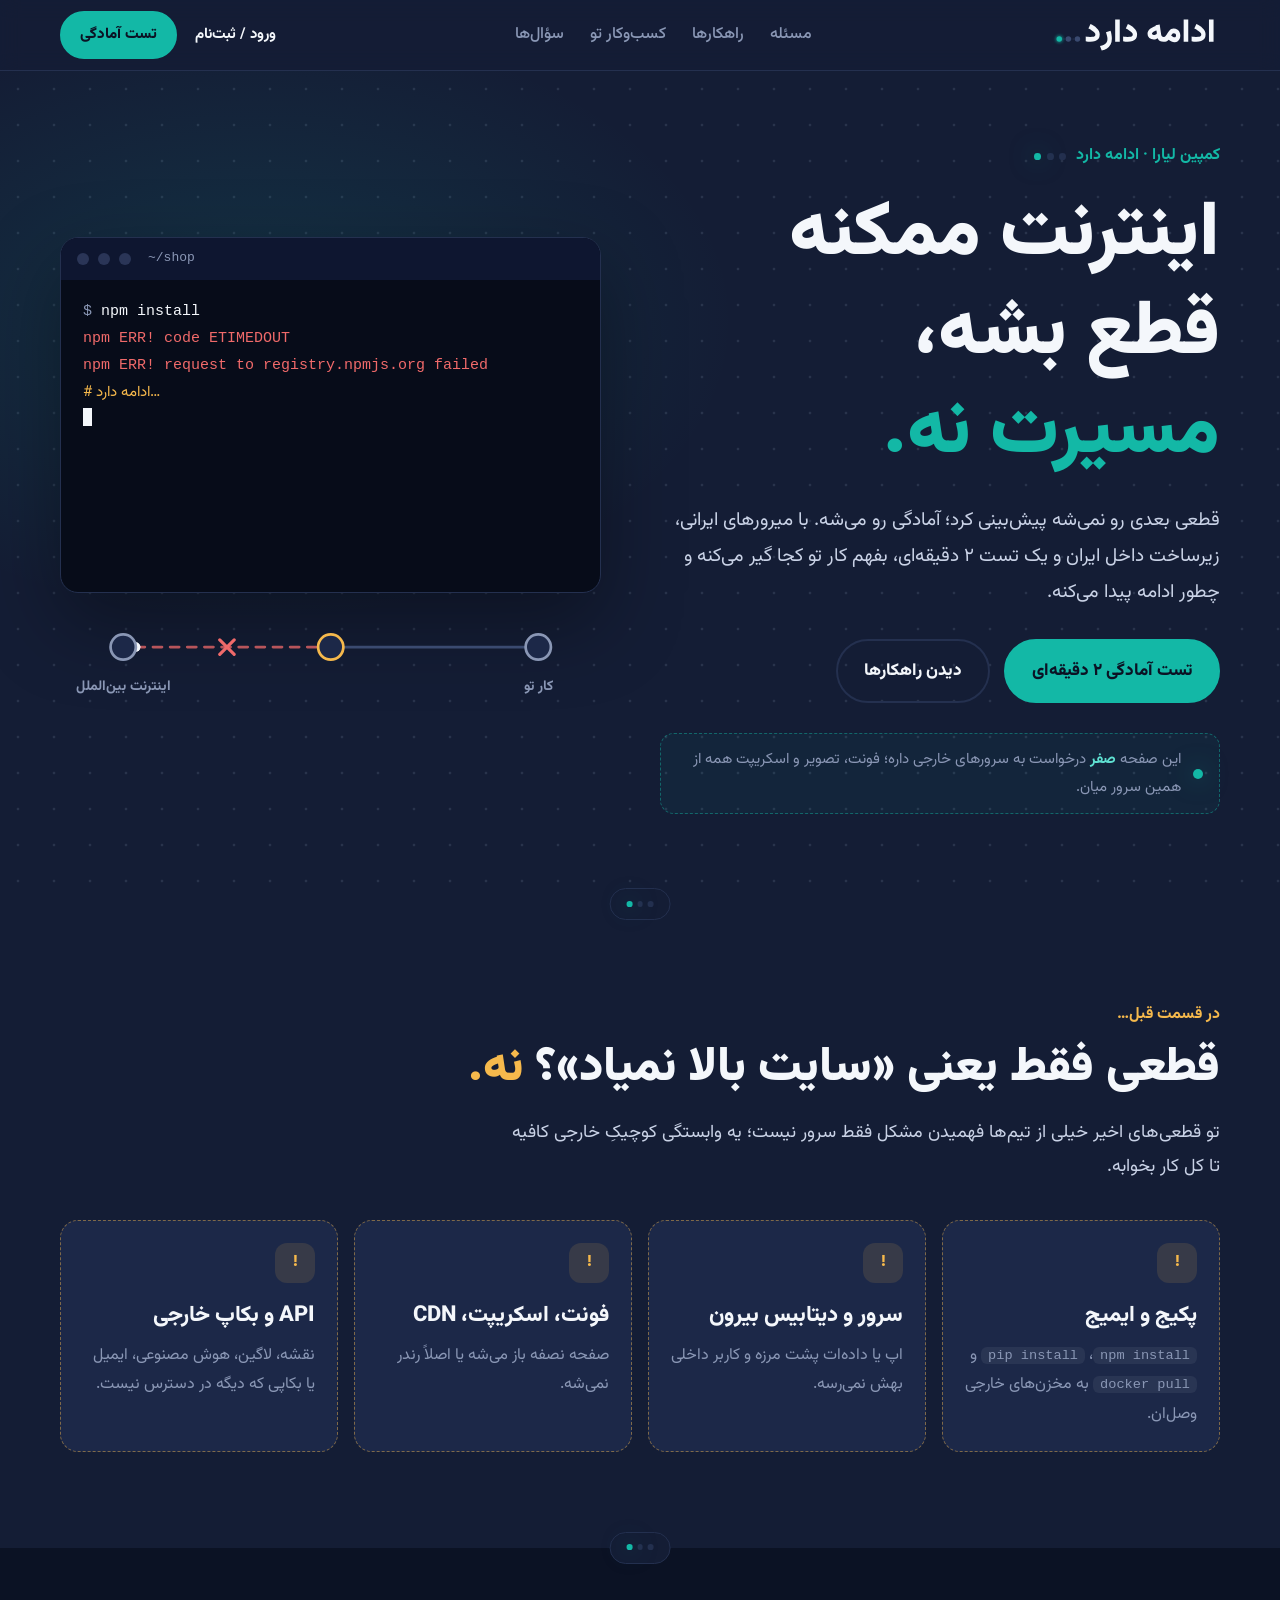
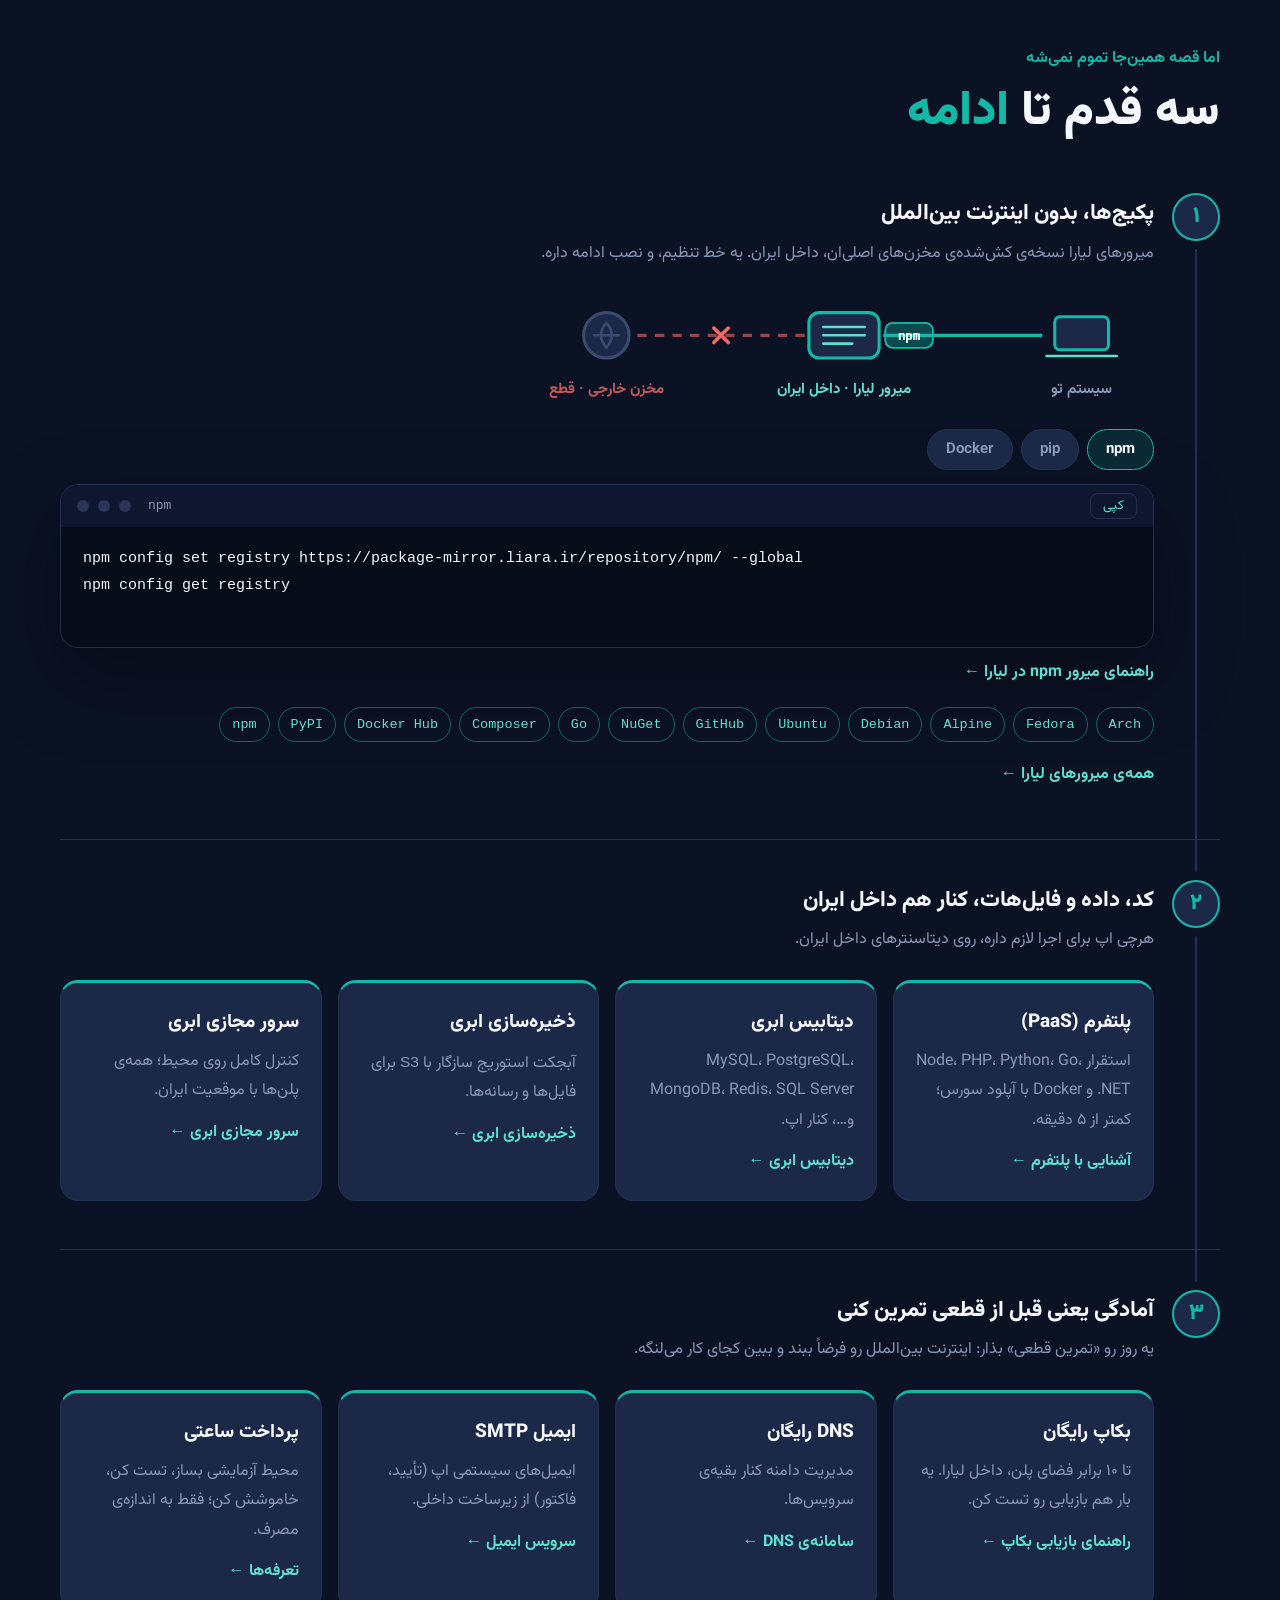
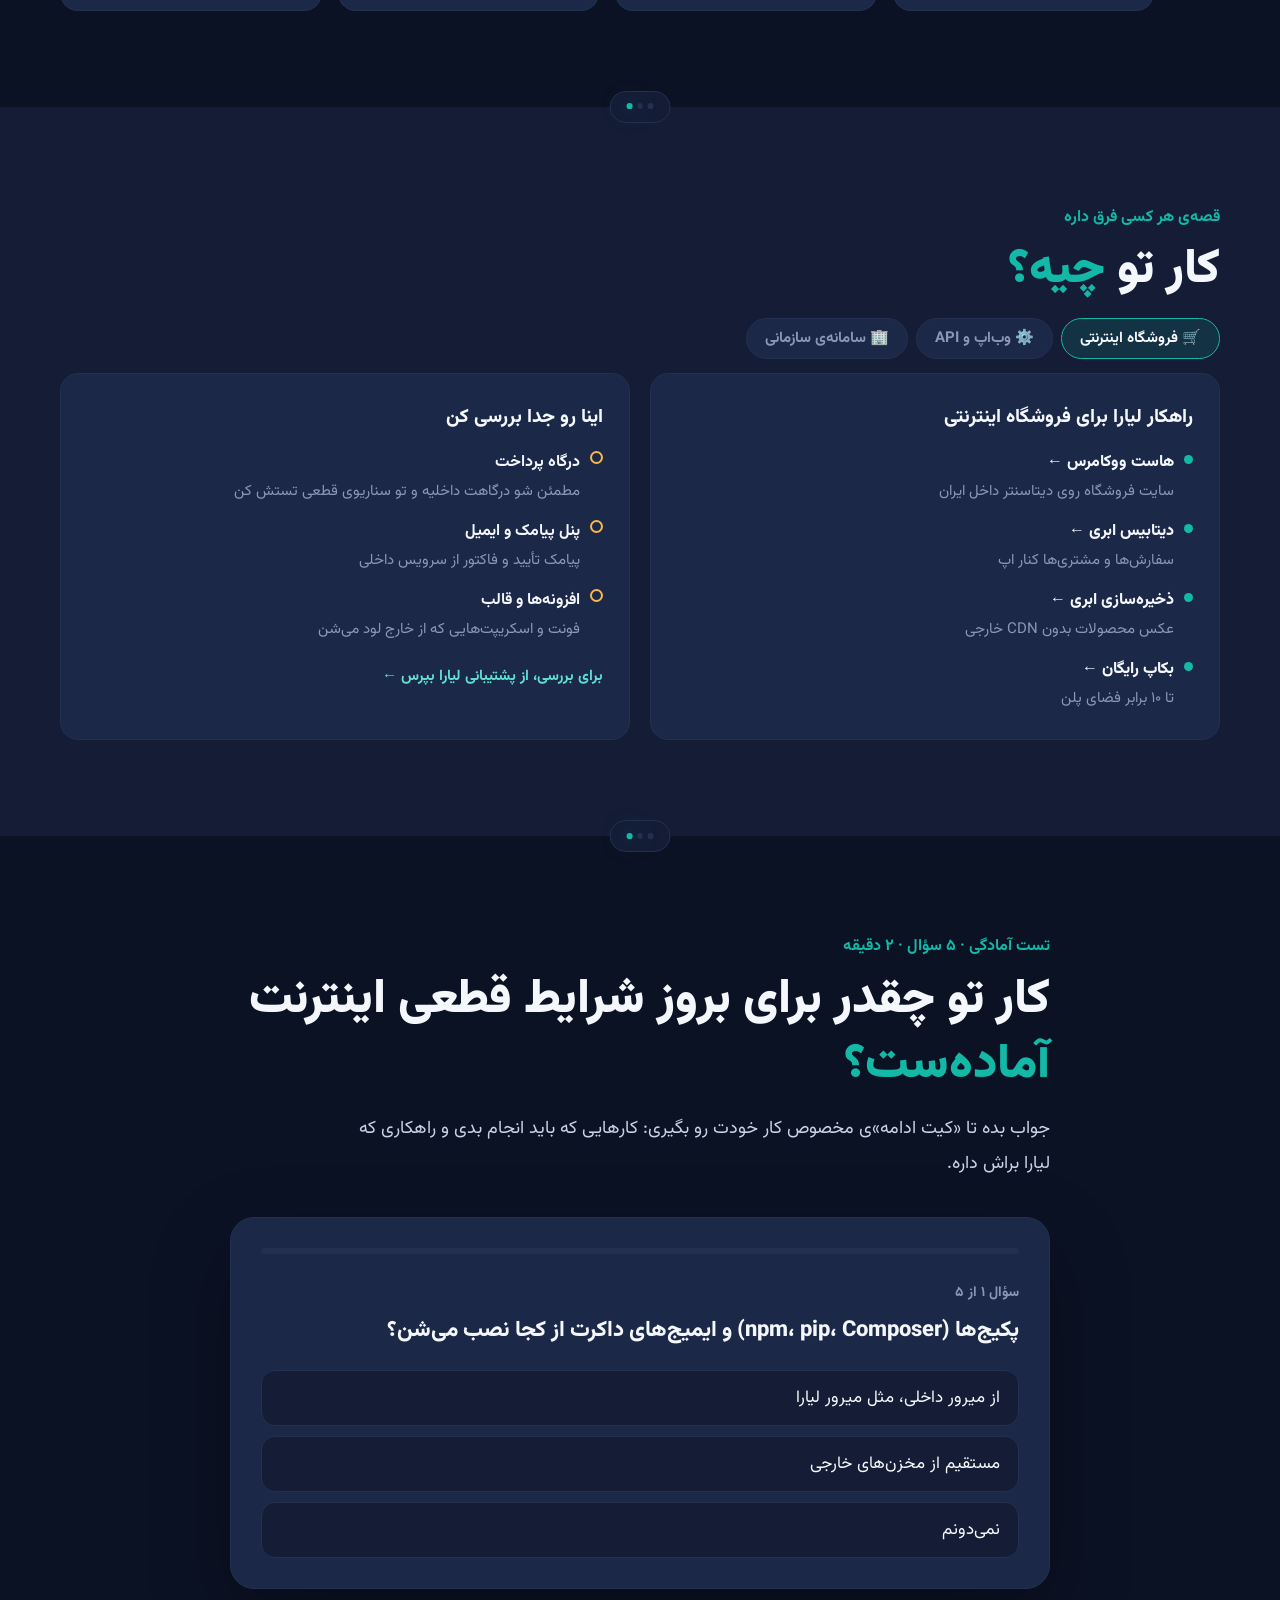
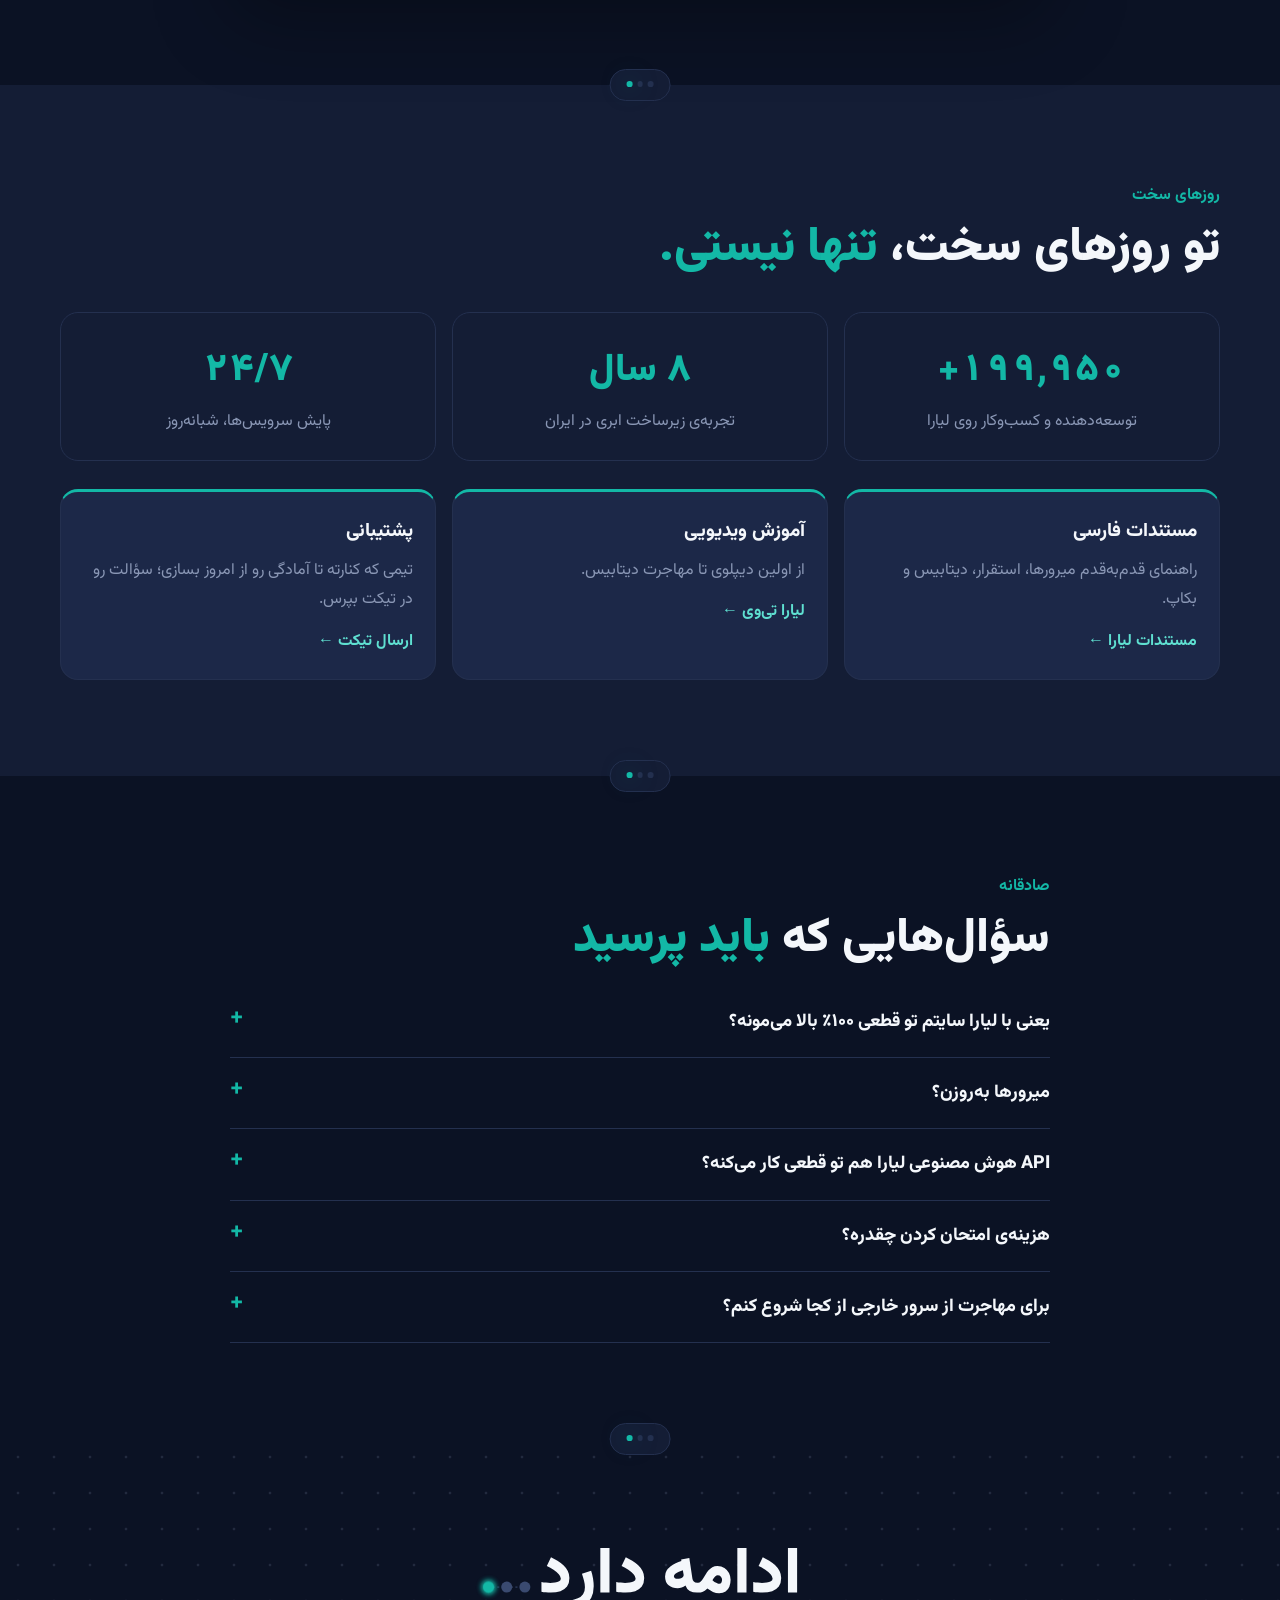
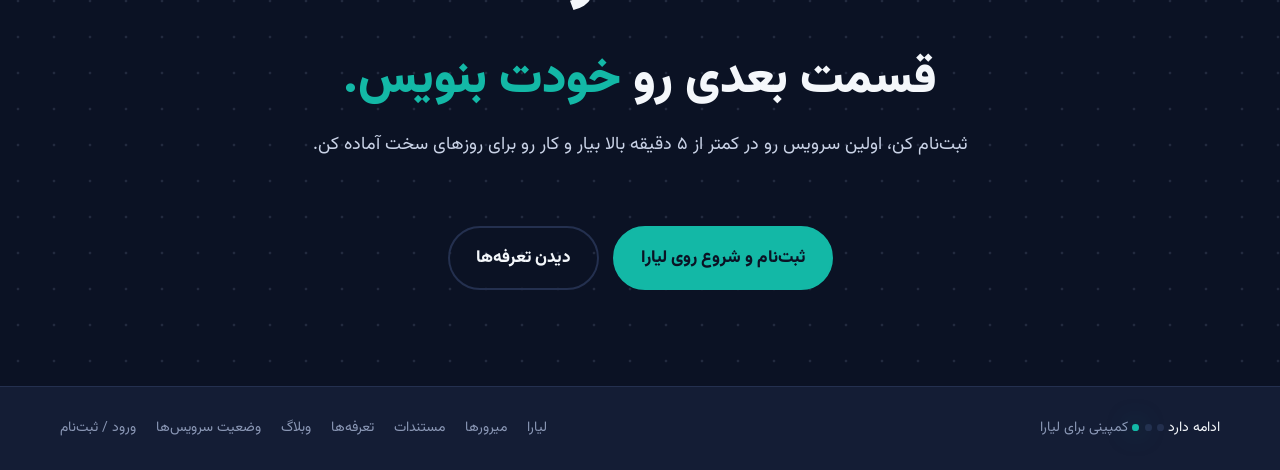
==== landing/index.html @ 0fcaa409 "Reword quiz heading on landing Co-Authored-By: Claude Opus 5.5 <noreply@anthropic.com>" ====
<!DOCTYPE html>
<html lang="fa" dir="rtl">
<head>
<meta charset="utf-8">
<meta name="viewport" content="width=device-width, initial-scale=1">
<title>ادامه دارد… | اینترنت ممکنه قطع بشه، مسیرت نه — کمپین لیارا</title>
<meta name="description" content="کار تو حتی وسط قطعی اینترنت بین‌الملل هم می‌تونه ادامه پیدا کنه: میرورهای ایرانی، زیرساخت داخل ایران و یک تست آمادگی ۲ دقیقه‌ای.">
<meta property="og:title" content="ادامه دارد… — اینترنت ممکنه قطع بشه، مسیرت نه.">
<meta property="og:description" content="تست آمادگی ۲ دقیقه‌ای و کیت ادامه‌ی مخصوص کار تو، با راهکارهای لیارا.">
<meta property="og:image" content="https://royajafari.github.io/liara-edame-darad/linkedin/linkedin-cover.png">
<meta property="og:url" content="https://royajafari.github.io/liara-edame-darad/landing/">
<meta name="twitter:card" content="summary_large_image">
<meta name="theme-color" content="#141D35">
<link rel="icon" href="favicon.svg" type="image/svg+xml">
<link rel="stylesheet" href="../assets/campaign.css">
<link rel="stylesheet" href="style.css">
<script>/* Motion only when the visitor hasn't asked for reduced motion. */
if (!matchMedia('(prefers-reduced-motion: reduce)').matches && 'IntersectionObserver' in window) document.documentElement.classList.add('motion');</script>
</head>
<body>

<a class="skip" href="#quiz">رفتن به تست آمادگی</a>

<header class="nav">
  <div class="container nav-in">
    <a href="#top" class="nav-logo" aria-label="ادامه دارد…"><svg class="logo-anim logo-nav" viewBox="0 0 1047 271" width="170" height="44" aria-hidden="true" focusable="false">
<defs><filter id="g-nav" x="-200%" y="-200%" width="500%" height="500%"><feGaussianBlur stdDeviation="9"/></filter></defs>
<path fill="#F4F7FB" transform="translate(212.3 177.4)" d="M34.77-29.88L34.77-29.88Q41.89-29.88 49.46-30.86Q57.03-31.84 62.21-34.72Q67.38-37.60 67.38-43.46L67.38-43.46Q67.38-49.61 61.08-56.64Q54.79-63.67 44.92-70.36Q35.06-77.05 24.22-81.93L24.22-81.93L37.11-109.18Q47.07-104.39 57.08-98.19Q67.09-91.99 75.44-84.13Q83.79-76.27 88.82-66.50Q93.85-56.74 93.85-44.73L93.85-44.73Q93.85-28.42 86.47-18.65Q79.10-8.89 66.11-4.54Q53.13-0.20 36.23-0.20L36.23-0.20Q28.13-0.20 21.24-0.73Q14.36-1.27 7.71-2.73L7.71-2.73L7.71-32.91Q14.06-31.64 21.68-30.76Q29.30-29.88 34.77-29.88ZM106.25 53.42L106.25 53.42L95.51 25.29Q109.28 22.27 119.68 17.68Q130.08 13.09 135.84 4.93Q141.60-3.22 141.60-16.80L141.60-16.80Q141.60-25.78 138.62-37.26Q135.64-48.73 132.42-58.30L132.42-58.30L160.64-67.48Q164.55-56.54 166.60-43.80Q168.65-31.05 168.65-19.34L168.65-19.34Q168.65 1.95 160.74 16.85Q152.83 31.74 138.77 40.72Q124.71 49.71 106.25 53.42ZM189.06-137.40L217.29-137.40L217.29-0.10L189.06-0.10L189.06-137.40ZM265.04-29.88L265.04-29.88Q272.17-29.88 279.74-30.86Q287.30-31.84 292.48-34.72Q297.66-37.60 297.66-43.46L297.66-43.46Q297.66-49.61 291.36-56.64Q285.06-63.67 275.20-70.36Q265.33-77.05 254.49-81.93L254.49-81.93L267.38-109.18Q277.34-104.39 287.35-98.19Q297.36-91.99 305.71-84.13Q314.06-76.27 319.09-66.50Q324.12-56.74 324.12-44.73L324.12-44.73Q324.12-28.42 316.75-18.65Q309.38-8.89 296.39-4.54Q283.40-0.20 266.50-0.20L266.50-0.20Q258.40-0.20 251.51-0.73Q244.63-1.27 237.99-2.73L237.99-2.73L237.99-32.91Q244.34-31.64 251.95-30.76Q259.57-29.88 265.04-29.88ZM490.23 0L486.91 0Q473.34 0 464.36-4.93Q455.37-9.86 451.17-21.78L451.17-21.78Q445.41-17.48 439.55-15.53Q433.69-13.57 427.15-13.57L427.15-13.57Q410.45-13.57 399.41-22.71Q388.38-31.84 388.38-49.80L388.38-49.80Q388.38-59.67 392.87-67.29Q397.36-74.90 404.74-80.62Q412.11-86.33 420.95-90.33Q429.79-94.34 438.57-96.97L438.57-96.97L437.89-101.66L463.09-106.84L472.56-43.55Q473.34-38.18 476.95-34.23Q480.57-30.27 487.30-30.27L487.30-30.27L490.23-30.27L490.23 0ZM445.61-53.13L445.61-53.13Q445.61-54.49 445.36-56.25Q445.12-58.01 444.73-59.86L444.73-59.86L443.16-68.95Q437.40-67.09 430.96-64.26Q424.51-61.43 420.07-57.96Q415.63-54.49 415.63-50.49L415.63-50.49Q415.63-46.88 418.70-44.58Q421.78-42.29 426.56-42.29L426.56-42.29Q430.86-42.29 435.25-43.41Q439.65-44.53 442.63-46.97Q445.61-49.41 445.61-53.13ZM555.08 2.25L555.08 2.25Q544.82 2.25 535.94-2.15Q527.05-6.54 518.65-12.50L518.65-12.50Q515.23-9.18 511.62-6.35Q508.01-3.52 503.08-1.76Q498.14 0 490.63 0L490.63 0L486.33 0L486.33-30.27L490.14-30.27Q494.63-30.27 498.29-33.98Q501.95-37.70 505.57-43.60Q509.18-49.51 513.23-56.05Q517.29-62.60 522.31-68.51Q527.34-74.41 533.98-78.13Q540.63-81.84 549.41-81.84L549.41-81.84Q562.01-81.84 571.19-75.88Q580.37-69.92 585.30-60.25Q590.23-50.59 590.23-39.36L590.23-39.36Q590.23-27.64 586.38-18.21Q582.52-8.79 574.76-3.27Q566.99 2.25 555.08 2.25ZM550.39-53.13L550.39-53.13Q546.48-53.13 543.41-50.54Q540.33-47.95 538.09-44.43Q535.84-40.92 534.38-37.89L534.38-37.89Q537.11-35.45 539.60-33.69Q542.09-31.93 544.24-30.76L544.24-30.76Q547.66-28.91 550.39-28.22Q553.13-27.54 555.27-27.54L555.27-27.54Q560.06-27.54 562.01-31.25Q563.96-34.96 563.96-39.36L563.96-39.36Q563.96-44.82 560.35-48.97Q556.74-53.13 550.39-53.13ZM610.94-137.40L639.16-137.40L639.16-0.10L610.94-0.10L610.94-137.40ZM686.91-29.88L686.91-29.88Q694.04-29.88 701.61-30.86Q709.18-31.84 714.36-34.72Q719.53-37.60 719.53-43.46L719.53-43.46Q719.53-49.61 713.23-56.64Q706.93-63.67 697.07-70.36Q687.21-77.05 676.37-81.93L676.37-81.93L689.26-109.18Q699.22-104.39 709.23-98.19Q719.24-91.99 727.59-84.13Q735.94-76.27 740.97-66.50Q746.00-56.74 746.00-44.73L746.00-44.73Q746.00-28.42 738.62-18.65Q731.25-8.89 718.26-4.54Q705.27-0.20 688.38-0.20L688.38-0.20Q680.27-0.20 673.39-0.73Q666.50-1.27 659.86-2.73L659.86-2.73L659.86-32.91Q666.21-31.64 673.83-30.76Q681.45-29.88 686.91-29.88ZM766.80-137.40L795.02-137.40L795.02-0.10L766.80-0.10L766.80-137.40Z"/>
<line x1="57" y1="160.40234375" x2="169" y2="160.40234375" stroke="#3A4A70" stroke-width="3" stroke-dasharray="4 10" stroke-linecap="round"/>
<circle class="d1" cx="169" cy="160.40234375" r="17" fill="#3A4A70"/>
<circle class="d2" cx="113" cy="160.40234375" r="17" fill="#3A4A70"/>
<circle class="d3g" cx="57" cy="160.40234375" r="23" fill="#13B8A6" opacity=".55" filter="url(#g-nav)"/>
<circle class="d3" cx="57" cy="160.40234375" r="17" fill="#13B8A6"/>
</svg></a>
    <nav class="nav-links" aria-label="بخش‌ها">
      <a href="#recap">مسئله</a>
      <a href="#solutions">راهکارها</a>
      <a href="#business">کسب‌وکار تو</a>
      <a href="#faq">سؤال‌ها</a>
    </nav>
    <div class="nav-actions">
      <a href="https://console.liara.ir/auth" class="nav-login" data-track="nav_login">ورود / ثبت‌نام</a>
      <a href="#quiz" class="btn btn-sm" data-track="nav_quiz">تست آمادگی</a>
    </div>
  </div>
</header>

<main id="top">

  <!-- HERO -->
  <section class="hero grid-bg">
    <div class="container hero-in">
      <div class="hero-copy">
        <p class="eyebrow">کمپین لیارا · ادامه دارد <span class="dots"><i></i><i></i><i></i></span></p>
        <h1>اینترنت ممکنه قطع بشه،<br><em>مسیرت نه.</em></h1>
        <p class="lead">قطعی بعدی رو نمی‌شه پیش‌بینی کرد؛ آمادگی رو می‌شه. با میرورهای ایرانی، زیرساخت داخل ایران و یک تست ۲ دقیقه‌ای، بفهم کار تو کجا گیر می‌کنه و چطور ادامه پیدا می‌کنه.</p>
        <div class="hero-cta">
          <a href="#quiz" class="btn" data-track="hero_quiz">تست آمادگی ۲ دقیقه‌ای</a>
          <a href="#solutions" class="btn btn-ghost" data-track="hero_solutions">دیدن راهکارها</a>
        </div>
        <div class="proof" id="proof" role="status">
          <span class="proof-dot"></span>
          <span>این صفحه <b id="ext-count">صفر</b> درخواست به سرورهای خارجی داره؛ فونت، تصویر و اسکریپت همه از همین سرور میان.</span>
        </div>
      </div>
      <div class="hero-visual" aria-hidden="true">
        <div class="term term-hero">
          <div class="bar"><i></i><i></i><i></i><span>~/shop</span></div>
          <pre id="typer"></pre>
        </div>
        <!-- Motion: traffic flows → link cuts → Liara node lights → traffic continues inside Iran -->
        <svg class="net" viewBox="0 0 600 120" focusable="false">
          <path class="seg seg-ext" d="M84 40 H286"/>
          <path class="seg seg-in" d="M314 40 H516"/>
          <path class="seg-on" d="M314 40 H516"/>
          <g class="cut-x" transform="translate(185 40)"><path d="M-8 -8 L8 8 M8 -8 L-8 8"/></g>
          <g class="pk-ext"><circle class="pk" cx="84" cy="40" r="5" style="--d:0s"/><circle class="pk" cx="84" cy="40" r="5" style="--d:-.8s"/><circle class="pk" cx="84" cy="40" r="5" style="--d:-1.6s"/></g>
          <g class="pk-in"><circle class="pk" cx="314" cy="40" r="5" style="--d:0s"/><circle class="pk" cx="314" cy="40" r="5" style="--d:-.4s"/><circle class="pk" cx="314" cy="40" r="5" style="--d:-.8s"/></g>
          <circle class="node node-ext" cx="70" cy="40" r="14"/>
          <circle class="node node-mid" cx="300" cy="40" r="14"/>
          <circle class="node node-you" cx="530" cy="40" r="14"/>
          <text class="lb lb-ext" x="70" y="88">اینترنت بین‌الملل</text>
          <text class="lb lb-mid" x="300" y="88">لیارا · داخل ایران</text>
          <text class="lb lb-you" x="530" y="88">کار تو</text>
        </svg>
      </div>
    </div>
  </section>

  <!-- RECAP: the problem, framed like a TV series -->
  <section id="recap" class="section">
    <div class="container">
      <p class="eyebrow alarm">در قسمت قبل…</p>
      <h2>قطعی فقط یعنی «سایت بالا نمیاد»؟ <em class="amber">نه.</em></h2>
      <p class="section-lead">تو قطعی‌های اخیر خیلی از تیم‌ها فهمیدن مشکل فقط سرور نیست؛ یه وابستگی کوچیکِ خارجی کافیه تا کل کار بخوابه.</p>
      <div class="recap-grid">
        <article class="recap-card"><span class="ic">!</span><h3>پکیج و ایمیج</h3><p><code>npm install</code>، <code>pip install</code> و <code>docker pull</code> به مخزن‌های خارجی وصل‌ان.</p></article>
        <article class="recap-card"><span class="ic">!</span><h3>سرور و دیتابیس بیرون</h3><p>اپ یا داده‌ات پشت مرزه و کاربر داخلی بهش نمی‌رسه.</p></article>
        <article class="recap-card"><span class="ic">!</span><h3>فونت، اسکریپت، CDN</h3><p>صفحه نصفه باز می‌شه یا اصلاً رندر نمی‌شه.</p></article>
        <article class="recap-card"><span class="ic">!</span><h3>API و بکاپ خارجی</h3><p>نقشه، لاگین، هوش مصنوعی، ایمیل یا بکاپی که دیگه در دسترس نیست.</p></article>
      </div>
    </div>
  </section>

  <!-- SOLUTIONS -->
  <section id="solutions" class="section section-alt">
    <div class="container">
      <p class="eyebrow">اما قصه همین‌جا تموم نمی‌شه</p>
      <h2>سه قدم تا <em>ادامه</em></h2>

      <div class="step-block">
        <div class="step-head"><span class="step-n">۱</span><div><h3>پکیج‌ها، بدون اینترنت بین‌الملل</h3><p>میرورهای لیارا نسخه‌ی کش‌شده‌ی مخزن‌های اصلی‌ان، داخل ایران. یه خط تنظیم، و نصب ادامه داره.</p></div></div>
        <!-- Motion: packages reach your machine from the mirror even while the foreign registry is cut -->
        <svg class="mflow" viewBox="0 0 600 112" aria-hidden="true" focusable="false">
          <path class="mf-ext" d="M100 40 H262"/>
          <g class="cut-x" transform="translate(181 40)"><path d="M-7 -7 L7 7 M7 -7 L-7 7"/></g>
          <path class="mf-in" d="M338 40 H492"/>
          <g class="mf-node mf-ext-n" transform="translate(70 40)"><circle r="22"/><path d="M-12 0 H12 M0 -12 C-7 -4 -7 4 0 12 M0 -12 C7 -4 7 4 0 12"/></g>
          <g class="mf-node mf-mirror" transform="translate(300 40)"><rect x="-34" y="-22" width="68" height="44" rx="10"/><path d="M-20 -8 H20 M-20 0 H20 M-20 8 H8"/></g>
          <g class="mf-node mf-you" transform="translate(530 40)"><rect x="-26" y="-18" width="52" height="32" rx="5"/><path d="M-34 20 H34"/></g>
          <g class="pkgs"><g class="pkg" style="--d:0s"><rect x="340" y="28" width="46" height="24" rx="7"/><text x="363" y="45">npm</text></g><g class="pkg" style="--d:-1.3s"><rect x="340" y="28" width="46" height="24" rx="7"/><text x="363" y="45">npm</text></g></g>
          <text class="lb lb-off" x="70" y="96">مخزن خارجی · قطع</text>
          <text class="lb lb-on" x="300" y="96">میرور لیارا · داخل ایران</text>
          <text class="lb" x="530" y="96">سیستم تو</text>
        </svg>
        <div class="tabs" role="tablist" aria-label="دستور میرور">
          <button role="tab" aria-selected="true" data-tab="npm">npm</button>
          <button role="tab" aria-selected="false" data-tab="pip">pip</button>
          <button role="tab" aria-selected="false" data-tab="docker">Docker</button>
        </div>
        <div class="term term-code">
          <div class="bar"><i></i><i></i><i></i><span id="code-title">terminal</span><button class="copy" id="copy-btn" data-track="copy_command">کپی</button></div>
          <pre id="code-box"></pre>
        </div>
        <a class="link-more" id="cmd-guide" href="https://liara.ir/mirrors/npm/" data-track="out_mirror_cmd">راهنمای میرور npm در لیارا ←</a>
        <ul class="chips" aria-label="مخزن‌های پشتیبانی‌شده">
          <li><a href="https://liara.ir/mirrors/npm/" data-track="mirror_npm">npm</a></li><li><a href="https://liara.ir/mirrors/pypi/" data-track="mirror_pypi">PyPI</a></li><li><a href="https://liara.ir/mirrors/docker/" data-track="mirror_docker">Docker Hub</a></li><li><a href="https://liara.ir/mirrors/composer/" data-track="mirror_composer">Composer</a></li><li><a href="https://liara.ir/mirrors/go/" data-track="mirror_go">Go</a></li><li><a href="https://liara.ir/mirrors/nuget/" data-track="mirror_nuget">NuGet</a></li><li><a href="https://liara.ir/mirrors/github/" data-track="mirror_github">GitHub</a></li><li><a href="https://liara.ir/mirrors/ubuntu/" data-track="mirror_ubuntu">Ubuntu</a></li><li><a href="https://liara.ir/mirrors/debian/" data-track="mirror_debian">Debian</a></li><li><a href="https://liara.ir/mirrors/alpine/" data-track="mirror_alpine">Alpine</a></li><li><a href="https://liara.ir/mirrors/fedora/" data-track="mirror_fedora">Fedora</a></li><li><a href="https://liara.ir/mirrors/arch/" data-track="mirror_arch">Arch</a></li>
        </ul>
        <a class="link-more" href="https://liara.ir/mirrors/" data-track="out_mirrors">همه‌ی میرورهای لیارا ←</a>
      </div>

      <div class="step-block">
        <div class="step-head"><span class="step-n">۲</span><div><h3>کد، داده و فایل‌هات، کنار هم داخل ایران</h3><p>هرچی اپ برای اجرا لازم داره، روی دیتاسنترهای داخل ایران.</p></div></div>
        <div class="cards4">
          <article class="pcard"><h4>پلتفرم (PaaS)</h4><p>استقرار Node، PHP، Python، Go، .NET و Docker با آپلود سورس؛ کمتر از ۵ دقیقه.</p><a href="https://docs.liara.ir/paas/about/" data-track="p_paas">آشنایی با پلتفرم ←</a></article>
          <article class="pcard"><h4>دیتابیس ابری</h4><p>MySQL، PostgreSQL، MongoDB، Redis، SQL Server و…، کنار اپ.</p><a href="https://liara.ir/products/cloud-database/" data-track="p_db">دیتابیس ابری ←</a></article>
          <article class="pcard"><h4>ذخیره‌سازی ابری</h4><p>آبجکت استوریج سازگار با <span class="lat">S3</span> برای فایل‌ها و رسانه‌ها.</p><a href="https://liara.ir/products/object-storage/" data-track="p_storage">ذخیره‌سازی ابری ←</a></article>
          <article class="pcard"><h4>سرور مجازی ابری</h4><p>کنترل کامل روی محیط؛ همه‌ی پلن‌ها با موقعیت ایران.</p><a href="https://liara.ir/products/cloud-server/" data-track="p_vps">سرور مجازی ابری ←</a></article>
        </div>
      </div>

      <div class="step-block">
        <div class="step-head"><span class="step-n">۳</span><div><h3>آمادگی یعنی قبل از قطعی تمرین کنی</h3><p>یه روز رو «تمرین قطعی» بذار: اینترنت بین‌الملل رو فرضاً ببند و ببین کجای کار می‌لنگه.</p></div></div>
        <div class="cards4">
          <article class="pcard"><h4>بکاپ رایگان</h4><p>تا ۱۰ برابر فضای پلن، داخل لیارا. یه بار هم بازیابی رو تست کن.</p><a href="https://docs.liara.ir/paas/disks/restore-backup-using-ftp" data-track="p_backup">راهنمای بازیابی بکاپ ←</a></article>
          <article class="pcard"><h4>DNS رایگان</h4><p>مدیریت دامنه کنار بقیه‌ی سرویس‌ها.</p><a href="https://liara.ir/products/dns/" data-track="p_dns">سامانه‌ی DNS ←</a></article>
          <article class="pcard"><h4>ایمیل SMTP</h4><p>ایمیل‌های سیستمی اپ (تأیید، فاکتور) از زیرساخت داخلی.</p><a href="https://liara.ir/products/email/" data-track="p_email">سرویس ایمیل ←</a></article>
          <article class="pcard"><h4>پرداخت ساعتی</h4><p>محیط آزمایشی بساز، تست کن، خاموشش کن؛ فقط به اندازه‌ی مصرف.</p><a href="https://liara.ir/pricing/" data-track="p_pricing">تعرفه‌ها ←</a></article>
        </div>
      </div>
    </div>
  </section>

  <!-- BUSINESS TYPE -->
  <section id="business" class="section">
    <div class="container">
      <p class="eyebrow">قصه‌ی هر کسی فرق داره</p>
      <h2>کار تو <em>چیه؟</em></h2>
      <div class="biz-pick" role="tablist" aria-label="نوع کسب‌وکار">
        <button role="tab" aria-selected="true" data-biz="shop">🛒 فروشگاه اینترنتی</button>
        <button role="tab" aria-selected="false" data-biz="api">⚙️ وب‌اپ و API</button>
        <button role="tab" aria-selected="false" data-biz="org">🏢 سامانه‌ی سازمانی</button>
      </div>
      <div class="biz-panel" id="biz-panel" aria-live="polite"></div>
    </div>
  </section>

  <!-- QUIZ -->
  <section id="quiz" class="section section-alt grid-bg">
    <div class="container narrow">
      <p class="eyebrow">تست آمادگی · ۵ سؤال · ۲ دقیقه</p>
      <h2>کار تو چقدر برای بروز شرایط قطعی اینترنت <em>آماده‌ست؟</em></h2>
      <p class="section-lead">جواب بده تا «کیت ادامه»ی مخصوص کار خودت رو بگیری: کارهایی که باید انجام بدی و راهکاری که لیارا براش داره.</p>

      <div class="quiz" id="quiz-box">
        <div class="quiz-progress"><span id="q-bar"></span></div>
        <div id="q-stage"></div>
      </div>
    </div>
  </section>

  <!-- NOT ALONE -->
  <section class="section">
    <div class="container">
      <p class="eyebrow">روزهای سخت</p>
      <h2>تو روزهای سخت، <em>تنها نیستی.</em></h2>
      <div class="stats">
        <div><b data-count="200000" data-suffix="+">۲۰۰٬۰۰۰+</b><span>توسعه‌دهنده و کسب‌وکار روی لیارا</span></div>
        <div><b data-count="8" data-suffix=" سال">۸ سال</b><span>تجربه‌ی زیرساخت ابری در ایران</span></div>
        <div><b data-count="24" data-suffix="/۷">۲۴/۷</b><span>پایش سرویس‌ها، شبانه‌روز</span></div>
      </div>
      <div class="cards4 three">
        <article class="pcard"><h4>مستندات فارسی</h4><p>راهنمای قدم‌به‌قدم میرورها، استقرار، دیتابیس و بکاپ.</p><a href="https://docs.liara.ir/" data-track="out_docs">مستندات لیارا ←</a></article>
        <article class="pcard"><h4>آموزش ویدیویی</h4><p>از اولین دیپلوی تا مهاجرت دیتابیس.</p><a href="https://docs.liara.ir/tv/" data-track="out_tv">لیارا تی‌وی ←</a></article>
        <article class="pcard"><h4>پشتیبانی</h4><p>تیمی که کنارته تا آمادگی رو از امروز بسازی؛ سؤالت رو در تیکت بپرس.</p><a href="https://console.liara.ir/tickets/create" data-track="out_support">ارسال تیکت ←</a></article>
      </div>
    </div>
  </section>

  <!-- FAQ -->
  <section id="faq" class="section section-alt">
    <div class="container narrow">
      <p class="eyebrow">صادقانه</p>
      <h2>سؤال‌هایی که <em>باید پرسید</em></h2>
      <div class="faq">
        <details><summary>یعنی با لیارا سایتم تو قطعی ۱۰۰٪ بالا می‌مونه؟</summary><p>نه؛ هیچ زیرساختی به‌تنهایی چنین تضمینی نمی‌ده. دسترسی کاربرها، درگاه پرداخت، پیامک، APIهای خارجی و هر وابستگی دیگه باید جدا بررسی و تست بشه. کاری که لیارا می‌کنه اینه که هسته‌ی کار تو (اپ، دیتابیس، فایل‌ها و پکیج‌ها) داخل ایران باشه تا وابستگی‌ات به اینترنت بین‌الملل کم بشه.</p></details>
        <details><summary>میرورها به‌روزن؟</summary><p>میرور لیارا یک Proxy Cache است که با مخزن اصلی همگام می‌شه و طبق اعلام لیارا تقریباً همیشه هم‌تراز با منبع اصلیه. پکیجی که قبلاً کش شده، حتی وقتی منبع اصلی در دسترس نیست هم قابل دانلوده. <a href="https://docs.liara.ir/mirrors/about/" data-track="faq_mirrors">درباره‌ی میرورها در مستندات ←</a></p></details>
        <details><summary>API هوش مصنوعی لیارا هم تو قطعی کار می‌کنه؟</summary><p>این سرویس به مدل‌های ارائه‌دهنده‌های مختلف وصله و ما در این کمپین درباره‌ی دسترس‌پذیری‌اش در قطعی وعده‌ای نمی‌دیم. اگه کارت به هوش مصنوعی وابسته‌ست، اون رو هم جزو وابستگی‌های خارجی‌ات بنویس و براش سناریوی جایگزین بچین.</p></details>
        <details><summary>هزینه‌ی امتحان کردن چقدره؟</summary><p>لیارا پرداخت ساعتی داره؛ یعنی می‌تونی یه محیط آزمایشی بسازی، «تمرین قطعی» رو اجرا کنی و بعد خاموشش کنی. DNS رایگانه و بکاپ هم تا ۱۰ برابر فضای پلن رایگانه. <a href="https://liara.ir/pricing/" data-track="faq_pricing">تعرفه‌های به‌روز لیارا ←</a></p></details>
        <details><summary>برای مهاجرت از سرور خارجی از کجا شروع کنم؟</summary><p>از تست آمادگی همین صفحه شروع کن تا اولویت‌ها مشخص بشه. بعد اول پکیج‌ها رو روی میرور ببر (ریسک صفر)، بعد یک نسخه‌ی آزمایشی از اپ و دیتابیس رو روی لیارا بالا بیار و با داده‌ی تستی امتحانش کن. <a href="https://docs.liara.ir/references/cli/about/" data-track="faq_cli">استقرار با Liara CLI ←</a></p></details>
      </div>
    </div>
  </section>

  <!-- FINAL CTA -->
  <section class="section final grid-bg">
    <div class="container final-in">
      <svg class="logo-anim final-logo" viewBox="0 0 1047 271" width="340" height="88" aria-hidden="true" focusable="false">
<defs><filter id="g-final" x="-200%" y="-200%" width="500%" height="500%"><feGaussianBlur stdDeviation="9"/></filter></defs>
<path fill="#F4F7FB" transform="translate(212.3 177.4)" d="M34.77-29.88L34.77-29.88Q41.89-29.88 49.46-30.86Q57.03-31.84 62.21-34.72Q67.38-37.60 67.38-43.46L67.38-43.46Q67.38-49.61 61.08-56.64Q54.79-63.67 44.92-70.36Q35.06-77.05 24.22-81.93L24.22-81.93L37.11-109.18Q47.07-104.39 57.08-98.19Q67.09-91.99 75.44-84.13Q83.79-76.27 88.82-66.50Q93.85-56.74 93.85-44.73L93.85-44.73Q93.85-28.42 86.47-18.65Q79.10-8.89 66.11-4.54Q53.13-0.20 36.23-0.20L36.23-0.20Q28.13-0.20 21.24-0.73Q14.36-1.27 7.71-2.73L7.71-2.73L7.71-32.91Q14.06-31.64 21.68-30.76Q29.30-29.88 34.77-29.88ZM106.25 53.42L106.25 53.42L95.51 25.29Q109.28 22.27 119.68 17.68Q130.08 13.09 135.84 4.93Q141.60-3.22 141.60-16.80L141.60-16.80Q141.60-25.78 138.62-37.26Q135.64-48.73 132.42-58.30L132.42-58.30L160.64-67.48Q164.55-56.54 166.60-43.80Q168.65-31.05 168.65-19.34L168.65-19.34Q168.65 1.95 160.74 16.85Q152.83 31.74 138.77 40.72Q124.71 49.71 106.25 53.42ZM189.06-137.40L217.29-137.40L217.29-0.10L189.06-0.10L189.06-137.40ZM265.04-29.88L265.04-29.88Q272.17-29.88 279.74-30.86Q287.30-31.84 292.48-34.72Q297.66-37.60 297.66-43.46L297.66-43.46Q297.66-49.61 291.36-56.64Q285.06-63.67 275.20-70.36Q265.33-77.05 254.49-81.93L254.49-81.93L267.38-109.18Q277.34-104.39 287.35-98.19Q297.36-91.99 305.71-84.13Q314.06-76.27 319.09-66.50Q324.12-56.74 324.12-44.73L324.12-44.73Q324.12-28.42 316.75-18.65Q309.38-8.89 296.39-4.54Q283.40-0.20 266.50-0.20L266.50-0.20Q258.40-0.20 251.51-0.73Q244.63-1.27 237.99-2.73L237.99-2.73L237.99-32.91Q244.34-31.64 251.95-30.76Q259.57-29.88 265.04-29.88ZM490.23 0L486.91 0Q473.34 0 464.36-4.93Q455.37-9.86 451.17-21.78L451.17-21.78Q445.41-17.48 439.55-15.53Q433.69-13.57 427.15-13.57L427.15-13.57Q410.45-13.57 399.41-22.71Q388.38-31.84 388.38-49.80L388.38-49.80Q388.38-59.67 392.87-67.29Q397.36-74.90 404.74-80.62Q412.11-86.33 420.95-90.33Q429.79-94.34 438.57-96.97L438.57-96.97L437.89-101.66L463.09-106.84L472.56-43.55Q473.34-38.18 476.95-34.23Q480.57-30.27 487.30-30.27L487.30-30.27L490.23-30.27L490.23 0ZM445.61-53.13L445.61-53.13Q445.61-54.49 445.36-56.25Q445.12-58.01 444.73-59.86L444.73-59.86L443.16-68.95Q437.40-67.09 430.96-64.26Q424.51-61.43 420.07-57.96Q415.63-54.49 415.63-50.49L415.63-50.49Q415.63-46.88 418.70-44.58Q421.78-42.29 426.56-42.29L426.56-42.29Q430.86-42.29 435.25-43.41Q439.65-44.53 442.63-46.97Q445.61-49.41 445.61-53.13ZM555.08 2.25L555.08 2.25Q544.82 2.25 535.94-2.15Q527.05-6.54 518.65-12.50L518.65-12.50Q515.23-9.18 511.62-6.35Q508.01-3.52 503.08-1.76Q498.14 0 490.63 0L490.63 0L486.33 0L486.33-30.27L490.14-30.27Q494.63-30.27 498.29-33.98Q501.95-37.70 505.57-43.60Q509.18-49.51 513.23-56.05Q517.29-62.60 522.31-68.51Q527.34-74.41 533.98-78.13Q540.63-81.84 549.41-81.84L549.41-81.84Q562.01-81.84 571.19-75.88Q580.37-69.92 585.30-60.25Q590.23-50.59 590.23-39.36L590.23-39.36Q590.23-27.64 586.38-18.21Q582.52-8.79 574.76-3.27Q566.99 2.25 555.08 2.25ZM550.39-53.13L550.39-53.13Q546.48-53.13 543.41-50.54Q540.33-47.95 538.09-44.43Q535.84-40.92 534.38-37.89L534.38-37.89Q537.11-35.45 539.60-33.69Q542.09-31.93 544.24-30.76L544.24-30.76Q547.66-28.91 550.39-28.22Q553.13-27.54 555.27-27.54L555.27-27.54Q560.06-27.54 562.01-31.25Q563.96-34.96 563.96-39.36L563.96-39.36Q563.96-44.82 560.35-48.97Q556.74-53.13 550.39-53.13ZM610.94-137.40L639.16-137.40L639.16-0.10L610.94-0.10L610.94-137.40ZM686.91-29.88L686.91-29.88Q694.04-29.88 701.61-30.86Q709.18-31.84 714.36-34.72Q719.53-37.60 719.53-43.46L719.53-43.46Q719.53-49.61 713.23-56.64Q706.93-63.67 697.07-70.36Q687.21-77.05 676.37-81.93L676.37-81.93L689.26-109.18Q699.22-104.39 709.23-98.19Q719.24-91.99 727.59-84.13Q735.94-76.27 740.97-66.50Q746.00-56.74 746.00-44.73L746.00-44.73Q746.00-28.42 738.62-18.65Q731.25-8.89 718.26-4.54Q705.27-0.20 688.38-0.20L688.38-0.20Q680.27-0.20 673.39-0.73Q666.50-1.27 659.86-2.73L659.86-2.73L659.86-32.91Q666.21-31.64 673.83-30.76Q681.45-29.88 686.91-29.88ZM766.80-137.40L795.02-137.40L795.02-0.10L766.80-0.10L766.80-137.40Z"/>
<line x1="57" y1="160.40234375" x2="169" y2="160.40234375" stroke="#3A4A70" stroke-width="3" stroke-dasharray="4 10" stroke-linecap="round"/>
<circle class="d1" cx="169" cy="160.40234375" r="17" fill="#3A4A70"/>
<circle class="d2" cx="113" cy="160.40234375" r="17" fill="#3A4A70"/>
<circle class="d3g" cx="57" cy="160.40234375" r="23" fill="#13B8A6" opacity=".55" filter="url(#g-final)"/>
<circle class="d3" cx="57" cy="160.40234375" r="17" fill="#13B8A6"/>
</svg>
      <h2>قسمت بعدی رو <em>خودت بنویس.</em></h2>
      <p class="section-lead">ثبت‌نام کن، اولین سرویس رو در کمتر از ۵ دقیقه بالا بیار و کار رو برای روزهای سخت آماده کن.</p>
      <div class="hero-cta center">
        <a class="btn" href="https://console.liara.ir/auth" data-track="cta_console_final">ثبت‌نام و شروع روی لیارا</a>
        <a class="btn btn-ghost" href="https://liara.ir/pricing/" data-track="final_pricing">دیدن تعرفه‌ها</a>
      </div>
    </div>
  </section>
</main>

<footer class="footer">
  <div class="container footer-in">
    <span>ادامه دارد <span class="dots"><i></i><i></i><i></i></span> <span class="muted">کمپینی برای لیارا</span></span>
    <nav class="footer-links" aria-label="لیارا">
      <a href="https://liara.ir/" data-track="f_home">لیارا</a>
      <a href="https://liara.ir/mirrors/" data-track="f_mirrors">میرورها</a>
      <a href="https://docs.liara.ir/" data-track="f_docs">مستندات</a>
      <a href="https://liara.ir/pricing/" data-track="f_pricing">تعرفه‌ها</a>
      <a href="https://liara.ir/blog/" data-track="f_blog">وبلاگ</a>
      <a href="https://liara.online/" data-track="f_status">وضعیت سرویس‌ها</a>
      <a href="https://console.liara.ir/auth" data-track="f_auth">ورود / ثبت‌نام</a>
    </nav>
  </div>
</footer>

<script src="app.js"></script>
</body>
</html>
---- assets/campaign.css ----
/* ادامه دارد… — Liara campaign design tokens
   No external dependencies: fonts are served locally. */

@font-face { font-family: "Vazirmatn"; src: url("fonts/Vazirmatn-FD-Regular.woff2") format("woff2"); font-weight: 400; font-display: swap; }
@font-face { font-family: "Vazirmatn"; src: url("fonts/Vazirmatn-FD-Medium.woff2") format("woff2"); font-weight: 500; font-display: swap; }
@font-face { font-family: "Vazirmatn"; src: url("fonts/Vazirmatn-FD-Bold.woff2") format("woff2"); font-weight: 700; font-display: swap; }
@font-face { font-family: "Vazirmatn"; src: url("fonts/Vazirmatn-FD-ExtraBold.woff2") format("woff2"); font-weight: 800; font-display: swap; }
@font-face { font-family: "Vazirmatn"; src: url("fonts/Vazirmatn-FD-Black.woff2") format("woff2"); font-weight: 900; font-display: swap; }

:root {
  /* Core palette */
  --navy-900: #0B1224;   /* deepest background */
  --navy:     #141D35;   /* primary background — trust */
  --navy-700: #1C2848;   /* cards / surfaces */
  --navy-600: #24304F;   /* hairlines, borders */
  --teal:     #13B8A6;   /* the continuing path — Liara, action */
  --teal-300: #5FE0D1;   /* glow highlights */
  --amber:    #F6B94C;   /* disruption, warnings, attention */
  --ice:      #F4F7FB;   /* text, breathing space */
  --muted:    #8A97B5;   /* secondary text */
  --red:      #F06A6A;   /* terminal errors only */

  --font: "Vazirmatn", Tahoma, sans-serif;
  --mono: Consolas, "Cascadia Mono", "SFMono-Regular", Menlo, monospace;

  --radius: 18px;
  --glow: 0 0 24px rgba(19, 184, 166, .55);
}

/* The signature: three dots. Two dark (disconnected), the third lit (continues). */
.dots { display: inline-flex; gap: .22em; align-items: center; direction: rtl; vertical-align: middle; }
.dots i { width: .26em; height: .26em; border-radius: 50%; background: var(--navy-600); display: block; }
.dots i:last-child { background: var(--teal); box-shadow: var(--glow); }

/* Dotted network grid used as texture */
.grid-bg {
  background-image: radial-gradient(rgba(138, 151, 181, .18) 1.5px, transparent 1.6px);
  background-size: 36px 36px;
}
---- landing/style.css ----
* { box-sizing: border-box; }
html { scroll-behavior: smooth; scroll-padding-top: 84px; }
body { margin: 0; font-family: var(--font); background: var(--navy); color: var(--ice); line-height: 1.9; -webkit-font-smoothing: antialiased; }
img { max-width: 100%; height: auto; }
a { color: var(--teal-300); }
code { font-family: var(--mono); direction: ltr; unicode-bidi: isolate; white-space: nowrap; background: rgba(255,255,255,.06); padding: 1px 7px; border-radius: 6px; font-size: .88em; }
.lat { font-family: "Segoe UI", Roboto, Arial, sans-serif; }
.container { width: min(1160px, 100% - 40px); margin-inline: auto; }
.narrow { width: min(820px, 100% - 40px); }
.muted { color: var(--muted); }
.skip { position: absolute; right: -9999px; } .skip:focus { right: 16px; top: 16px; z-index: 99; background: var(--teal); color: var(--navy-900); padding: 8px 16px; border-radius: 8px; }
:focus-visible { outline: 3px solid var(--teal-300); outline-offset: 3px; }

/* Buttons */
.btn { display: inline-flex; align-items: center; justify-content: center; gap: 10px; background: var(--teal); color: var(--navy-900); font-weight: 800; font-size: 17px; padding: 14px 26px; border-radius: 999px; text-decoration: none; border: 2px solid var(--teal); cursor: pointer; font-family: inherit; transition: transform .15s, box-shadow .15s; }
.btn:hover { transform: translateY(-2px); box-shadow: 0 10px 30px rgba(19,184,166,.35); }
.btn-ghost { background: transparent; color: var(--ice); border-color: var(--navy-600); }
.btn-ghost:hover { border-color: var(--teal); box-shadow: none; }
.btn-sm { padding: 8px 18px; font-size: 15px; }

/* Nav */
.nav { position: sticky; top: 0; z-index: 50; background: rgba(20,29,53,.85); backdrop-filter: blur(10px); border-bottom: 1px solid var(--navy-600); }
.nav-in { display: flex; align-items: center; justify-content: space-between; height: 70px; gap: 20px; }
.nav-logo svg { display: block; height: 44px; width: 170px; }
.nav-links { display: flex; gap: 26px; }
.nav-links a { color: var(--muted); text-decoration: none; font-weight: 500; }
.nav-links a:hover { color: var(--ice); }

/* Typography */
.eyebrow { display: inline-flex; align-items: center; gap: 10px; color: var(--teal); font-weight: 700; margin: 0 0 6px; font-size: 16px; }
.eyebrow.alarm { color: var(--amber); }
.eyebrow .dots { font-size: 26px; }
h1 { font-weight: 900; font-size: clamp(40px, 6.2vw, 76px); line-height: 1.3; margin: 10px 0 18px; }
h2 { font-weight: 900; font-size: clamp(30px, 4vw, 48px); line-height: 1.35; margin: 0 0 14px; }
h1 em, h2 em { font-style: normal; color: var(--teal); }
h2 em.amber { color: var(--amber); }
h3 { font-weight: 800; font-size: 22px; margin: 0 0 4px; }
h4 { font-weight: 800; font-size: 19px; margin: 0 0 6px; }
.lead { font-size: 19px; color: #C9D2E6; max-width: 580px; }
.section-lead { font-size: 18px; color: #C9D2E6; max-width: 720px; margin: 0 0 36px; }

/* Hero */
.hero { position: relative; padding: 70px 0 90px; overflow: hidden; }
.hero::before { content: ""; position: absolute; inset: 0; background: radial-gradient(800px 500px at 20% 30%, rgba(19,184,166,.14), transparent 60%); pointer-events: none; }
.hero-in { display: grid; grid-template-columns: 1.05fr 1fr; gap: 50px; align-items: center; position: relative; }
.hero-cta { display: flex; gap: 14px; flex-wrap: wrap; margin-top: 28px; }
.hero-cta.center { justify-content: center; }
.proof { display: flex; align-items: center; gap: 12px; margin-top: 30px; padding: 12px 16px; border: 1px dashed rgba(19,184,166,.45); border-radius: 14px; font-size: 14.5px; color: var(--muted); max-width: 560px; background: rgba(19,184,166,.05); }
.proof b { color: var(--teal-300); }
.proof-dot { flex: 0 0 10px; height: 10px; border-radius: 50%; background: var(--teal); box-shadow: var(--glow); }
.proof.bad { border-color: rgba(246,185,76,.5); } .proof.bad .proof-dot { background: var(--amber); }

/* Terminal */
.term { background: #070C19; border: 1px solid var(--navy-600); border-radius: 18px; overflow: hidden; direction: ltr; text-align: left; box-shadow: 0 30px 80px rgba(0,0,0,.35); }
.term .bar { height: 42px; background: #0E1630; display: flex; align-items: center; gap: 9px; padding: 0 16px; color: var(--muted); font-family: var(--mono); font-size: 13px; }
.term .bar i { width: 12px; height: 12px; border-radius: 50%; background: #2A3557; }
.term .bar span { margin-left: 8px; }
.term pre { margin: 0; font-family: var(--mono); font-size: 15px; line-height: 1.8; padding: 18px 22px 22px; white-space: pre-wrap; word-break: break-all; min-height: 120px; }
.term-hero pre { min-height: 312px; } /* fits the full episode so the diagram below doesn't jump */
.t-p { color: var(--muted); } .t-e { color: var(--red); } .t-ok { color: var(--teal); } .t-k { color: var(--amber); }
.t-fa { font-family: var(--font); }
.hero-in > *, .biz-panel > *, .step-block, .quiz { min-width: 0; }
.caret { display: inline-block; width: 9px; height: 18px; background: var(--ice); vertical-align: -3px; animation: blink 1s steps(1) infinite; }
@keyframes blink { 50% { opacity: 0; } }
/* Hero network: flow → cut → wait → ok (phase set by app.js in step with the terminal) */
.net { display: block; width: 100%; height: auto; margin-top: 18px; overflow: visible; }
.net .seg { stroke: #3A4A70; stroke-width: 3; fill: none; stroke-linecap: round; transition: stroke .3s; }
.net .seg-on { stroke: var(--teal); stroke-width: 4; fill: none; stroke-linecap: round; stroke-dasharray: 202; stroke-dashoffset: 202; transition: stroke-dashoffset 1s ease; }
.net .node { fill: var(--navy-700); stroke: var(--muted); stroke-width: 3; transition: fill .4s, stroke .4s; transform-box: fill-box; transform-origin: center; }
.net .lb, .mflow .lb { font-family: var(--font); font-size: 15px; font-weight: 700; fill: var(--muted); text-anchor: middle; transition: fill .4s, opacity .4s; }
.net .lb-mid { opacity: 0; }
.cut-x path { stroke: var(--red); stroke-width: 3.5; stroke-linecap: round; fill: none; }
.net .cut-x { opacity: 0; transition: opacity .2s; }
.pk { fill: var(--ice); animation: pk-ext 2.4s linear infinite; animation-delay: var(--d, 0s); }
.pk-in .pk { fill: var(--teal-300); animation-name: pk-in; animation-duration: 1.2s; }
.pk-in { opacity: 0; transition: opacity .3s; }
.pk-ext { transition: opacity .6s; }
@keyframes pk-ext { 0% { transform: translateX(0); opacity: 0; } 10%, 85% { opacity: 1; } 100% { transform: translateX(432px); opacity: 0; } }
@keyframes pk-in { 0% { transform: translateX(0); opacity: 0; } 15%, 80% { opacity: 1; } 100% { transform: translateX(202px); opacity: 0; } }
.hero-visual:is([data-phase="cut"], [data-phase="wait"], [data-phase="ok"]) .seg-ext { stroke: var(--red); stroke-dasharray: 10 9; opacity: .75; }
.hero-visual:is([data-phase="cut"], [data-phase="wait"], [data-phase="ok"]) .cut-x { opacity: 1; }
.hero-visual:is([data-phase="cut"], [data-phase="wait"]) .pk-ext .pk { animation-play-state: paused; }
.hero-visual:is([data-phase="cut"], [data-phase="wait"]) .pk-ext { opacity: .3; }
.hero-visual[data-phase="cut"] .net { animation: shake .45s; }
.hero-visual[data-phase="cut"] .term-hero { animation: alarm .7s; }
.hero-visual[data-phase="wait"] .node-mid { stroke: var(--amber); animation: pulse 1s ease-in-out infinite; }
.hero-visual[data-phase="ok"] .pk-ext { opacity: 0; }
.hero-visual[data-phase="ok"] .pk-in { opacity: 1; }
.hero-visual[data-phase="ok"] .seg-on { stroke-dashoffset: 0; }
.hero-visual[data-phase="ok"] .node-mid, .hero-visual[data-phase="ok"] .node-you { fill: var(--teal); stroke: var(--teal-300); filter: drop-shadow(0 0 8px var(--teal)); }
.hero-visual[data-phase="ok"] .lb-mid { opacity: 1; fill: var(--teal-300); }
.hero-visual[data-phase="ok"] .lb-you { fill: var(--ice); }
.hero-visual:not([data-phase]) .pk-ext, .hero-visual:not([data-phase]) .pk-in { opacity: 0; }
@keyframes shake { 20% { transform: translateX(-6px); } 40% { transform: translateX(5px); } 60% { transform: translateX(-3px); } 80% { transform: translateX(2px); } }
@keyframes alarm { 0%, 100% { border-color: var(--navy-600); } 30% { border-color: var(--red); box-shadow: 0 0 0 3px rgba(240,106,106,.25), 0 30px 80px rgba(0,0,0,.35); } }
@keyframes pulse { 50% { transform: scale(1.25); fill: rgba(246,185,76,.25); } }

/* Sections */
.section { padding: 96px 0; position: relative; }
.section-alt { background: var(--navy-900); }
.recap-grid { display: grid; grid-template-columns: repeat(4, 1fr); gap: 16px; }
.recap-card { background: var(--navy-700); border: 1px dashed rgba(246,185,76,.45); border-radius: var(--radius); padding: 22px; }
.recap-card .ic { display: grid; place-items: center; width: 40px; height: 40px; border-radius: 12px; background: rgba(246,185,76,.12); color: var(--amber); font-weight: 900; margin-bottom: 12px; }
.recap-card p { color: var(--muted); margin: 0; font-size: 15.5px; }

.step-block { margin-top: 48px; padding-top: 40px; border-top: 1px solid var(--navy-600); }
.step-block:first-of-type { border-top: 0; padding-top: 0; }
.step-head { display: flex; gap: 18px; align-items: flex-start; margin-bottom: 24px; }
.step-head p { color: var(--muted); margin: 0; }
.step-n { flex: 0 0 48px; height: 48px; border-radius: 50%; background: var(--teal); color: var(--navy-900); display: grid; place-items: center; font-weight: 900; font-size: 22px; }
.tabs, .biz-pick { display: flex; gap: 8px; margin-bottom: 14px; flex-wrap: wrap; }
.tabs button, .biz-pick button { font-family: inherit; font-size: 15px; font-weight: 700; padding: 8px 18px; border-radius: 999px; border: 1px solid var(--navy-600); background: var(--navy-700); color: var(--muted); cursor: pointer; }
.tabs button[aria-selected="true"], .biz-pick button[aria-selected="true"] { background: rgba(19,184,166,.14); border-color: var(--teal); color: var(--ice); }
.copy { margin-left: auto; font-family: var(--font); background: transparent; color: var(--teal-300); border: 1px solid var(--navy-600); border-radius: 8px; padding: 2px 12px; cursor: pointer; font-size: 13px; }
.chips { list-style: none; display: flex; flex-wrap: wrap; gap: 8px; padding: 0; margin: 18px 0 8px; direction: ltr; justify-content: flex-end; }
.chips li { font-family: var(--mono); font-size: 13.5px; padding: 4px 12px; border-radius: 999px; border: 1px solid rgba(19,184,166,.5); color: var(--teal-300); }
.link-more { font-weight: 700; text-decoration: none; }
.cards4 { display: grid; grid-template-columns: repeat(4, 1fr); gap: 16px; }
.cards4.three { grid-template-columns: repeat(3, 1fr); margin-top: 28px; }
.pcard { background: var(--navy-700); border: 1px solid var(--navy-600); border-top: 3px solid var(--teal); border-radius: var(--radius); padding: 22px; }
.pcard p { margin: 0; color: var(--muted); font-size: 15.5px; }
.pcard a { display: inline-block; margin-top: 12px; font-weight: 700; text-decoration: none; }

/* Business panel */
.biz-panel { display: grid; grid-template-columns: 1fr 1fr; gap: 20px; margin-top: 10px; }
.biz-col { background: var(--navy-700); border: 1px solid var(--navy-600); border-radius: var(--radius); padding: 26px; }
.biz-col h3 { font-size: 19px; margin-bottom: 12px; }
.biz-col ul { margin: 0; padding: 0; list-style: none; display: grid; gap: 10px; }
.biz-col li { display: flex; gap: 10px; align-items: baseline; }
.biz-col li::before { content: ""; flex: 0 0 9px; height: 9px; border-radius: 50%; background: var(--teal); transform: translateY(-2px); }
.biz-col.check li::before { background: transparent; border: 2px solid var(--amber); }
.biz-col li span { color: var(--muted); font-size: 15px; display: block; }

/* Quiz */
.quiz { background: var(--navy-700); border: 1px solid var(--navy-600); border-radius: 24px; padding: 30px; box-shadow: 0 30px 80px rgba(0,0,0,.3); }
.quiz-progress { height: 6px; background: var(--navy-600); border-radius: 99px; overflow: hidden; margin-bottom: 26px; }
.quiz-progress span { display: block; height: 100%; width: 0; background: var(--teal); transition: width .35s; }
.q-count { color: var(--muted); font-size: 14px; font-weight: 700; }
.q-title { font-size: 22px; font-weight: 800; margin: 6px 0 20px; line-height: 1.7; }
.q-opts { display: grid; gap: 10px; }
.q-opts button { text-align: right; font-family: inherit; font-size: 16.5px; color: var(--ice); background: var(--navy); border: 1px solid var(--navy-600); border-radius: 14px; padding: 14px 18px; cursor: pointer; transition: border-color .15s, background .15s; }
.q-opts button:hover { border-color: var(--teal); background: rgba(19,184,166,.08); }
.q-back { margin-top: 18px; background: none; border: 0; color: var(--muted); font-family: inherit; cursor: pointer; font-size: 14px; }
.result-top { display: flex; gap: 26px; align-items: center; flex-wrap: wrap; }
.ring { --p: 0; width: 140px; height: 140px; border-radius: 50%; display: grid; place-items: center; flex: 0 0 auto;
  background: conic-gradient(var(--c, var(--teal)) calc(var(--p) * 1%), var(--navy-600) 0); position: relative; }
.ring::before { content: ""; position: absolute; inset: 12px; border-radius: 50%; background: var(--navy-700); }
.ring b { position: relative; font-size: 34px; font-weight: 900; }
.result-top h3 { font-size: 26px; }
.result-top p { margin: 0; color: var(--muted); }
.kit { margin-top: 26px; display: grid; gap: 12px; }
.kit-item { display: grid; grid-template-columns: 34px 1fr; gap: 14px; background: var(--navy); border: 1px solid var(--navy-600); border-radius: 14px; padding: 16px 18px; }
.kit-item .n { width: 34px; height: 34px; border-radius: 50%; background: rgba(19,184,166,.15); color: var(--teal); display: grid; place-items: center; font-weight: 900; }
.kit-item.done .n { background: rgba(19,184,166,.9); color: var(--navy-900); }
.kit-item b { display: block; }
.kit-item p { margin: 2px 0 0; color: var(--muted); font-size: 15px; }
.kit-item a { font-weight: 700; text-decoration: none; font-size: 15px; }
.result-actions { display: flex; gap: 12px; flex-wrap: wrap; margin-top: 24px; }
.disclaimer { font-size: 13px; color: var(--muted); margin-top: 18px; }

/* Stats */
.stats { display: grid; grid-template-columns: repeat(3, 1fr); gap: 16px; margin-top: 30px; }
.stats div { border: 1px solid var(--navy-600); border-radius: var(--radius); padding: 22px; text-align: center; }
.stats b { display: block; font-size: 38px; font-weight: 900; color: var(--teal); }
.stats span { color: var(--muted); }

/* FAQ */
.faq details { border-bottom: 1px solid var(--navy-600); padding: 18px 0; }
.faq summary { cursor: pointer; font-weight: 800; font-size: 18px; list-style: none; display: flex; justify-content: space-between; gap: 16px; }
.faq summary::after { content: "+"; color: var(--teal); font-size: 24px; line-height: 1; }
.faq details[open] summary::after { content: "−"; }
.faq summary::-webkit-details-marker { display: none; }
.faq p { color: #C9D2E6; margin: 12px 0 0; }

/* Final */
.final { text-align: center; background-color: var(--navy-900); }
.final-in { display: flex; flex-direction: column; align-items: center; }
.final-logo { width: min(340px, 80vw); height: auto; margin-bottom: 26px; }
.final .section-lead { margin-inline: auto; }

.footer { border-top: 1px solid var(--navy-600); padding: 28px 0; font-size: 14px; }
.footer-in { display: flex; justify-content: space-between; gap: 20px; flex-wrap: wrap; align-items: center; }
.footer .dots { font-size: 26px; }

@media (max-width: 960px) {
  .hero-in { grid-template-columns: 1fr; }
  .recap-grid, .cards4 { grid-template-columns: 1fr 1fr; }
  .cards4.three, .stats { grid-template-columns: 1fr; }
  .biz-panel { grid-template-columns: 1fr; }
  .nav-links { display: none; }
}
@media (max-width: 560px) {
  .recap-grid, .cards4 { grid-template-columns: 1fr; }
  .section { padding: 64px 0; }
  .hero { padding: 40px 0 30px; }
  .term-hero pre { min-height: 0; }
  .quiz { padding: 20px; }
  .term pre { font-size: 13px; }
}
/* ================= Motion =================
   Everything below runs only with html.motion (set in <head> unless the visitor prefers reduced motion).
   Without it the page is complete and static. */

/* Mirror diagram (step 1) — static parts */
.mflow { display: block; width: 100%; max-width: 620px; height: auto; margin: 0 0 20px; }
.mf-ext { stroke: var(--red); stroke-width: 3; stroke-dasharray: 9 8; fill: none; opacity: .6; }
.mf-in { stroke: var(--teal); stroke-width: 3; fill: none; }
.mf-node circle, .mf-node rect { fill: var(--navy-700); stroke-width: 3; }
.mf-node path { stroke-width: 2.5; fill: none; stroke-linecap: round; }
.mf-ext-n circle, .mf-ext-n path { stroke: #3A4A70; }
.mf-mirror rect, .mf-you rect { stroke: var(--teal); } .mf-mirror path, .mf-you path { stroke: var(--teal-300); }
.mflow .lb-off { fill: var(--red); opacity: .8; } .mflow .lb-on { fill: var(--teal-300); }
.pkg rect { fill: rgba(19,184,166,.18); stroke: var(--teal); stroke-width: 1.5; }
.pkg text { font-family: var(--mono); font-size: 12px; font-weight: 700; fill: var(--ice); text-anchor: middle; }
.pkg + .pkg { display: none; }
.mflow { overflow: visible; }
@media (max-width: 560px) { .net .lb, .mflow .lb { font-size: 21px; } .pkg text { font-size: 14px; } }
.motion .pkg + .pkg { display: inline; }
.motion .pkg { animation: pkg 2.6s linear infinite; animation-delay: var(--d, 0s); }
@keyframes pkg { 0% { transform: translateX(0); opacity: 0; } 12%, 82% { opacity: 1; } 100% { transform: translateX(118px); opacity: 0; } }
.motion .mflow .cut-x { animation: blink-x 1.6s ease-in-out infinite; }
@keyframes blink-x { 50% { opacity: .35; } }

/* Pause loops that are off-screen */
.paused, .paused * { animation-play-state: paused !important; }

/* Hero entrance */
.motion .hero-copy > * { animation: rise .8s cubic-bezier(.2,.8,.2,1) both; }
.motion .hero-copy > :nth-child(2) { animation-delay: .08s; } .motion .hero-copy > :nth-child(3) { animation-delay: .16s; }
.motion .hero-copy > :nth-child(4) { animation-delay: .24s; } .motion .hero-copy > :nth-child(5) { animation-delay: .32s; }
.motion .hero-visual { animation: rise 1s .2s cubic-bezier(.2,.8,.2,1) both; }
@keyframes rise { from { opacity: 0; transform: translateY(22px); } to { opacity: 1; transform: none; } }

/* Scroll reveal */
.motion .rv { opacity: 0; transform: translateY(24px); transition: opacity .7s ease, transform .7s cubic-bezier(.2,.8,.2,1); transition-delay: calc(var(--i, 0) * 90ms); }
.motion .rv.in { opacity: 1; transform: none; }

/* «در قسمت قبل…»: cards switch on like an old TV */
.recap-card { position: relative; overflow: hidden; }
.recap-card::after { content: ""; position: absolute; inset: 0; pointer-events: none; opacity: 0;
  background: repeating-linear-gradient(0deg, rgba(244,247,251,.09) 0 1px, transparent 1px 3px), linear-gradient(90deg, rgba(240,106,106,.08), rgba(19,184,166,.08)); }
.motion .recap-card.rv { transform: none; transition: none; }
.motion .recap-card.rv.in { animation: tv-on .75s cubic-bezier(.2,.8,.2,1) both; animation-delay: calc(var(--i, 0) * 140ms); }
.motion .recap-card.in::after { animation: static 1s steps(5) both; animation-delay: calc(var(--i, 0) * 140ms); }
@keyframes tv-on { 0% { opacity: 0; transform: scale(1, .02); filter: brightness(3); } 30% { opacity: 1; transform: scale(1, .03); filter: brightness(3); } 60% { transform: scale(1, 1.03); filter: brightness(1.5); } 100% { opacity: 1; transform: none; filter: none; } }
@keyframes static { 0% { opacity: 1; transform: translateY(0); } 40% { opacity: .8; transform: translateY(2px); } 70% { opacity: .5; transform: translateY(-1px); } 100% { opacity: 0; } }
.motion #recap .eyebrow.in { animation: flicker 1.4s steps(1) both; }
@keyframes flicker { 0%, 12%, 26% { opacity: 0; } 6%, 18%, 34%, 100% { opacity: 1; } }
.motion .recap-card.in .ic { animation: warn 2.4s 1.2s ease-in-out infinite; }
@keyframes warn { 50% { background: rgba(246,185,76,.32); } }

/* Episode breaks between sections: the dots light one by one; only the last stays on */
.ep-break { position: absolute; top: 0; left: 50%; transform: translate(-50%, -50%); z-index: 2; padding: 4px 16px; border-radius: 999px; background: var(--navy); border: 1px solid var(--navy-600); font-size: 22px; line-height: 1; }
.motion .ep-break i { background: var(--navy-600); box-shadow: none; }
.motion .ep-break.in i { animation: dot-try .9s ease both; }
.motion .ep-break.in i:nth-child(2) { animation-delay: .3s; }
.motion .ep-break.in i:last-child { animation: dot-on .5s .6s ease both, breathe 2.6s 1.2s ease-in-out infinite; }
@keyframes dot-try { 0% { background: var(--navy-600); } 35% { background: var(--teal); box-shadow: var(--glow); } 100% { background: var(--navy-600); box-shadow: none; } }
@keyframes dot-on { to { background: var(--teal); box-shadow: var(--glow); } }
@keyframes breathe { 0%, 100% { background: var(--teal); box-shadow: 0 0 6px rgba(19,184,166,.5); } 50% { background: var(--teal-300); box-shadow: 0 0 18px rgba(95,224,209,.9); } }
.motion .dots:not(.ep-break .dots) i:last-child { animation: breathe 2.6s ease-in-out infinite; }

/* Logo dots: the lit dot breathes; at the finale the first two try and go dark */
.logo-anim .d3, .logo-anim .d3g { transform-box: fill-box; transform-origin: center; }
.motion .logo-anim .d3g { animation: glow 2.6s ease-in-out infinite; }
@keyframes glow { 0%, 100% { opacity: .35; } 50% { opacity: .9; } }
.motion .final-logo .d1, .motion .final-logo .d2 { fill: #3A4A70; }
.motion .final-logo:not(.in) .d3, .motion .final-logo:not(.in) .d3g { opacity: 0; }
.motion .final-logo.in .d1 { animation: svg-try 1s ease both; }
.motion .final-logo.in .d2 { animation: svg-try 1s .35s ease both; }
.motion .final-logo.in .d3 { animation: svg-on .5s .75s ease both; }
.motion .final-logo.in .d3g { animation: svg-on .5s .75s ease both, glow 2.6s 1.3s ease-in-out infinite; }
@keyframes svg-try { 35% { fill: var(--teal); } 100% { fill: #3A4A70; } }
@keyframes svg-on { from { opacity: 0; transform: scale(.4); } to { opacity: 1; transform: none; } }
.final h2 em { display: inline-block; }
.motion .final.in h2 em { animation: rise .8s 1s both; }

/* Three steps: a line fills as you scroll and each step lights when reached (desktop) */
.motion .step-n { background: var(--navy-700); color: var(--teal); box-shadow: inset 0 0 0 2px var(--teal); transition: background .4s, color .4s, box-shadow .4s; position: relative; }
.motion .step-n.lit { background: var(--teal); color: var(--navy-900); box-shadow: var(--glow); }
@media (min-width: 961px) {
  .motion .step-block > :not(.step-head) { margin-right: 66px; } /* physical side: some children are dir=ltr */
  .motion .step-n::before, .motion .step-n::after { content: ""; position: absolute; top: 56px; right: 23px; width: 2px; height: var(--len, 0px); background: var(--navy-600); border-radius: 2px; }
  .motion .step-n::after { background: var(--teal); transform-origin: top; transform: scaleY(var(--fill, 0)); box-shadow: 0 0 10px rgba(19,184,166,.6); }
}

/* Stats count up */
.stats b { font-variant-numeric: tabular-nums; }

/* Quiz: questions slide in, result ring fills, kit items arrive one by one */
.motion #q-stage > * { animation: rise .45s cubic-bezier(.2,.8,.2,1) both; }
.motion .q-opts button { animation: rise .45s cubic-bezier(.2,.8,.2,1) both; animation-delay: calc(.1s + var(--i, 0) * 70ms); }
.motion .kit-item { animation: rise .5s cubic-bezier(.2,.8,.2,1) both; animation-delay: calc(.5s + var(--i, 0) * 90ms); }
.motion .kit-item.done .n { animation: pop .4s both; animation-delay: calc(.7s + var(--i, 0) * 90ms); }
@keyframes pop { 0% { transform: scale(.3); } 70% { transform: scale(1.15); } 100% { transform: none; } }

@media (prefers-reduced-motion: reduce) {
  html { scroll-behavior: auto; }
  * { animation: none !important; transition: none !important; }
  .net .pk { display: none; }
}
@media print {
  .rv { opacity: 1 !important; transform: none !important; }
  .nav, .hero, #recap, #solutions, #business, .section:not(#quiz), .footer, .result-actions, .quiz-progress { display: none !important; }
  body, .section-alt, .quiz, .kit-item { background: #fff !important; color: #000 !important; }
}

/* Liara gateway links */
.nav-actions { display: flex; align-items: center; gap: 18px; }
.nav-login { color: var(--ice); text-decoration: none; font-weight: 700; font-size: 15px; }
.nav-login:hover { color: var(--teal-300); }
.chips a { color: inherit; text-decoration: none; }
.chips li:hover { background: rgba(19,184,166,.12); }
.link-more { display: inline-block; margin-top: 10px; }
.biz-link { display: block; font-weight: 800; text-decoration: none; color: var(--ice); }
.biz-link:hover { color: var(--teal-300); }
.biz-col .link-more { margin-top: 18px; font-size: 15px; }
.faq p a { font-weight: 700; text-decoration: none; white-space: nowrap; }
.footer-links { display: flex; flex-wrap: wrap; gap: 6px 20px; }
.footer-links a { color: var(--muted); text-decoration: none; }
.footer-links a:hover { color: var(--teal-300); }
@media (max-width: 560px) { .nav-login { display: none; } }
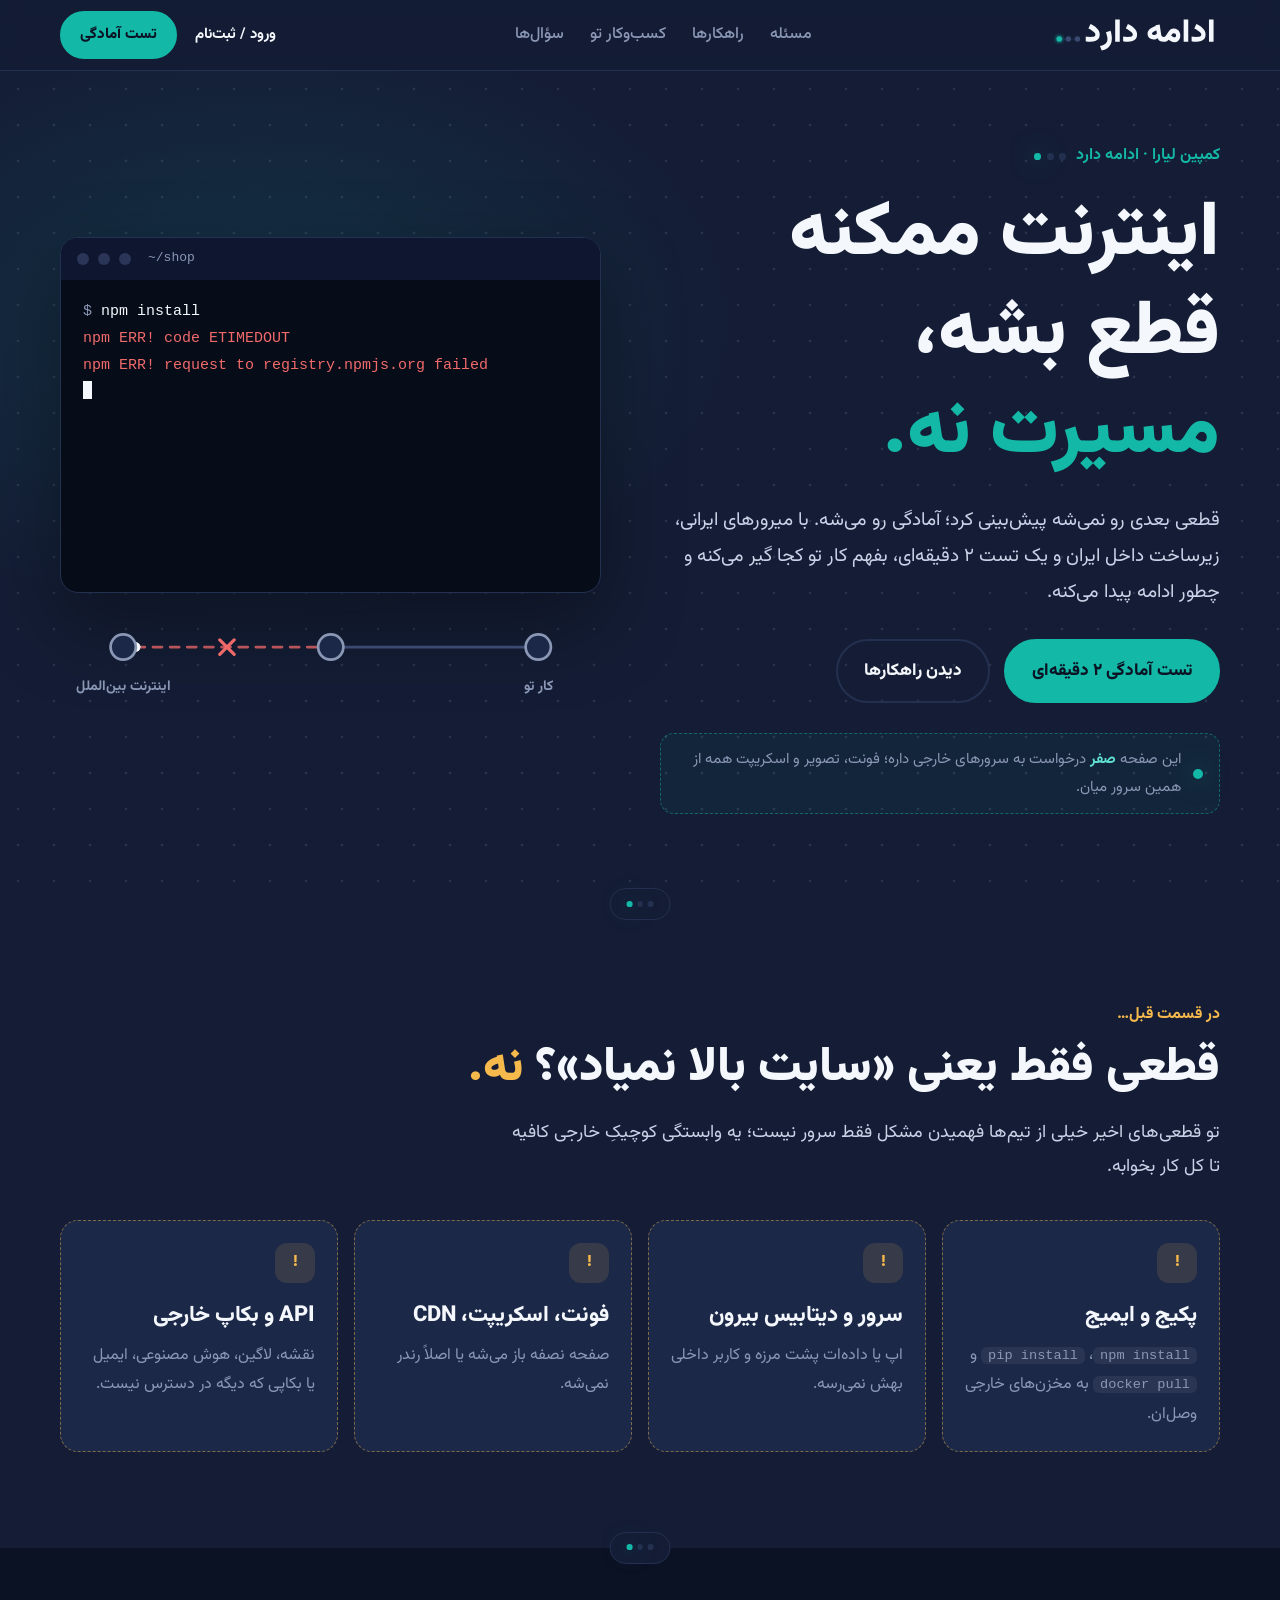
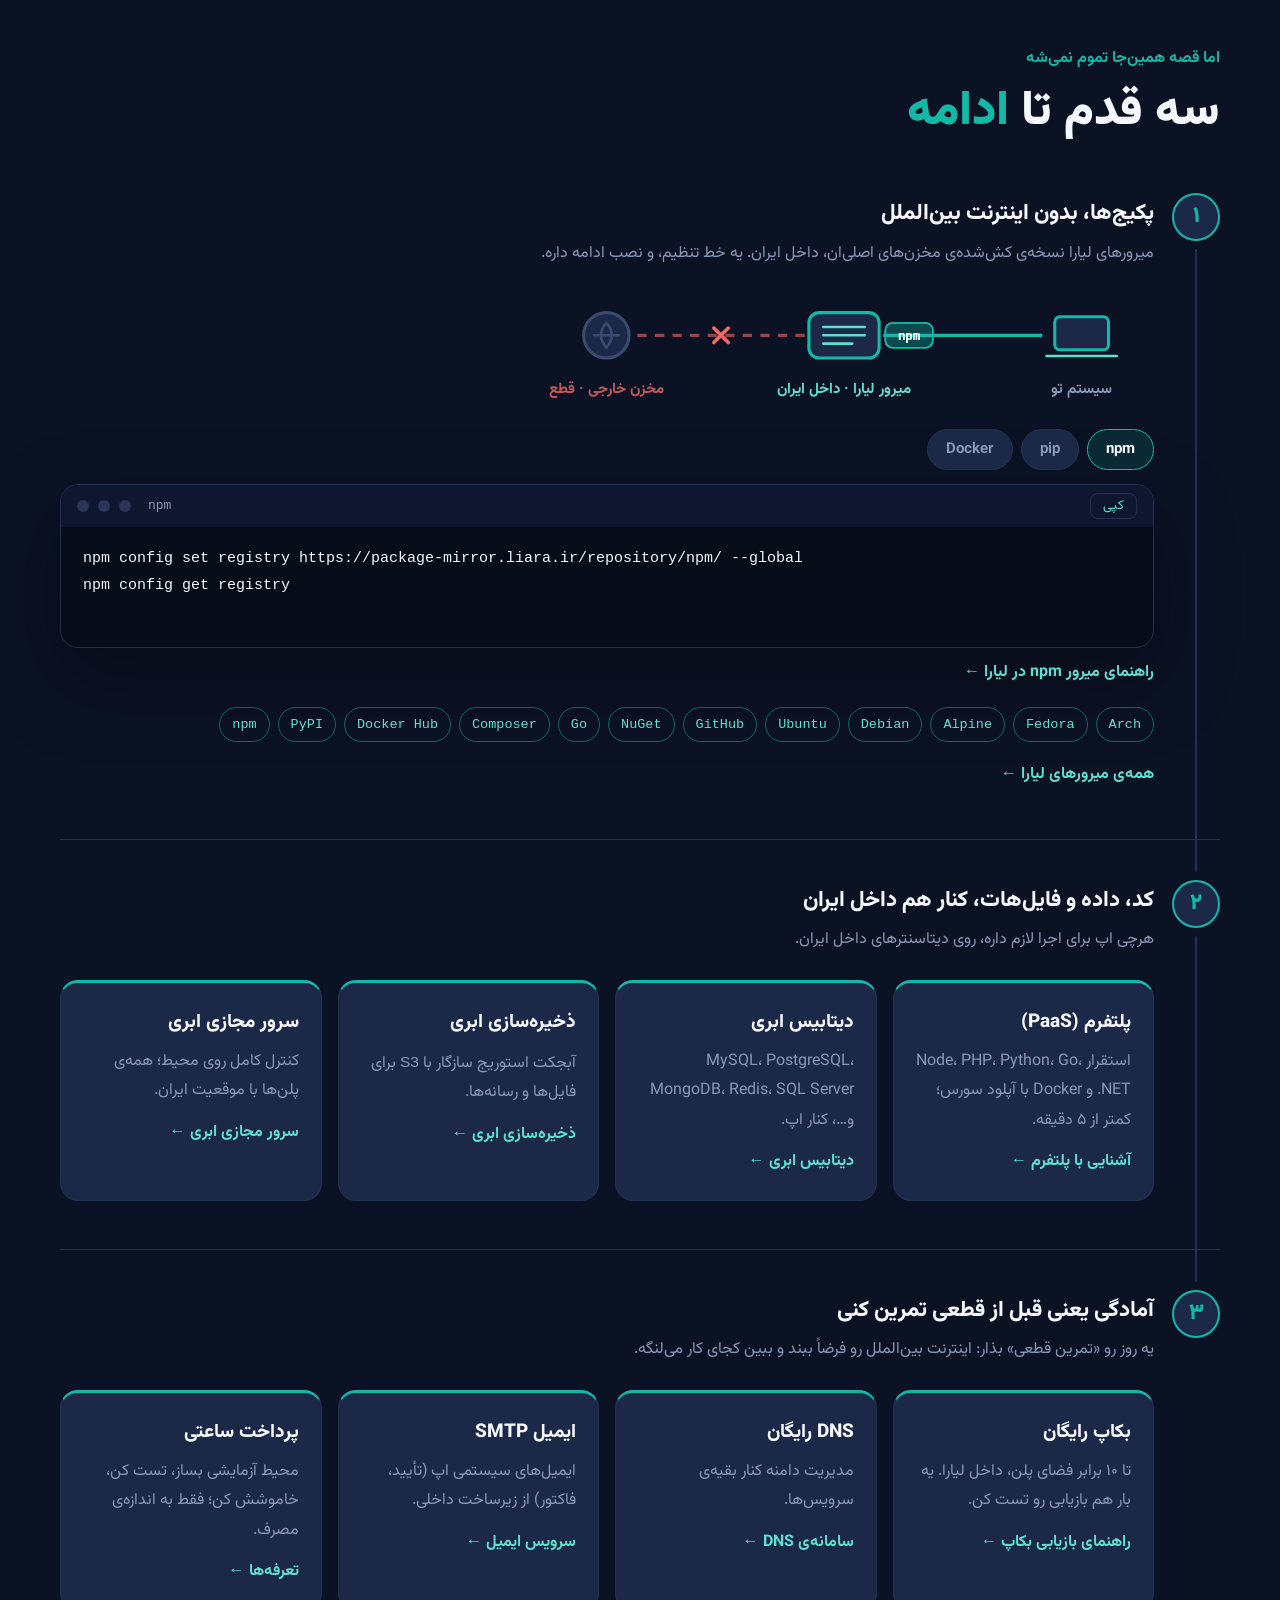
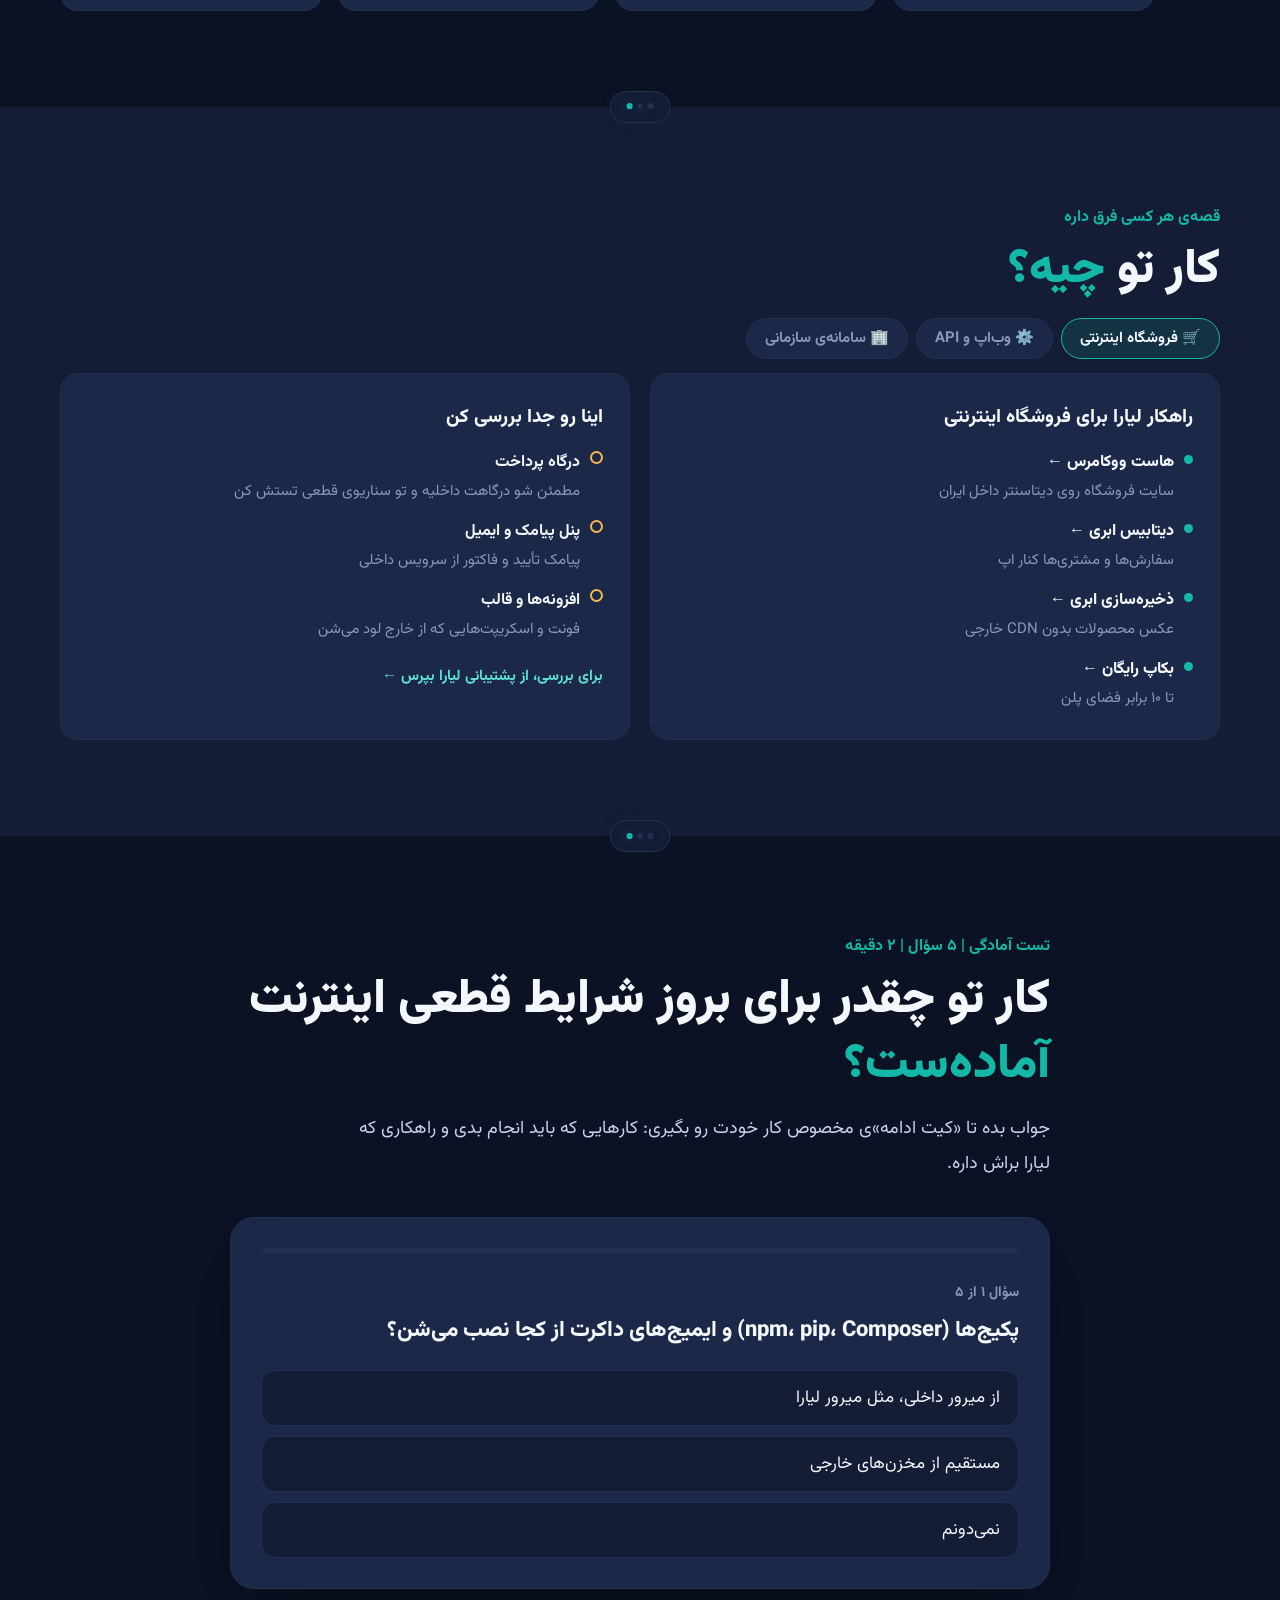
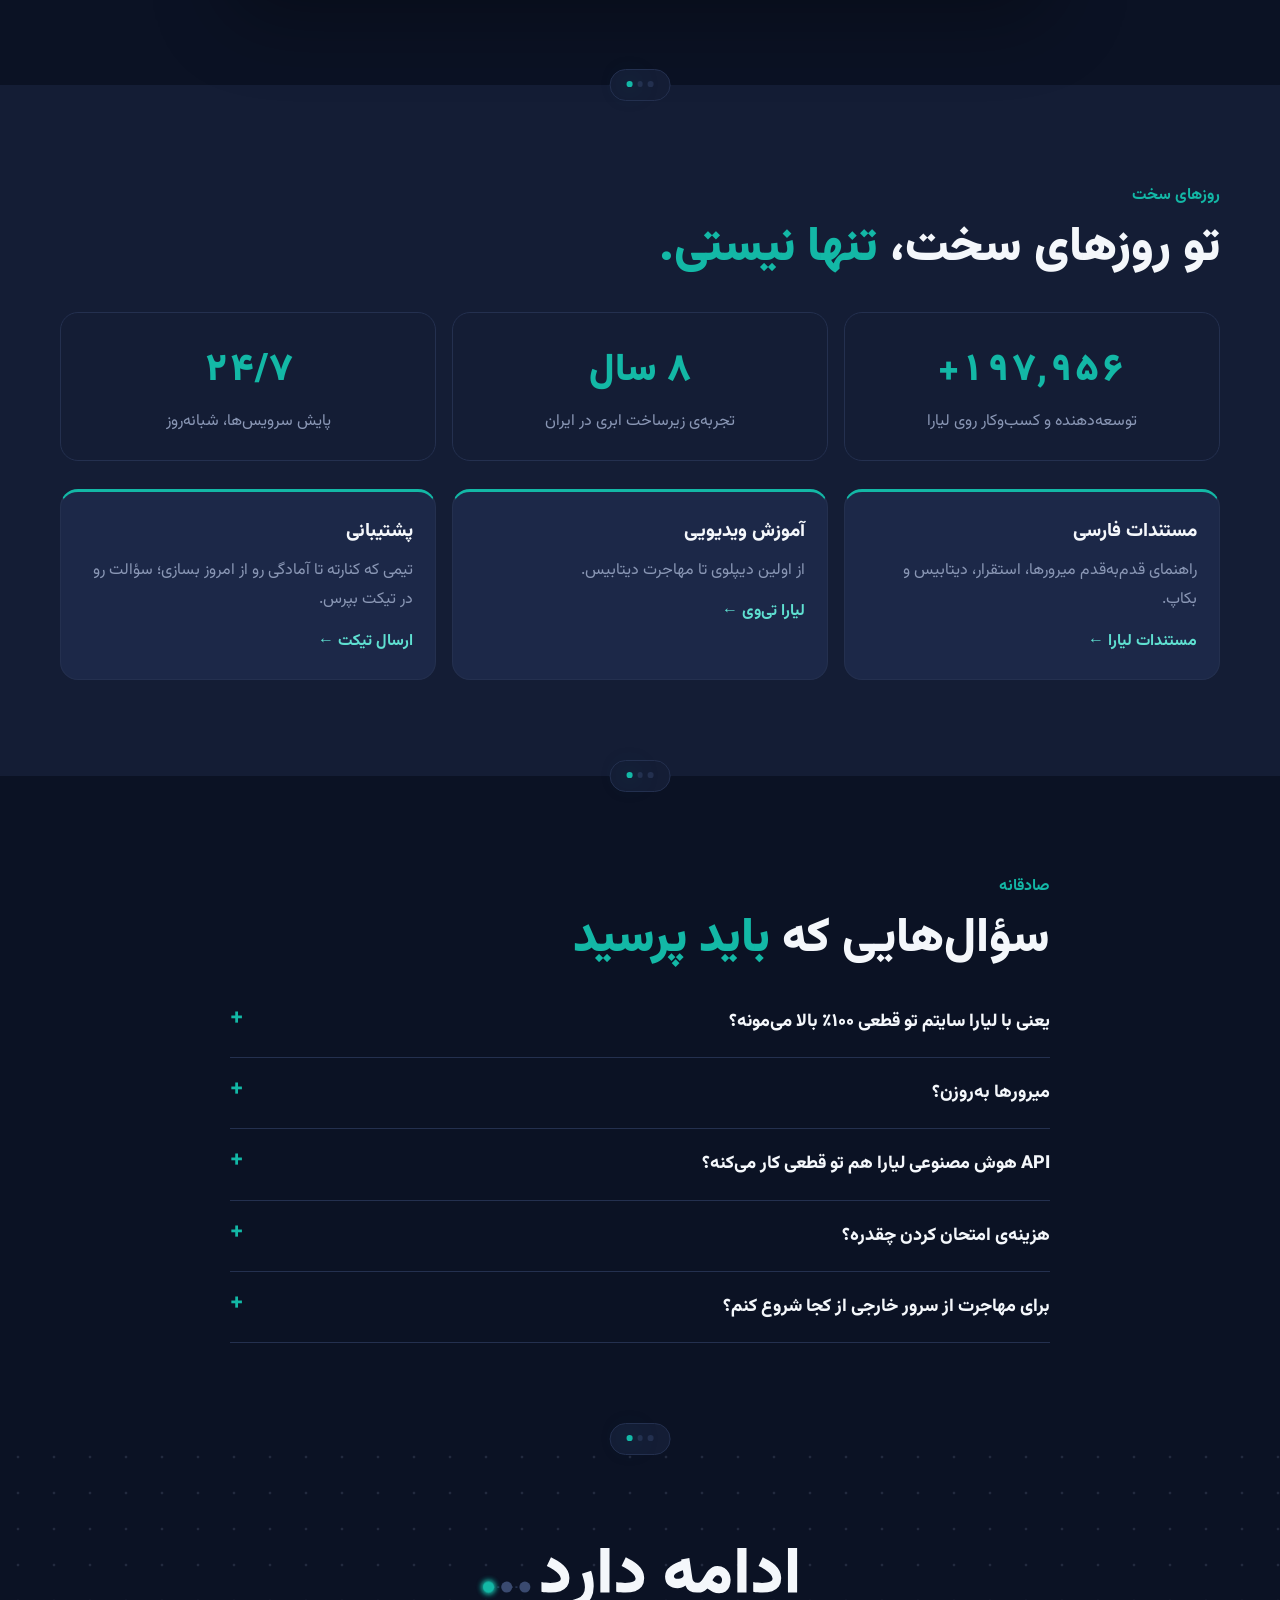
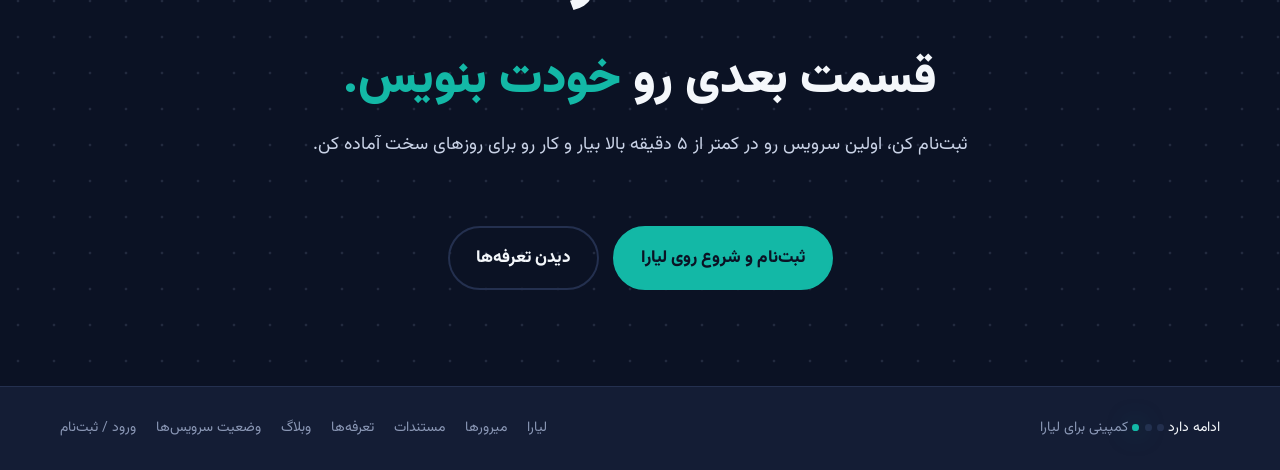
==== commit cefe5cd1: "Use a vertical bar where the middle dot sat next to Persian digits With Vazirmatn the dot beside a d" ====
--- a/landing/index.html
+++ b/landing/index.html
@@ -178,7 +178,7 @@
   <!-- QUIZ -->
   <section id="quiz" class="section section-alt grid-bg">
     <div class="container narrow">
-      <p class="eyebrow">تست آمادگی · ۵ سؤال · ۲ دقیقه</p>
+      <p class="eyebrow">تست آمادگی | ۵ سؤال | ۲ دقیقه</p>
       <h2>کار تو چقدر برای بروز شرایط قطعی اینترنت <em>آماده‌ست؟</em></h2>
       <p class="section-lead">جواب بده تا «کیت ادامه»ی مخصوص کار خودت رو بگیری: کارهایی که باید انجام بدی و راهکاری که لیارا براش داره.</p>
 
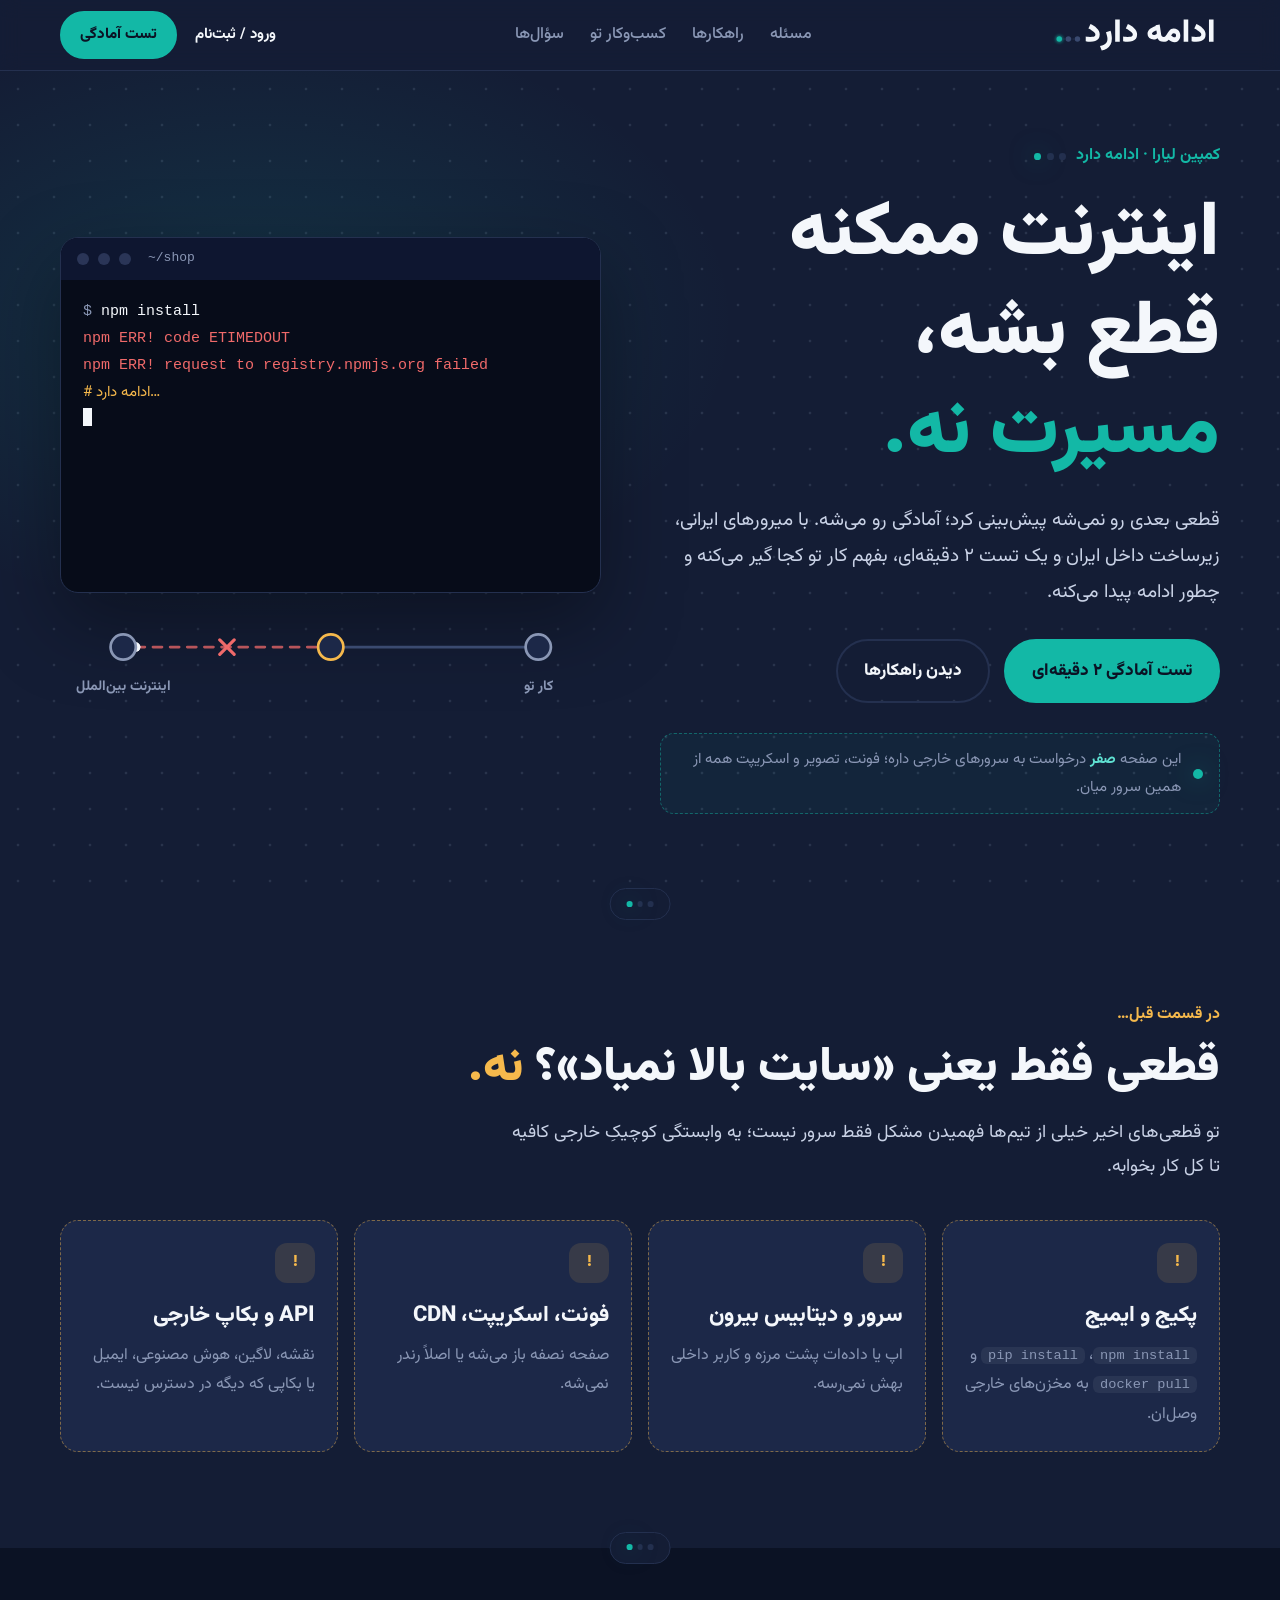
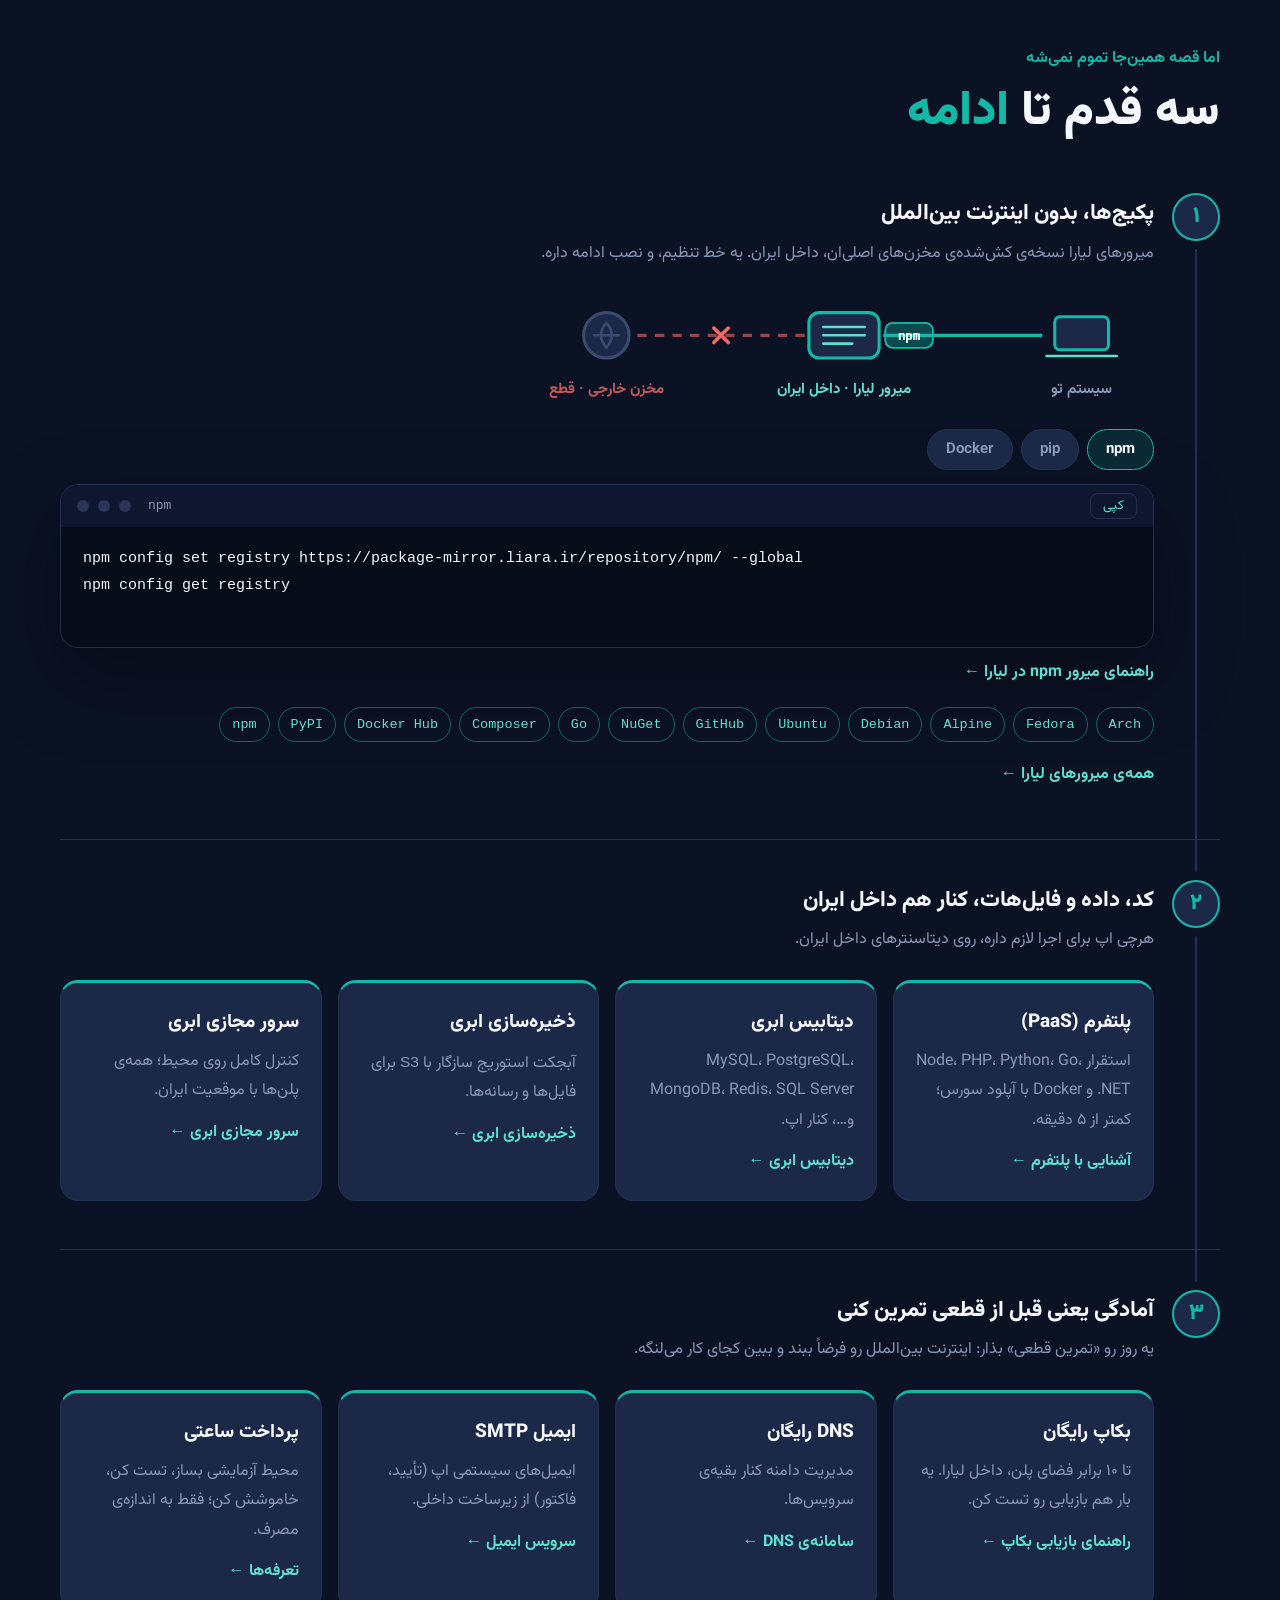
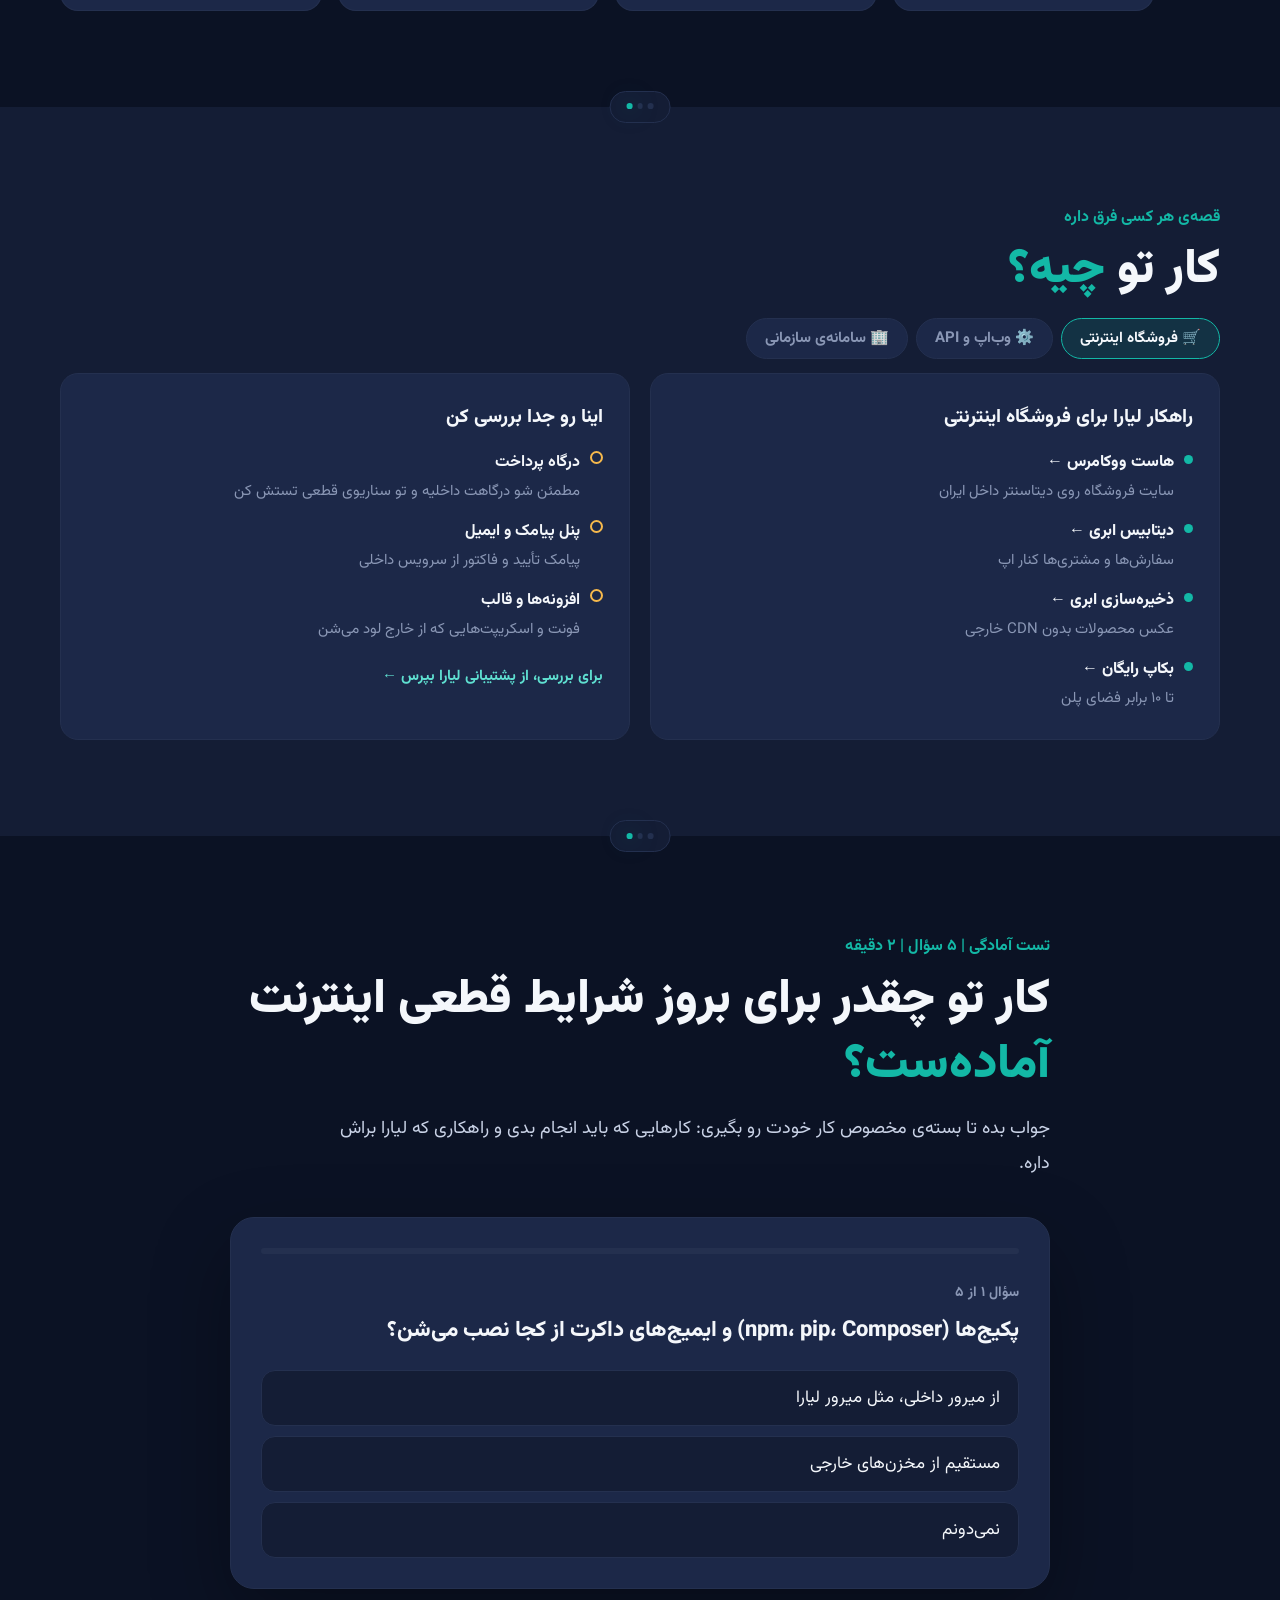
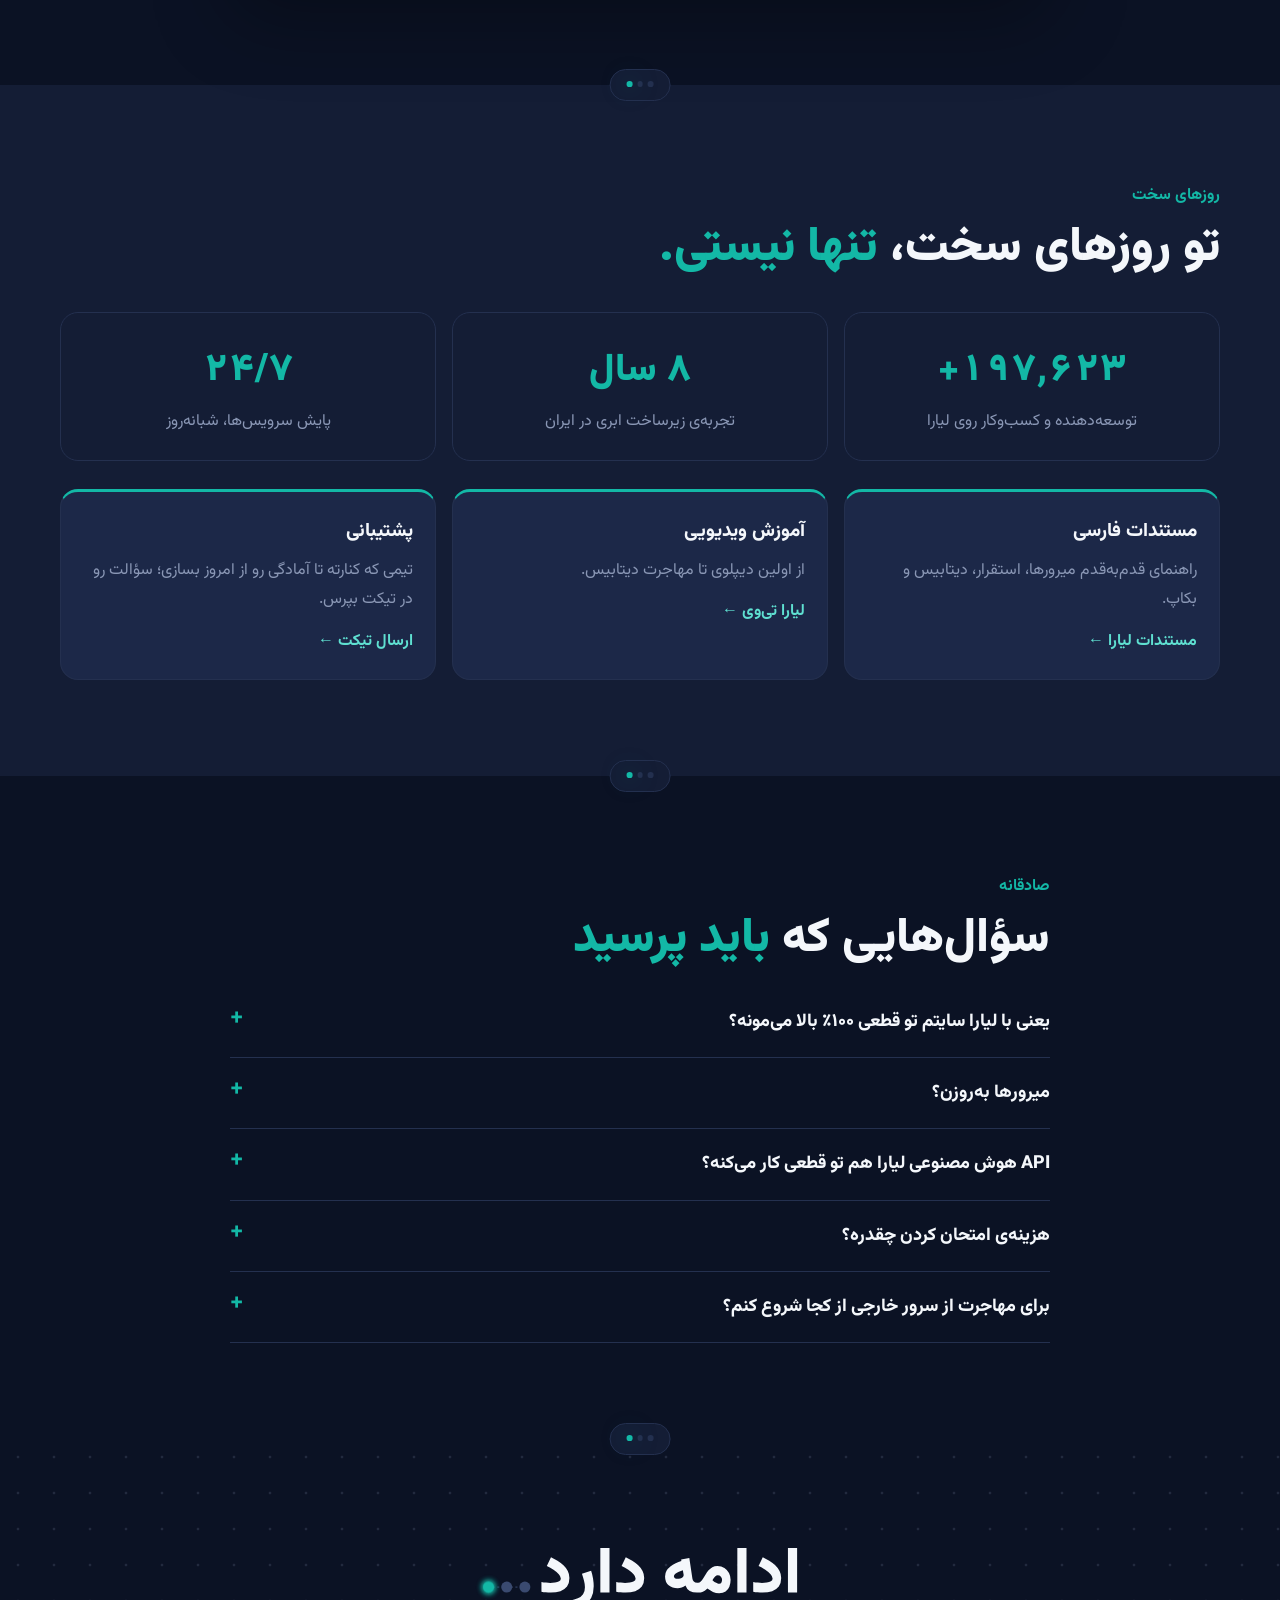
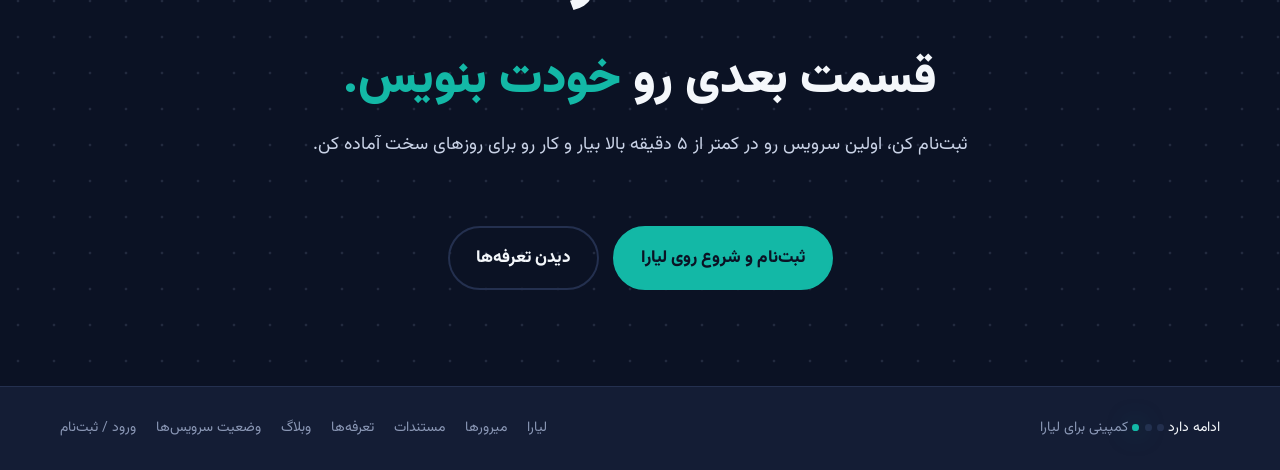
==== commit 8b93b686: "Landing quiz intro: say بسته instead of کیت ادامه Co-Authored-By: Claude Opus 5.5 <noreply@anthropic" ====
--- a/landing/index.html
+++ b/landing/index.html
@@ -180,7 +180,7 @@
     <div class="container narrow">
       <p class="eyebrow">تست آمادگی | ۵ سؤال | ۲ دقیقه</p>
       <h2>کار تو چقدر برای بروز شرایط قطعی اینترنت <em>آماده‌ست؟</em></h2>
-      <p class="section-lead">جواب بده تا «کیت ادامه»ی مخصوص کار خودت رو بگیری: کارهایی که باید انجام بدی و راهکاری که لیارا براش داره.</p>
+      <p class="section-lead">جواب بده تا بسته‌ی مخصوص کار خودت رو بگیری: کارهایی که باید انجام بدی و راهکاری که لیارا براش داره.</p>
 
       <div class="quiz" id="quiz-box">
         <div class="quiz-progress"><span id="q-bar"></span></div>
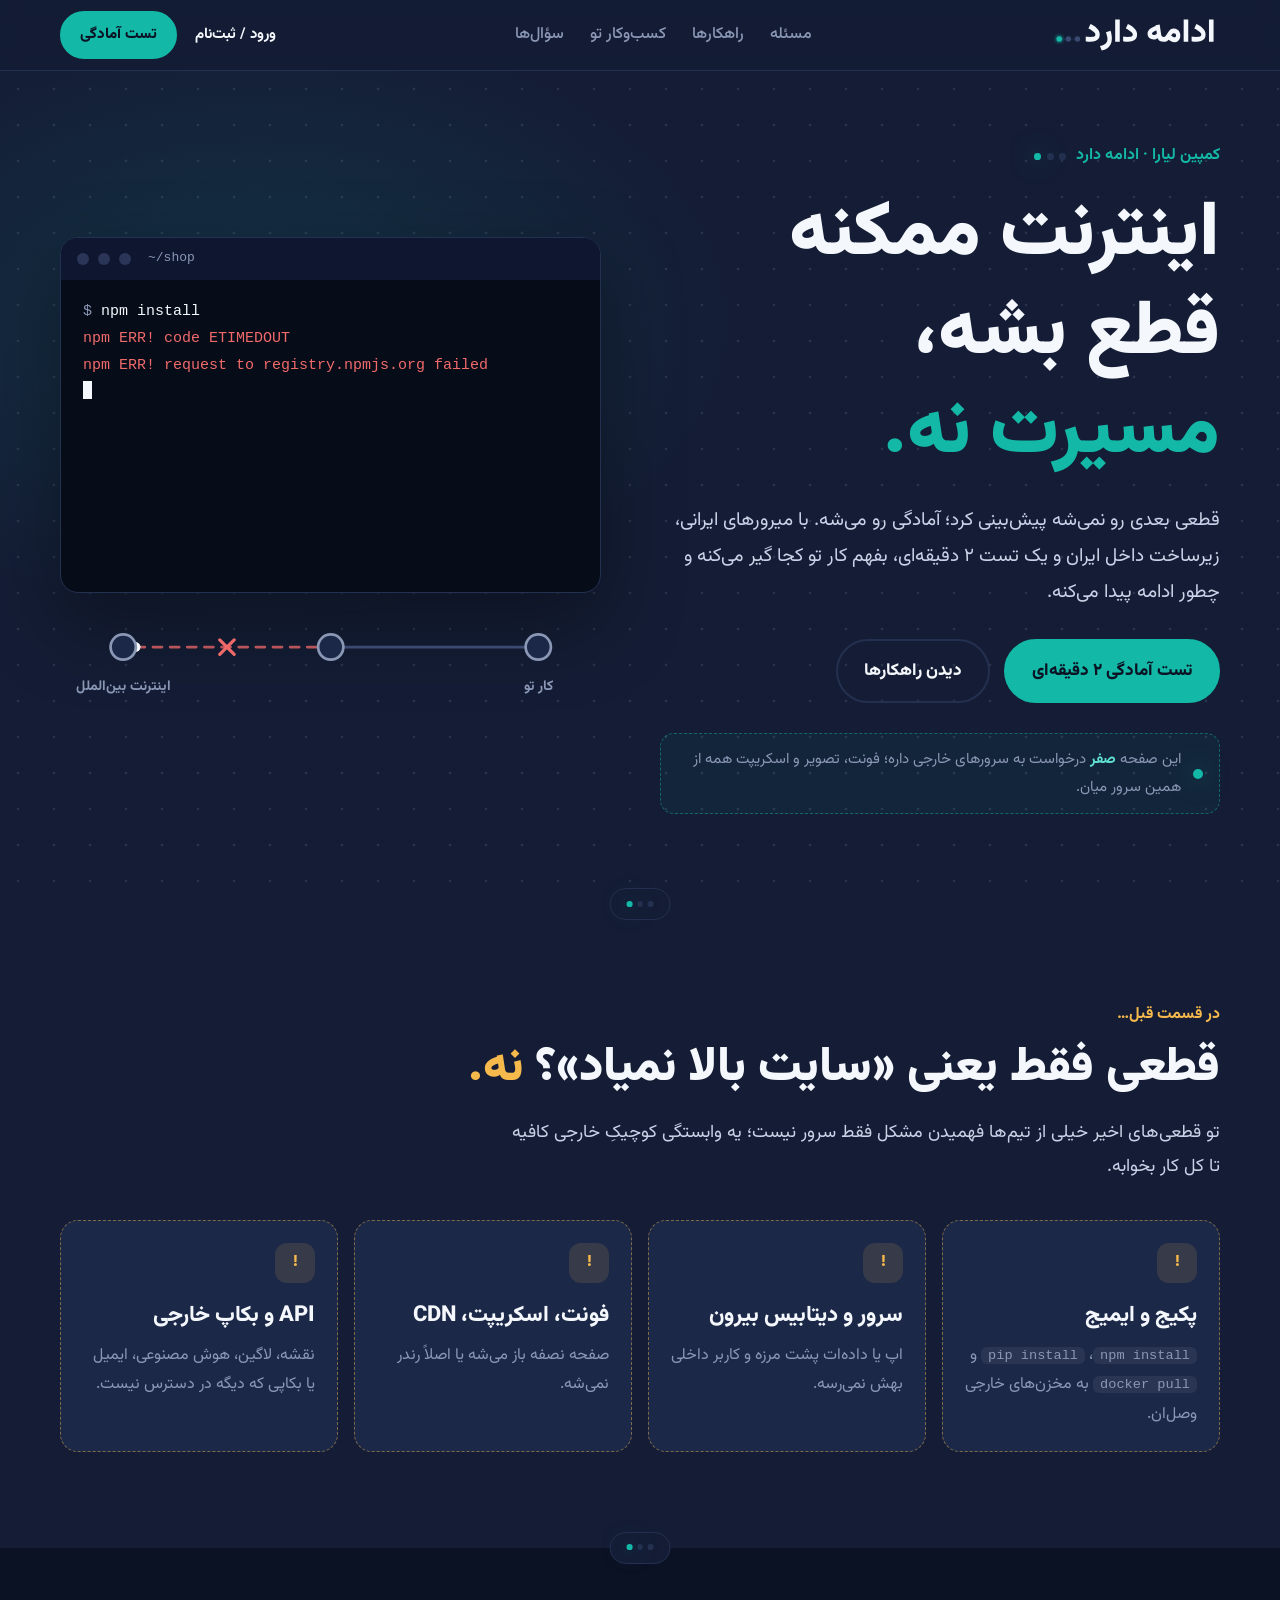
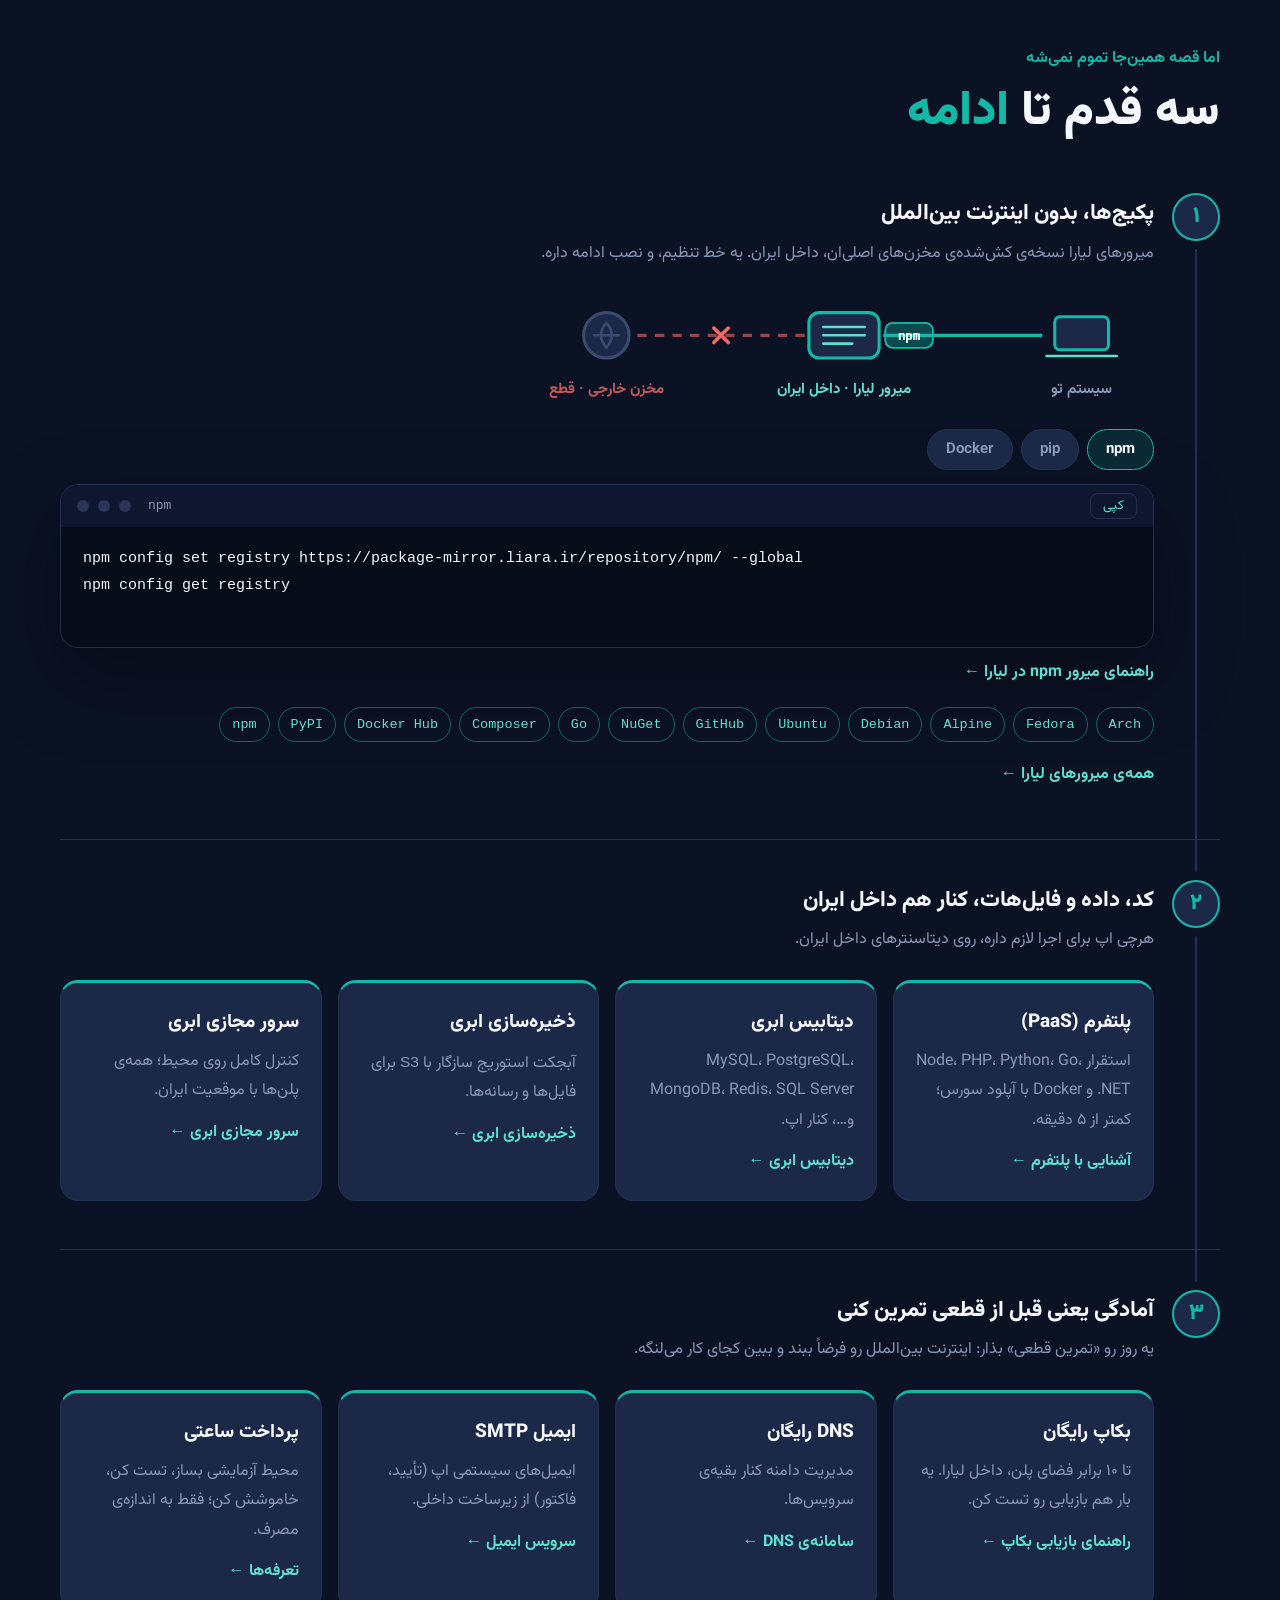
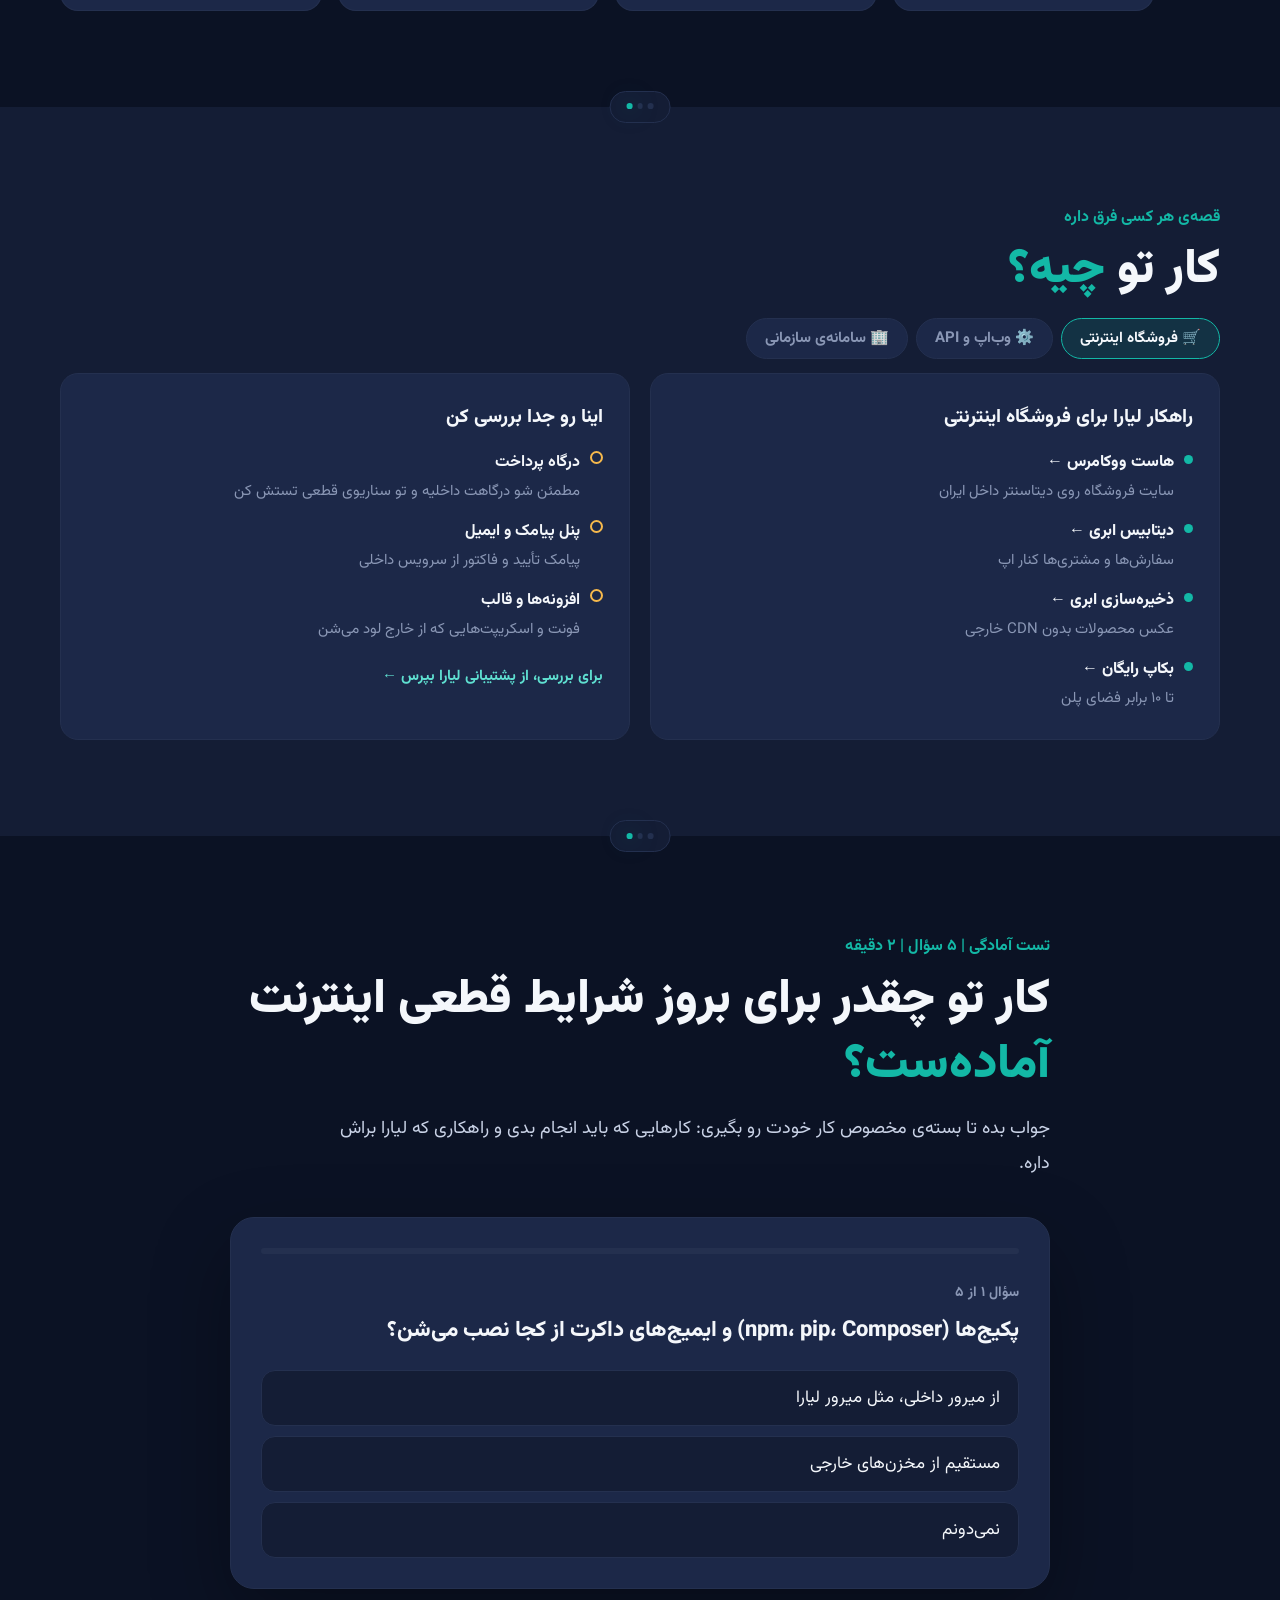
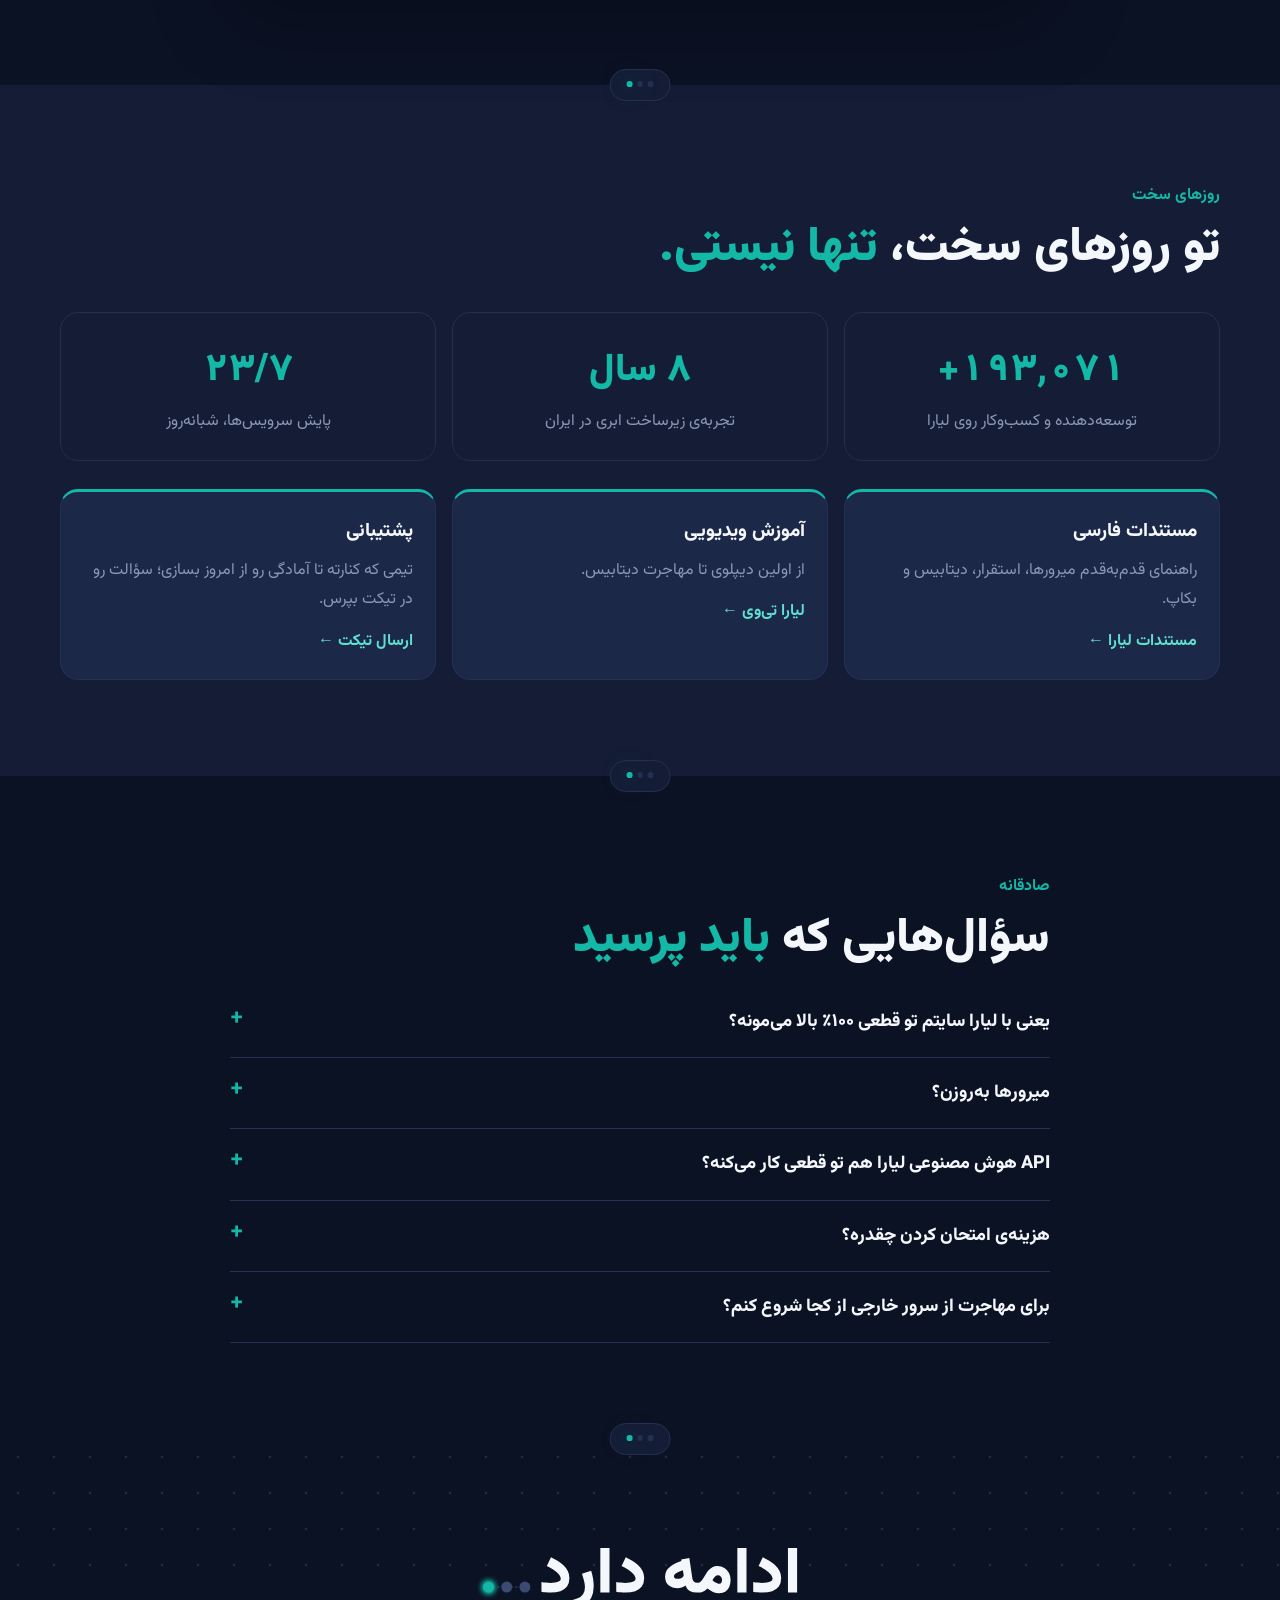
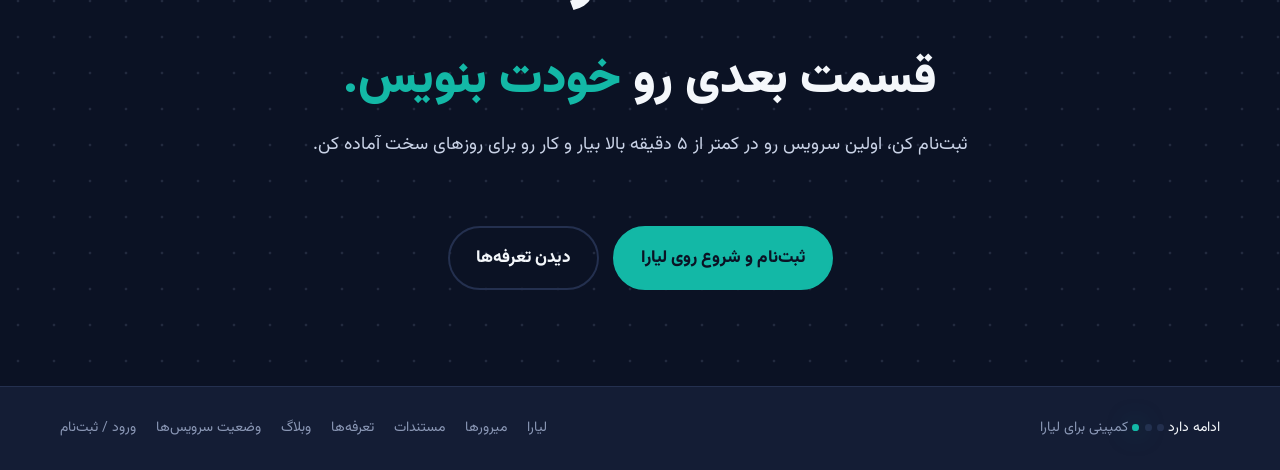
==== commit 60882eab: "Rename کیت ادامه to بسته‌ی مخصوص across the campaign Landing quiz result, copy button and copied tex" ====
--- a/landing/index.html
+++ b/landing/index.html
@@ -6,7 +6,7 @@
 <title>ادامه دارد… | اینترنت ممکنه قطع بشه، مسیرت نه — کمپین لیارا</title>
 <meta name="description" content="کار تو حتی وسط قطعی اینترنت بین‌الملل هم می‌تونه ادامه پیدا کنه: میرورهای ایرانی، زیرساخت داخل ایران و یک تست آمادگی ۲ دقیقه‌ای.">
 <meta property="og:title" content="ادامه دارد… — اینترنت ممکنه قطع بشه، مسیرت نه.">
-<meta property="og:description" content="تست آمادگی ۲ دقیقه‌ای و کیت ادامه‌ی مخصوص کار تو، با راهکارهای لیارا.">
+<meta property="og:description" content="تست آمادگی ۲ دقیقه‌ای و بسته‌ی مخصوص کار تو، با راهکارهای لیارا.">
 <meta property="og:image" content="https://royajafari.github.io/liara-edame-darad/linkedin/linkedin-cover.png">
 <meta property="og:url" content="https://royajafari.github.io/liara-edame-darad/landing/">
 <meta name="twitter:card" content="summary_large_image">
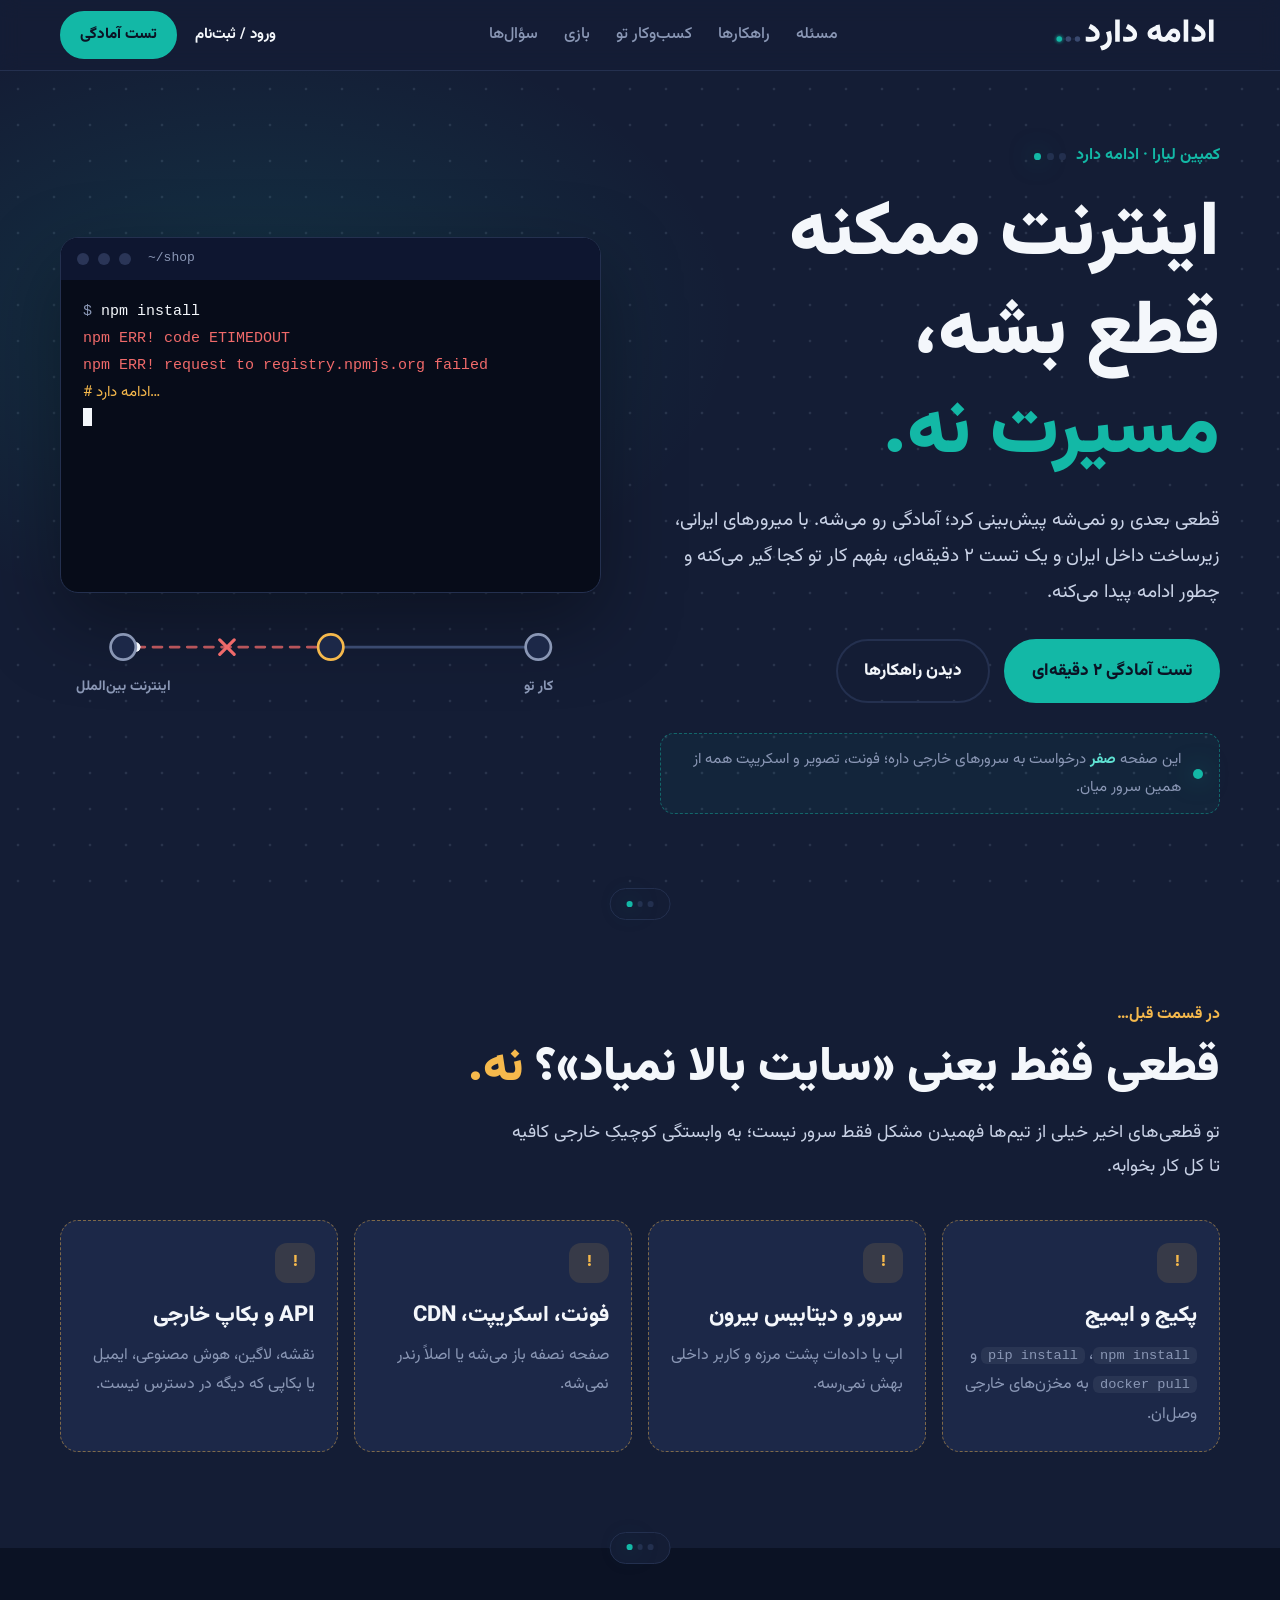
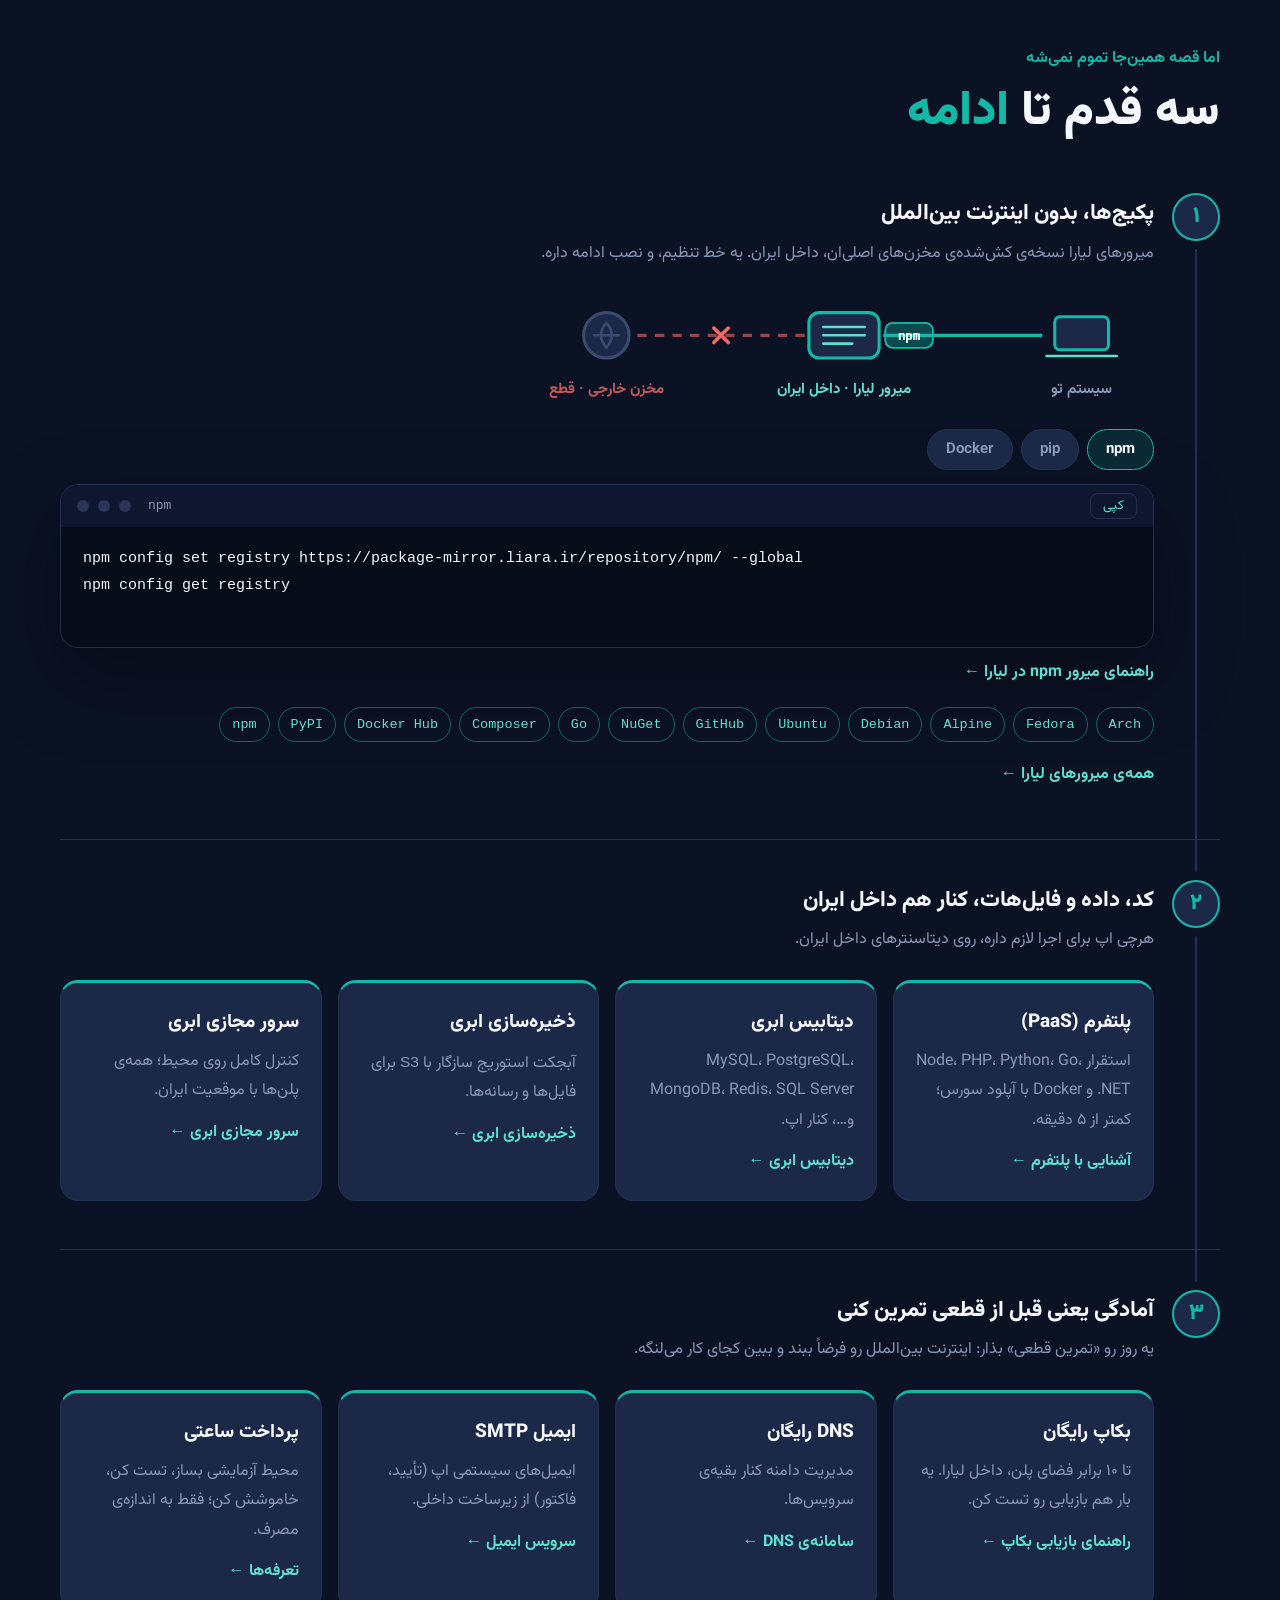
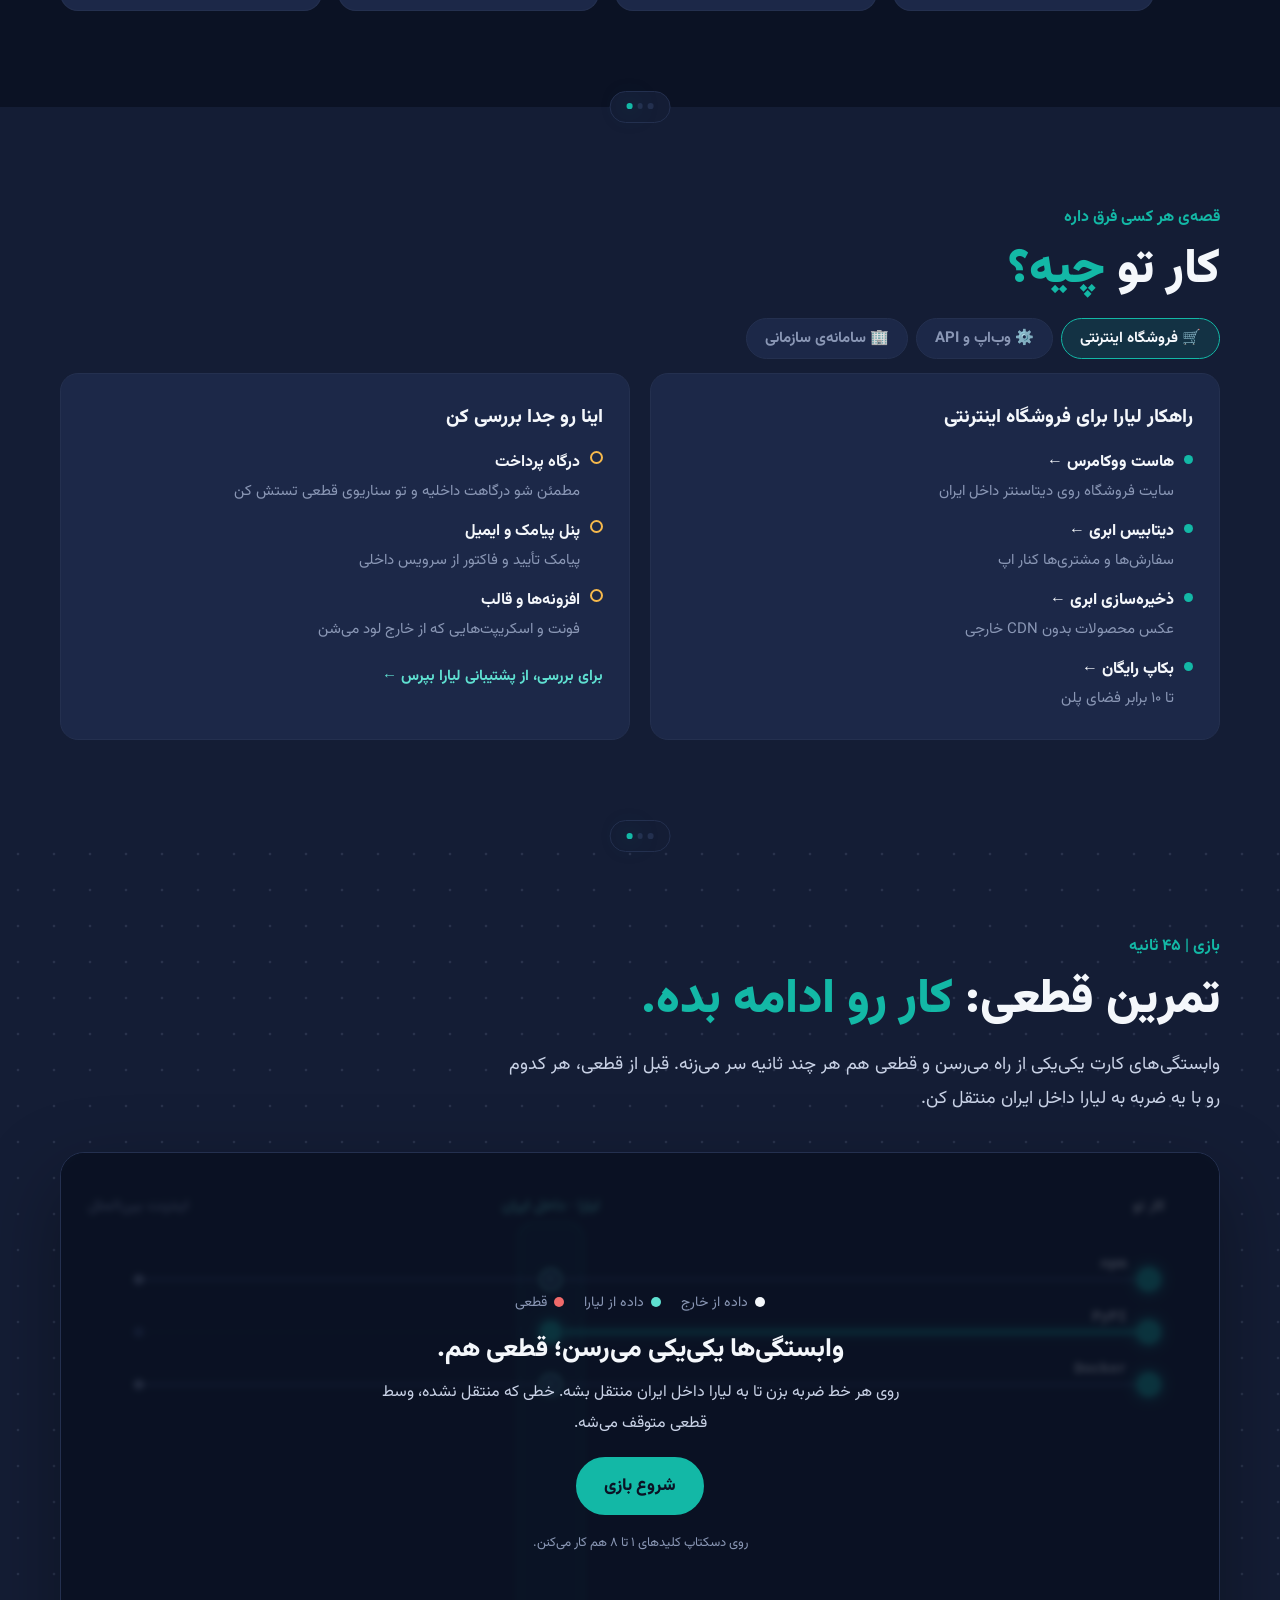
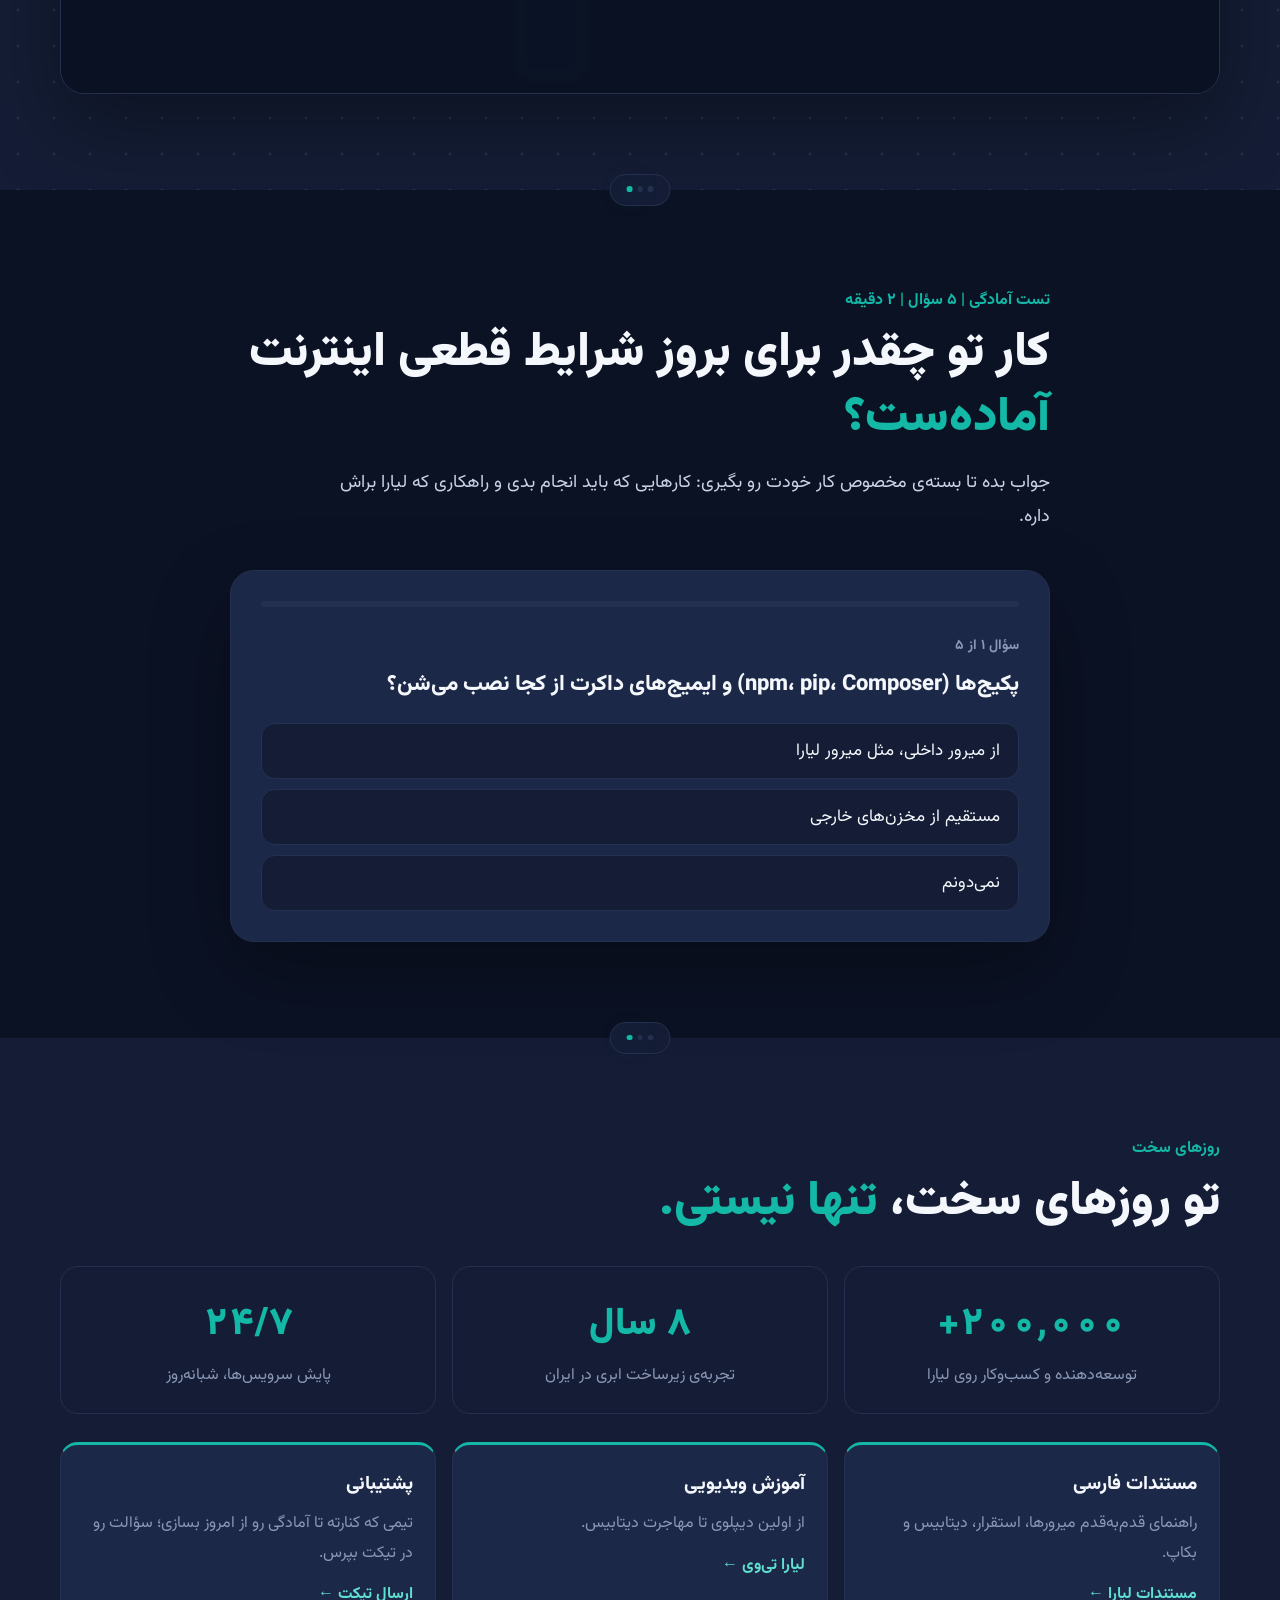
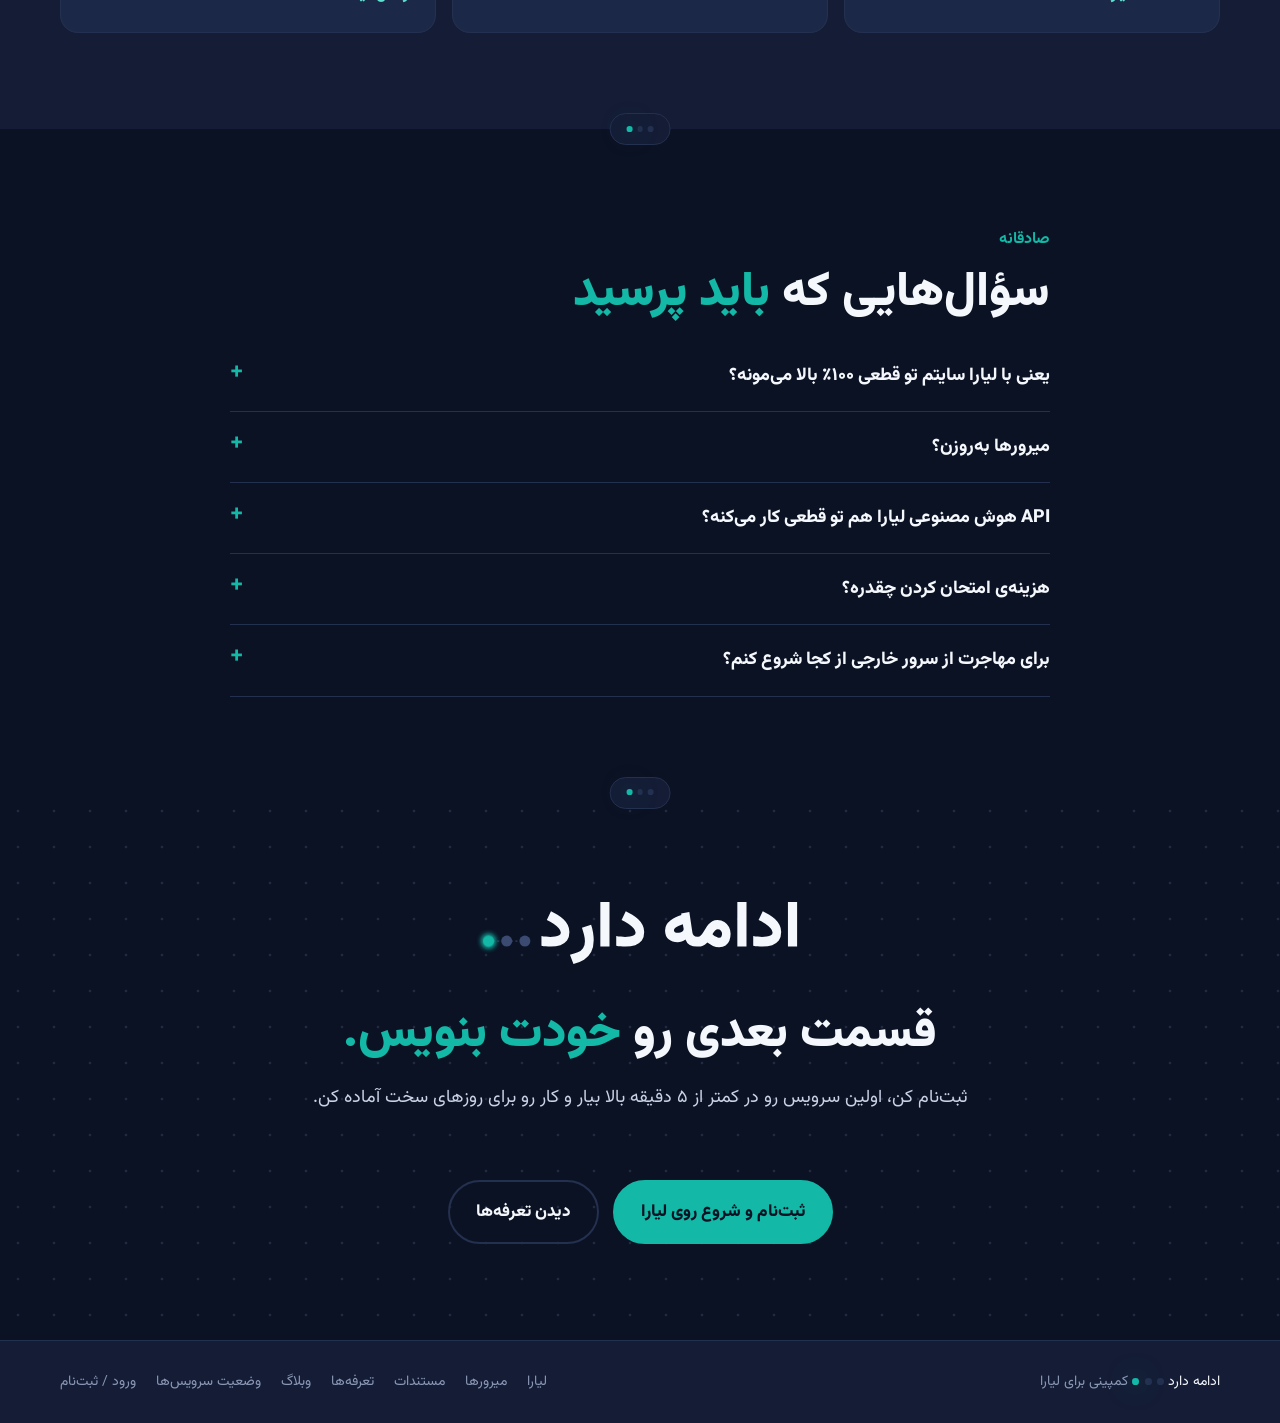
==== commit a3bf869b: "Add «تمرین قطعی», a 45-second outage game, to the landing Dependencies arrive on lanes from the inte" ====
--- a/landing/index.html
+++ b/landing/index.html
@@ -36,6 +36,7 @@
       <a href="#recap">مسئله</a>
       <a href="#solutions">راهکارها</a>
       <a href="#business">کسب‌وکار تو</a>
+      <a href="#game">بازی</a>
       <a href="#faq">سؤال‌ها</a>
     </nav>
     <div class="nav-actions">
@@ -175,6 +176,20 @@
     </div>
   </section>
 
+  <!-- GAME: a 45-second outage drill -->
+  <section id="game" class="section grid-bg">
+    <div class="container">
+      <p class="eyebrow">بازی | ۴۵ ثانیه</p>
+      <h2>تمرین قطعی: <em>کار رو ادامه بده.</em></h2>
+      <p class="section-lead">وابستگی‌های کارت یکی‌یکی از راه می‌رسن و قطعی هم هر چند ثانیه سر می‌زنه. قبل از قطعی، هر کدوم رو با یه ضربه به لیارا داخل ایران منتقل کن.</p>
+      <div class="game" id="game-box">
+        <canvas id="game-canvas" role="img" aria-label="بازی تمرین قطعی: خط‌های وابستگی بین اینترنت بین‌الملل و کار تو؛ با ضربه روی هر خط، آن را به لیارا منتقل کن."></canvas>
+        <div class="game-overlay" id="game-overlay"></div>
+        <p class="sr-only" id="game-live" aria-live="polite"></p>
+      </div>
+    </div>
+  </section>
+
   <!-- QUIZ -->
   <section id="quiz" class="section section-alt grid-bg">
     <div class="container narrow">
@@ -260,5 +275,6 @@
 </footer>
 
 <script src="app.js"></script>
+<script src="game.js"></script>
 </body>
 </html>
--- a/landing/style.css
+++ b/landing/style.css
@@ -197,6 +197,29 @@
   .quiz { padding: 20px; }
   .term pre { font-size: 13px; }
 }
+/* Game: «تمرین قطعی» */
+.sr-only { position: absolute; width: 1px; height: 1px; overflow: hidden; clip: rect(0 0 0 0); white-space: nowrap; }
+.game { position: relative; border-radius: 24px; overflow: hidden; border: 1px solid var(--navy-600); background: var(--navy-900); box-shadow: 0 30px 80px rgba(0,0,0,.35); }
+.game canvas { display: block; width: 100%; height: 540px; touch-action: manipulation; cursor: pointer; -webkit-tap-highlight-color: transparent; user-select: none; }
+.game-overlay { position: absolute; inset: 0; display: grid; place-items: center; padding: 24px; text-align: center; background: rgba(11,18,36,.8); backdrop-filter: blur(3px); }
+.game-overlay[hidden] { display: none; }
+.go-in { max-width: 540px; }
+.go-in h3 { font-size: 26px; margin: 12px 0 8px; line-height: 1.6; }
+.go-in p { color: #C9D2E6; margin: 0 0 18px; }
+.go-in small, .go-in .go-note { display: block; color: var(--muted); font-size: 13px; margin: 16px 0 0; }
+.go-legend { display: flex; justify-content: center; flex-wrap: wrap; gap: 8px 20px; color: var(--muted); font-size: 14px; }
+.go-legend i { display: inline-block; width: 10px; height: 10px; border-radius: 50%; margin-inline-end: 7px; vertical-align: middle; }
+.go-score { font-size: 76px; font-weight: 900; color: var(--teal); line-height: 1.15; font-variant-numeric: tabular-nums; }
+.go-dots { font-size: 30px; margin: 0 0 18px; }
+.go-actions { display: flex; gap: 12px; justify-content: center; flex-wrap: wrap; }
+.motion .game-overlay:not([hidden]) .go-in { animation: rise .5s cubic-bezier(.2,.8,.2,1) both; }
+@media (max-width: 560px) {
+  .game canvas { height: 580px; }
+  .go-in h3 { font-size: 21px; }
+  .go-score { font-size: 58px; }
+  .go-actions .btn { padding: 12px 20px; font-size: 15px; }
+}
+
 /* ================= Motion =================
    Everything below runs only with html.motion (set in <head> unless the visitor prefers reduced motion).
    Without it the page is complete and static. */
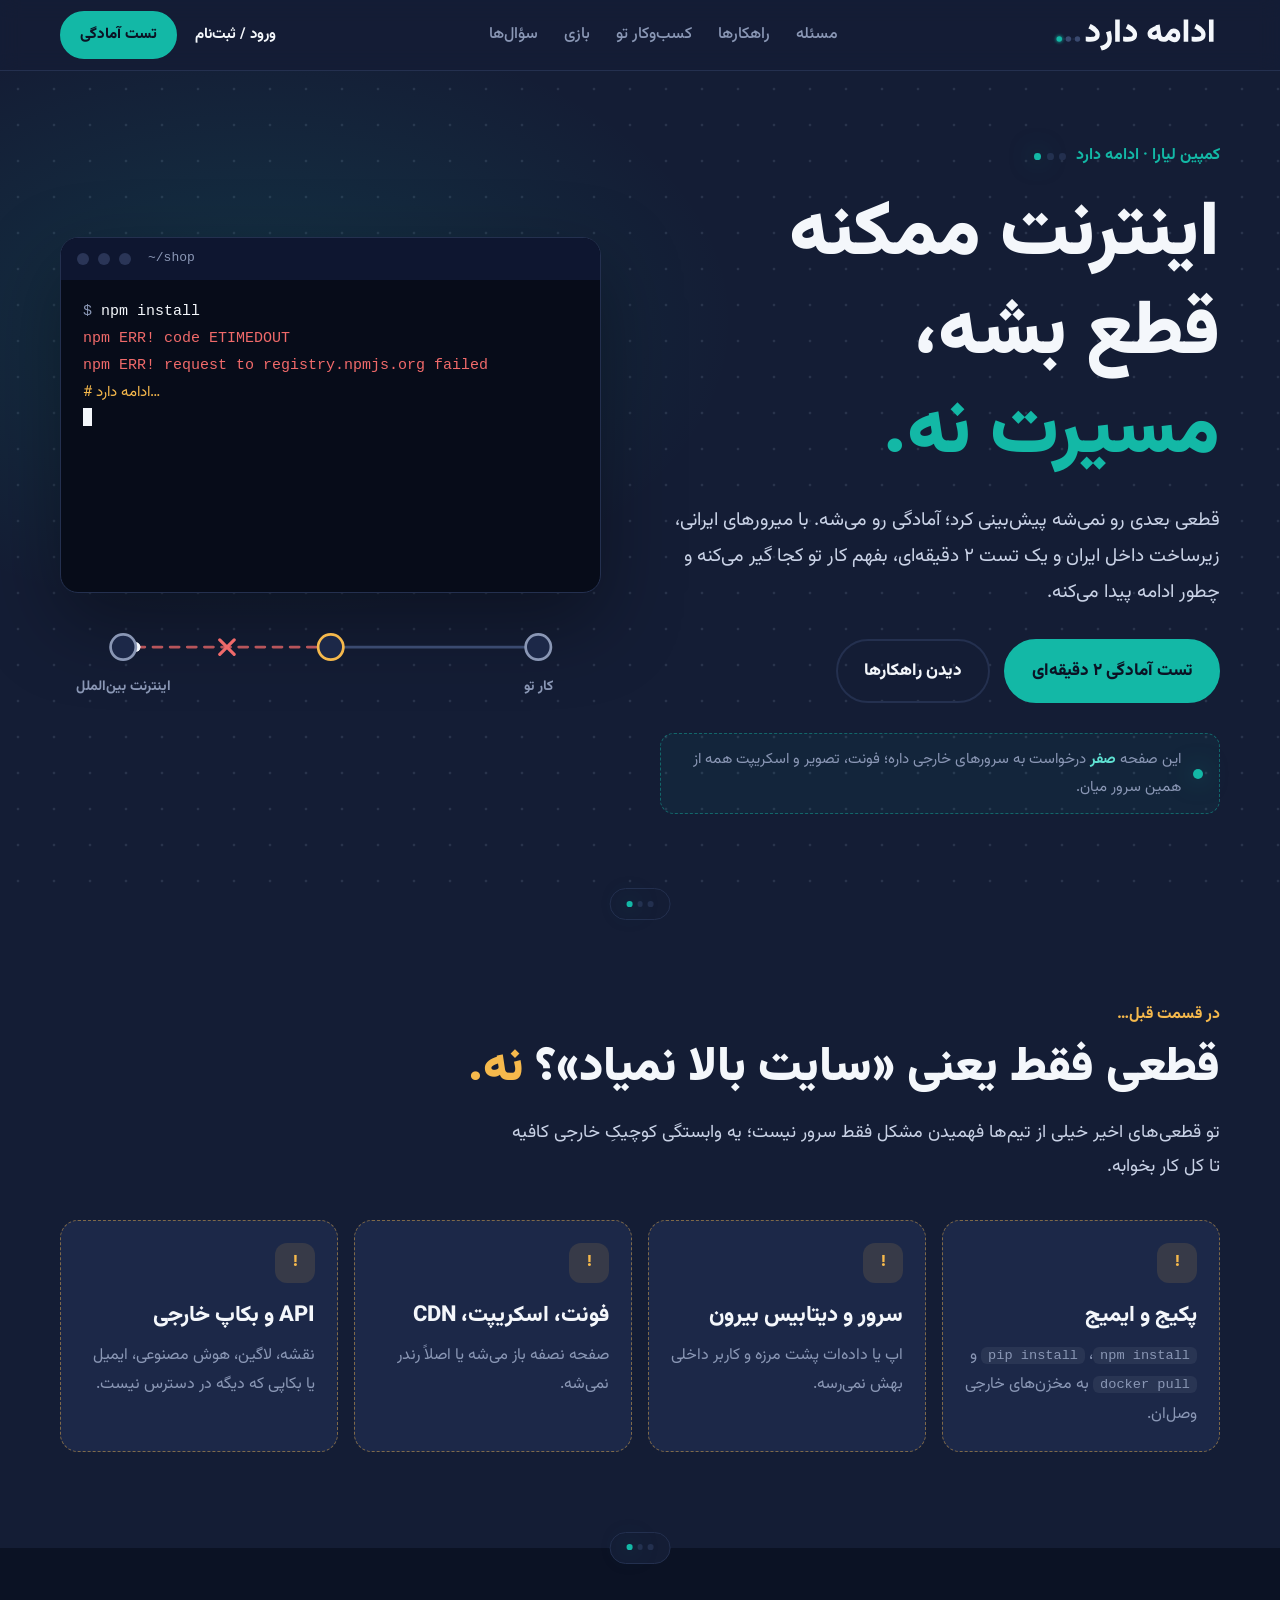
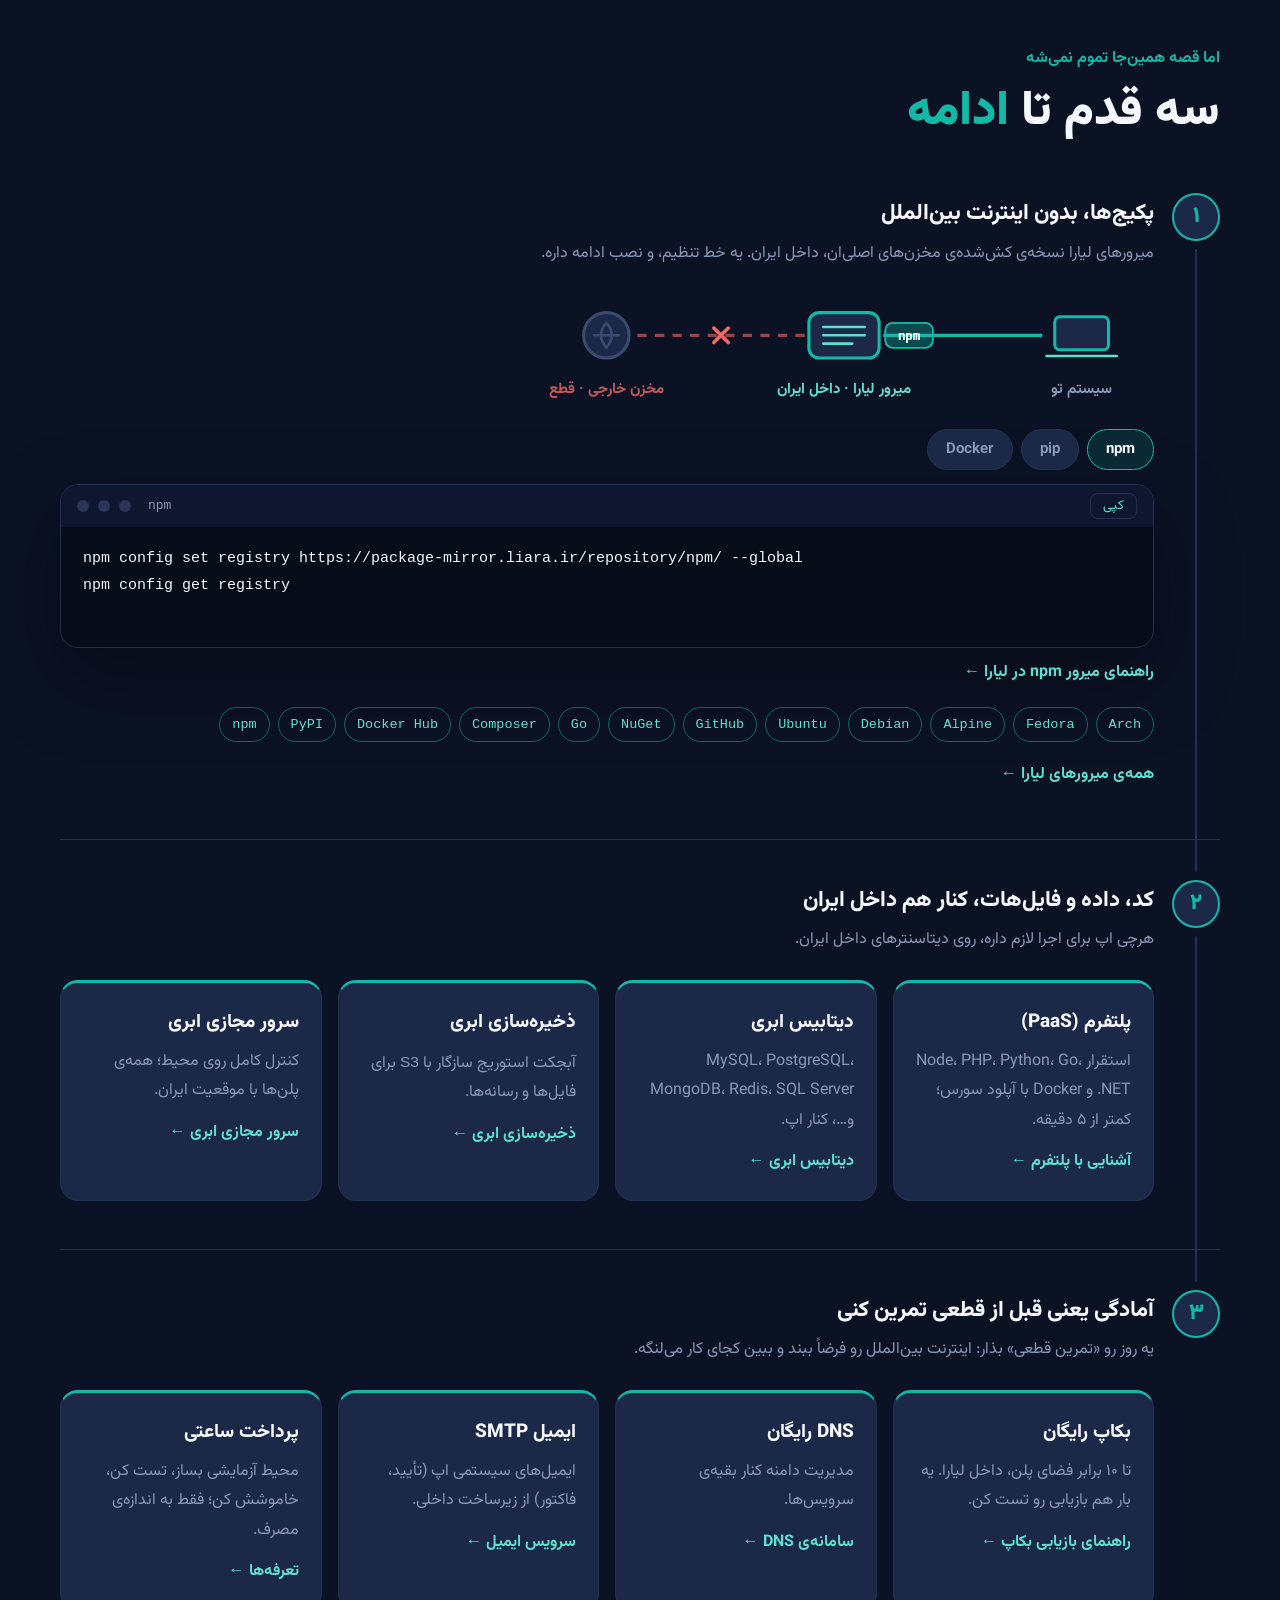
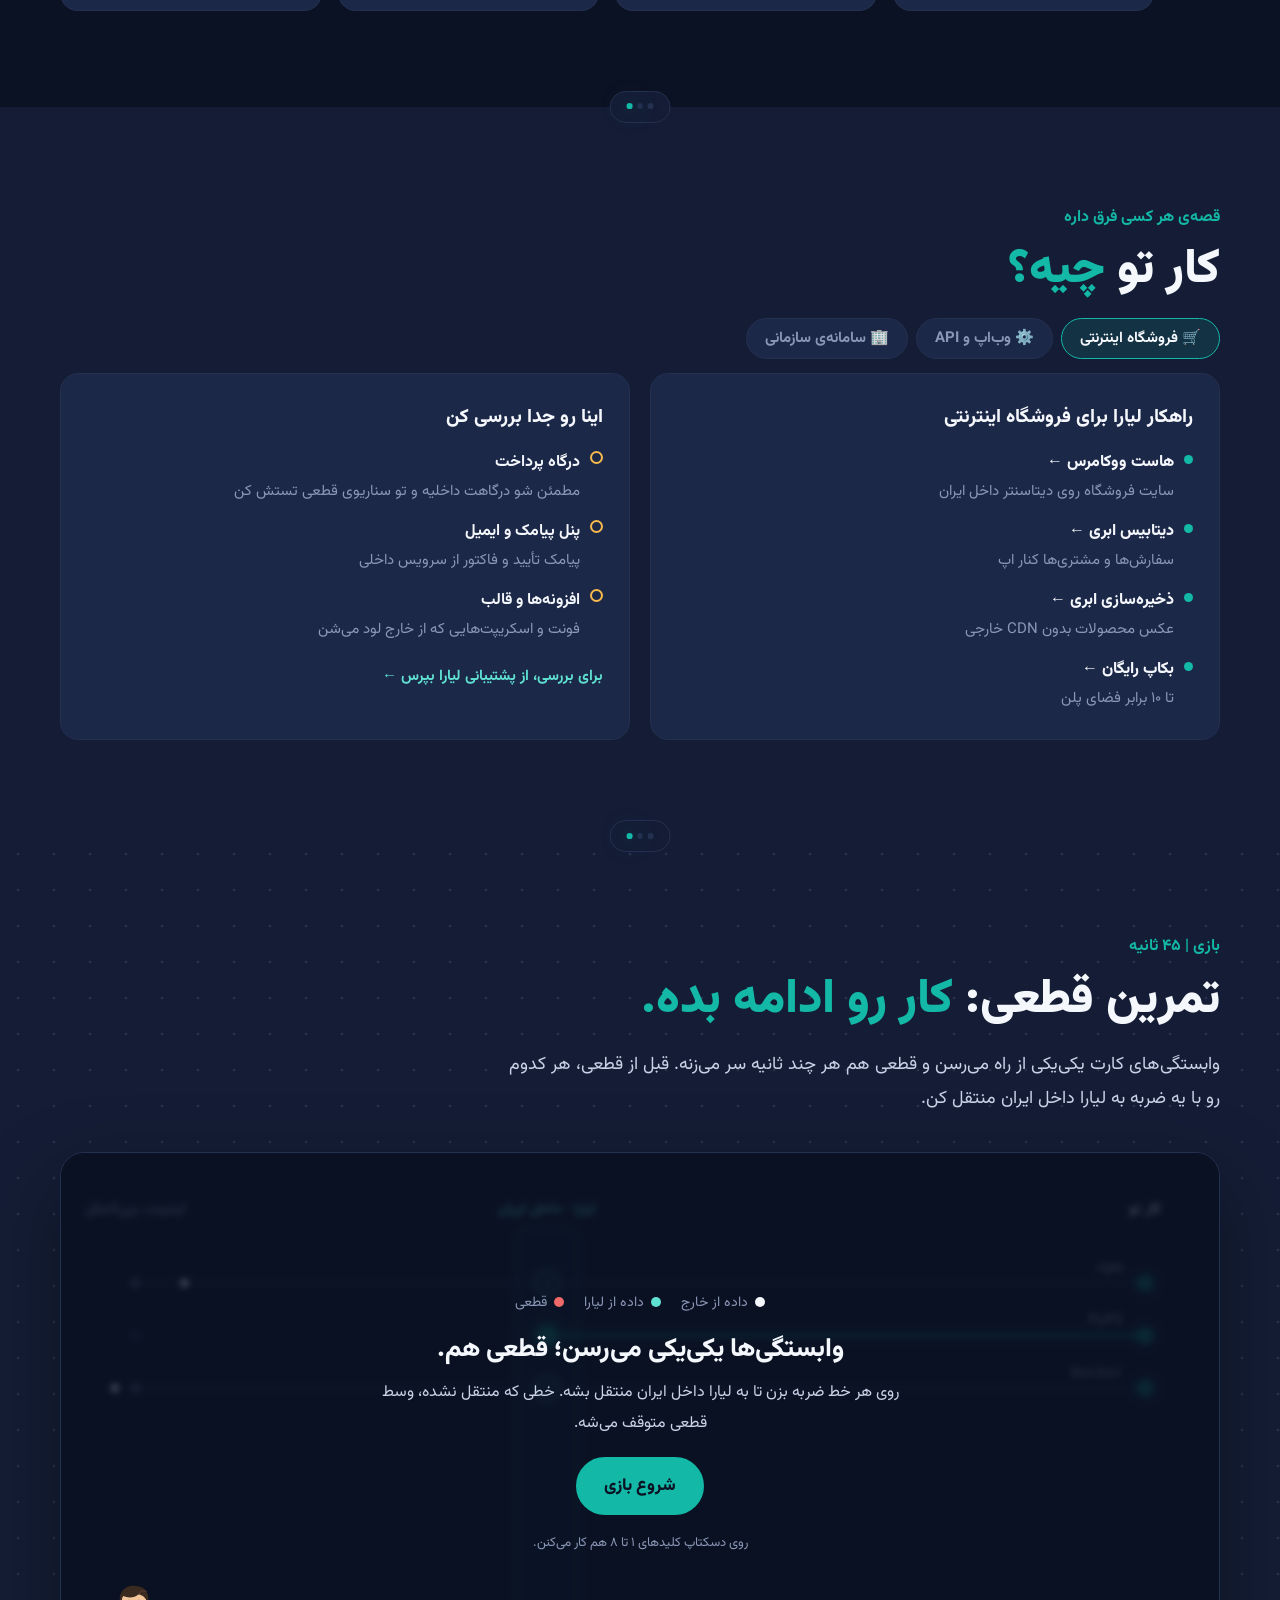
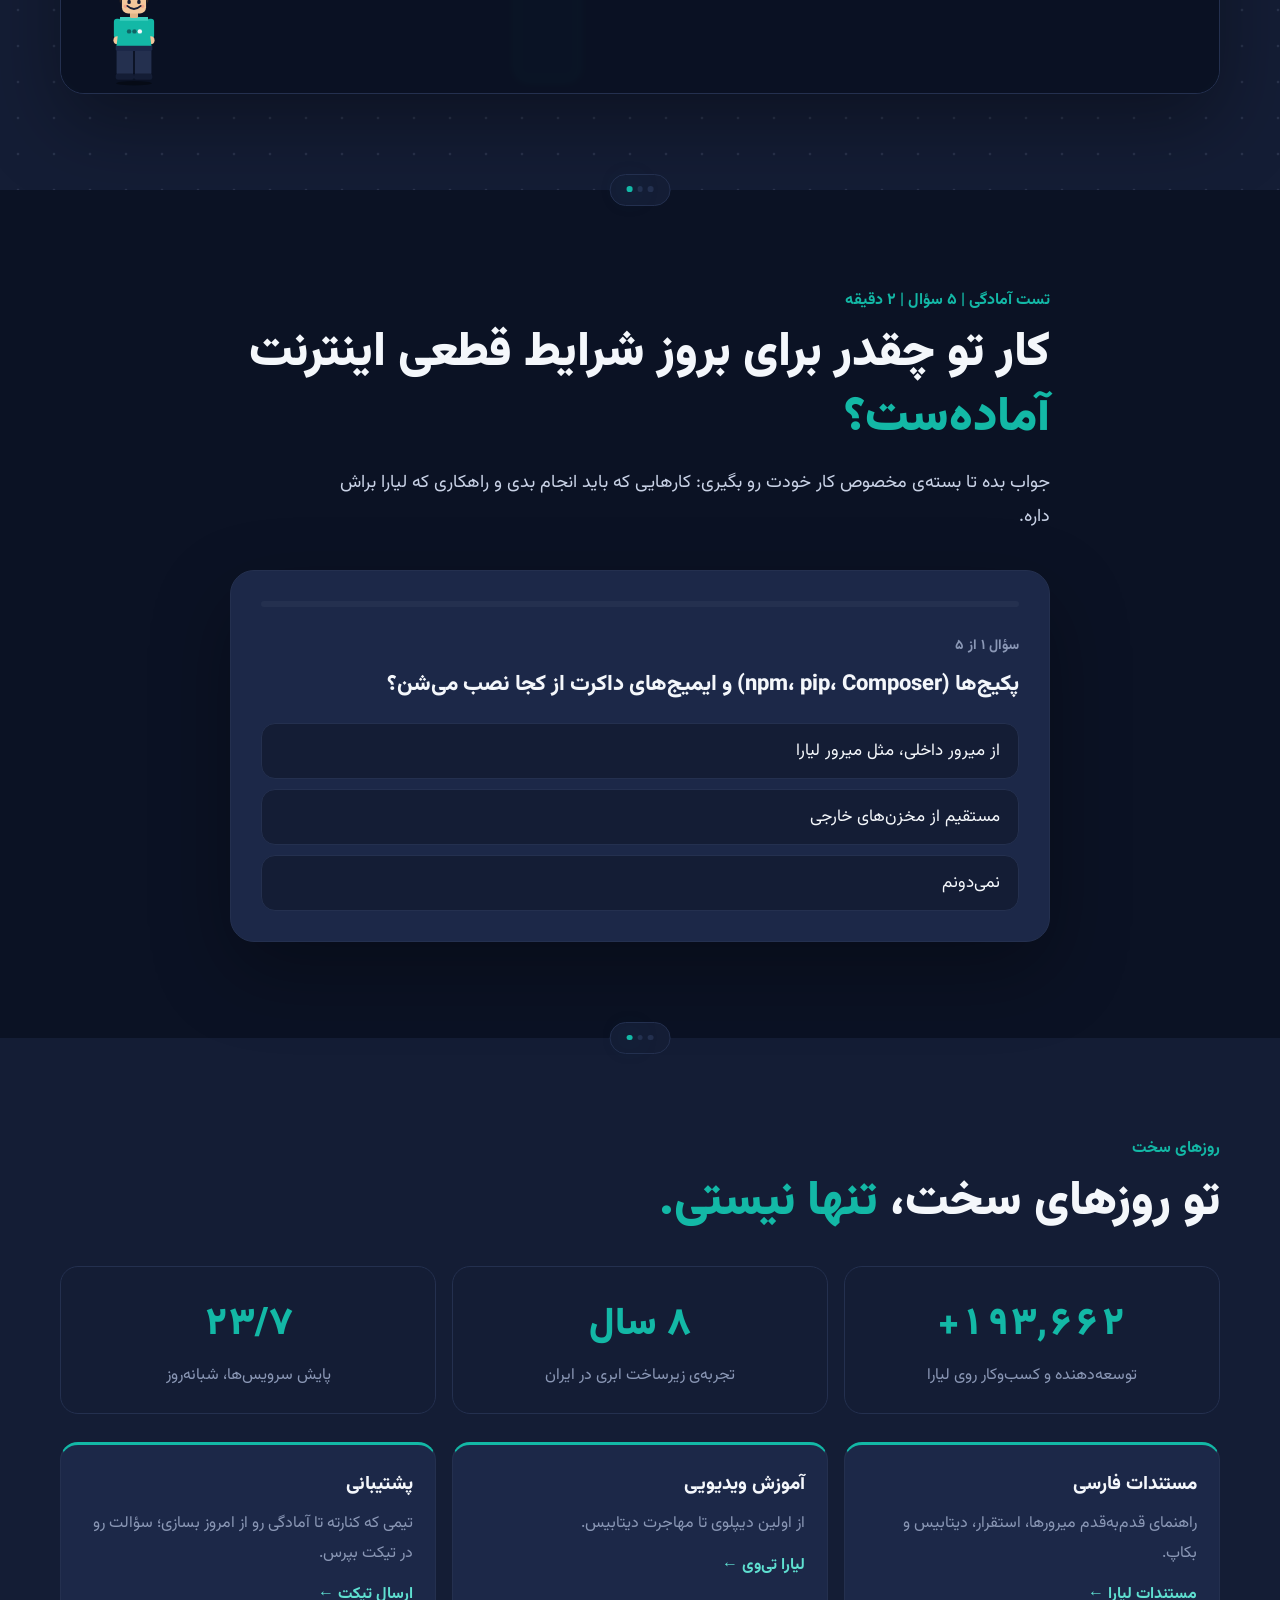
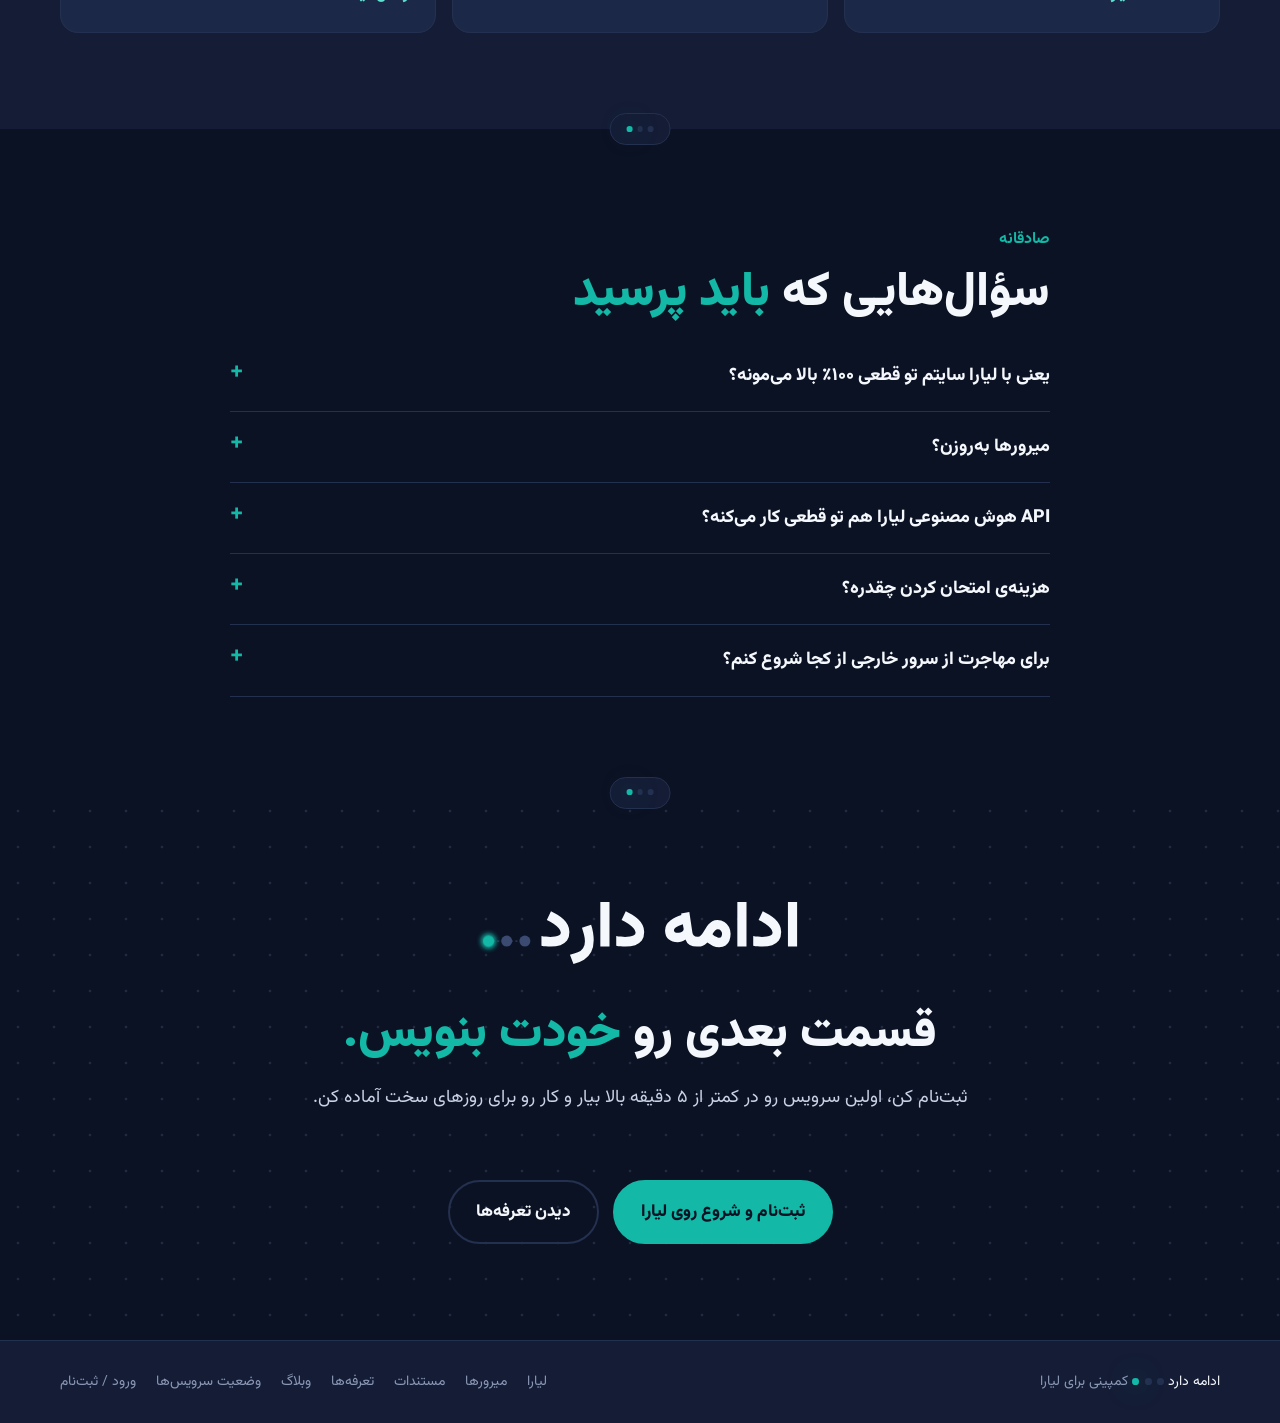
==== commit 75c11e0e: "Game figure: hair, a walk on the start screen, and crying on a loss Below 80 the figure sits down an" ====
--- a/landing/index.html
+++ b/landing/index.html
@@ -12,8 +12,8 @@
 <meta name="twitter:card" content="summary_large_image">
 <meta name="theme-color" content="#141D35">
 <link rel="icon" href="favicon.svg" type="image/svg+xml">
-<link rel="stylesheet" href="../assets/campaign.css">
-<link rel="stylesheet" href="style.css">
+<link rel="stylesheet" href="../assets/campaign.css?v=20261110a">
+<link rel="stylesheet" href="style.css?v=20261110a">
 <script>/* Motion only when the visitor hasn't asked for reduced motion. */
 if (!matchMedia('(prefers-reduced-motion: reduce)').matches && 'IntersectionObserver' in window) document.documentElement.classList.add('motion');</script>
 </head>
@@ -274,7 +274,7 @@
   </div>
 </footer>
 
-<script src="app.js"></script>
-<script src="game.js"></script>
+<script src="app.js?v=20261110a"></script>
+<script src="game.js?v=20261110a"></script>
 </body>
 </html>
--- a/landing/style.css
+++ b/landing/style.css
@@ -212,9 +212,68 @@
 .go-score { font-size: 76px; font-weight: 900; color: var(--teal); line-height: 1.15; font-variant-numeric: tabular-nums; }
 .go-dots { font-size: 30px; margin: 0 0 18px; }
 .go-actions { display: flex; gap: 12px; justify-content: center; flex-wrap: wrap; }
+/* Win: the brick-style figure jumps in, throws its arms up, keeps waving */
+.win { position: absolute; left: calc(100% + 40px); bottom: 0; width: 170px; pointer-events: none; } /* beside the result, to its right */
+.win .fig { display: block; width: 100%; height: auto; overflow: visible; animation: fig-in .6s cubic-bezier(.2,.9,.3,1.2) both; }
+.win-badge { position: absolute; top: -40px; left: 50%; transform: translateX(-50%) rotate(-6deg); background: var(--amber); color: var(--navy-900); font-weight: 900; font-size: 18px; padding: 4px 16px; border-radius: 999px; white-space: nowrap; box-shadow: 0 8px 24px rgba(246,185,76,.35); animation: badge-in .4s 1s cubic-bezier(.2,.9,.3,1.4) both; z-index: 1; }
+.fig * { transform-box: view-box; }
+.fig .fig-shadow { fill: rgba(0,0,0,.35); transform-origin: 85px 222px; }
+.fig .eye { transform-origin: 85px 40px; animation: eye-blink 3.6s 2s infinite; }
+/* win: arms up, three jumps, then waving */
+.fig-win .arm-l { transform-origin: 48px 82px; transform: rotate(150deg); animation: arm-l-up .35s .55s ease-out both; }
+.fig-win .arm-r { transform-origin: 122px 82px; transform: rotate(-150deg); animation: arm-r-up .35s .55s ease-out both, wave .7s 2.2s ease-in-out infinite; }
+.fig-win .fig-body { animation: jump .45s .9s ease-in-out 3; }
+.fig-win .fig-shadow { animation: shadow .45s .9s ease-in-out 3; }
+/* lose: sits, sobs, tears fly, a puddle spreads */
+.is-lose .win-badge { background: var(--red); box-shadow: 0 8px 24px rgba(240,106,106,.35); }
+.fig-lose .arm-l { transform-origin: 48px 112px; transform: rotate(28deg); }
+.fig-lose .arm-r { transform-origin: 122px 112px; transform: rotate(-28deg); }
+.fig-lose .sob { transform-origin: 85px 110px; animation: sob .45s 1s ease-in-out infinite alternate; }
+.fig-lose .wail { transform-origin: 85px 54px; animation: wail .45s 1s ease-in-out infinite alternate; }
+.tear { fill: #7CC4F2; animation: tear-l 1s 1s linear infinite both; }
+.tear.tr { animation-name: tear-r; }
+.tear.d2 { animation-delay: 1.33s; } .tear.d3 { animation-delay: 1.66s; }
+.puddle { transform-origin: 85px 212px; animation: puddle 6s 1.4s cubic-bezier(.2,.7,.3,1) both; }
+.ripple { fill: none; stroke: rgba(200,232,252,.75); stroke-width: 1.5; opacity: 0; transform-origin: 85px 212px; animation: ripple 2s 2.6s ease-out infinite; }
+.ripple.r2 { animation-delay: 3.6s; }
+@keyframes sob { to { transform: translateY(3px) rotate(-1.5deg); } }
+@keyframes wail { to { transform: scale(1.1, .7); } }
+@keyframes tear-l { 0% { opacity: 0; transform: translate(0, 0) scale(.5); } 10% { opacity: 1; } 35% { transform: translate(-16px, -7px) scale(1); } 100% { opacity: 0; transform: translate(-34px, 66px) scale(.8); } }
+@keyframes tear-r { 0% { opacity: 0; transform: translate(0, 0) scale(.5); } 10% { opacity: 1; } 35% { transform: translate(16px, -7px) scale(1); } 100% { opacity: 0; transform: translate(34px, 66px) scale(.8); } }
+@keyframes puddle { from { transform: scale(.05, .3); opacity: .4; } to { transform: none; opacity: 1; } }
+@keyframes ripple { 0% { transform: scale(.3); opacity: .9; } 100% { transform: scale(2.3, 2); opacity: 0; } }
+/* walk: back and forth along the bottom of the start screen */
+.walker { position: absolute; left: 0; right: 0; bottom: 6px; height: 104px; pointer-events: none; }
+.walk { position: absolute; bottom: 0; left: 3%; width: 76px; animation: walk-x 14s linear infinite; }
+.walk .fig { display: block; width: 100%; height: auto; overflow: visible; animation: walk-face 14s steps(1) infinite; }
+.fig-walk .leg-l { transform-origin: 64px 148px; animation: stride .5s ease-in-out infinite alternate; }
+.fig-walk .leg-r { transform-origin: 106px 148px; animation: stride .5s ease-in-out infinite alternate-reverse; }
+.fig-walk .arm-l { transform-origin: 48px 82px; animation: swing .5s ease-in-out infinite alternate-reverse; }
+.fig-walk .arm-r { transform-origin: 122px 82px; animation: swing .5s ease-in-out infinite alternate; }
+.fig-walk .fig-body { animation: bob .25s ease-in-out infinite alternate; }
+@keyframes walk-x { 0% { left: 3%; } 46% { left: calc(97% - 76px); } 50% { left: calc(97% - 76px); } 96% { left: 3%; } 100% { left: 3%; } }
+@keyframes walk-face { 0% { transform: rotate(4deg); } 48% { transform: scaleX(-1) rotate(4deg); } 98% { transform: rotate(4deg); } }
+@keyframes stride { from { transform: rotate(16deg); } to { transform: rotate(-16deg); } }
+@keyframes swing { from { transform: rotate(18deg); } to { transform: rotate(-18deg); } }
+@keyframes bob { to { transform: translateY(-4px); } }
+@keyframes fig-in { from { transform: translateY(115%); } 70% { transform: translateY(-5%); } to { transform: none; } }
+@keyframes badge-in { from { opacity: 0; transform: translateX(-50%) scale(.3) rotate(-6deg); } to { opacity: 1; transform: translateX(-50%) rotate(-6deg); } }
+@keyframes arm-l-up { from { transform: rotate(0); } to { transform: rotate(150deg); } }
+@keyframes arm-r-up { from { transform: rotate(0); } to { transform: rotate(-150deg); } }
+@keyframes wave { 0%, 100% { transform: rotate(-150deg); } 50% { transform: rotate(-118deg); } }
+@keyframes jump { 0%, 100% { transform: translateY(0); } 45% { transform: translateY(-24px); } }
+@keyframes shadow { 0%, 100% { transform: scaleX(1); } 45% { transform: scaleX(.65); } }
+@keyframes eye-blink { 0%, 94%, 100% { transform: scaleY(1); } 97% { transform: scaleY(.1); } }
+.confetti { position: absolute; inset: 0; overflow: hidden; pointer-events: none; }
+.confetti i { position: absolute; top: -16px; width: 8px; height: 14px; border-radius: 2px; animation-name: fall; animation-timing-function: linear; animation-fill-mode: both; }
+@keyframes fall { from { transform: translateY(0) rotate(0); } to { transform: translateY(640px) rotate(var(--r)); } }
+@media (max-width: 980px) {
+  .win { position: relative; left: auto; bottom: auto; width: 92px; margin: 26px auto 0; }
+  .win-badge { font-size: 14px; padding: 2px 12px; top: -26px; }
+}
 .motion .game-overlay:not([hidden]) .go-in { animation: rise .5s cubic-bezier(.2,.8,.2,1) both; }
 @media (max-width: 560px) {
-  .game canvas { height: 580px; }
+  .game canvas { height: 640px; }
   .go-in h3 { font-size: 21px; }
   .go-score { font-size: 58px; }
   .go-actions .btn { padding: 12px 20px; font-size: 15px; }
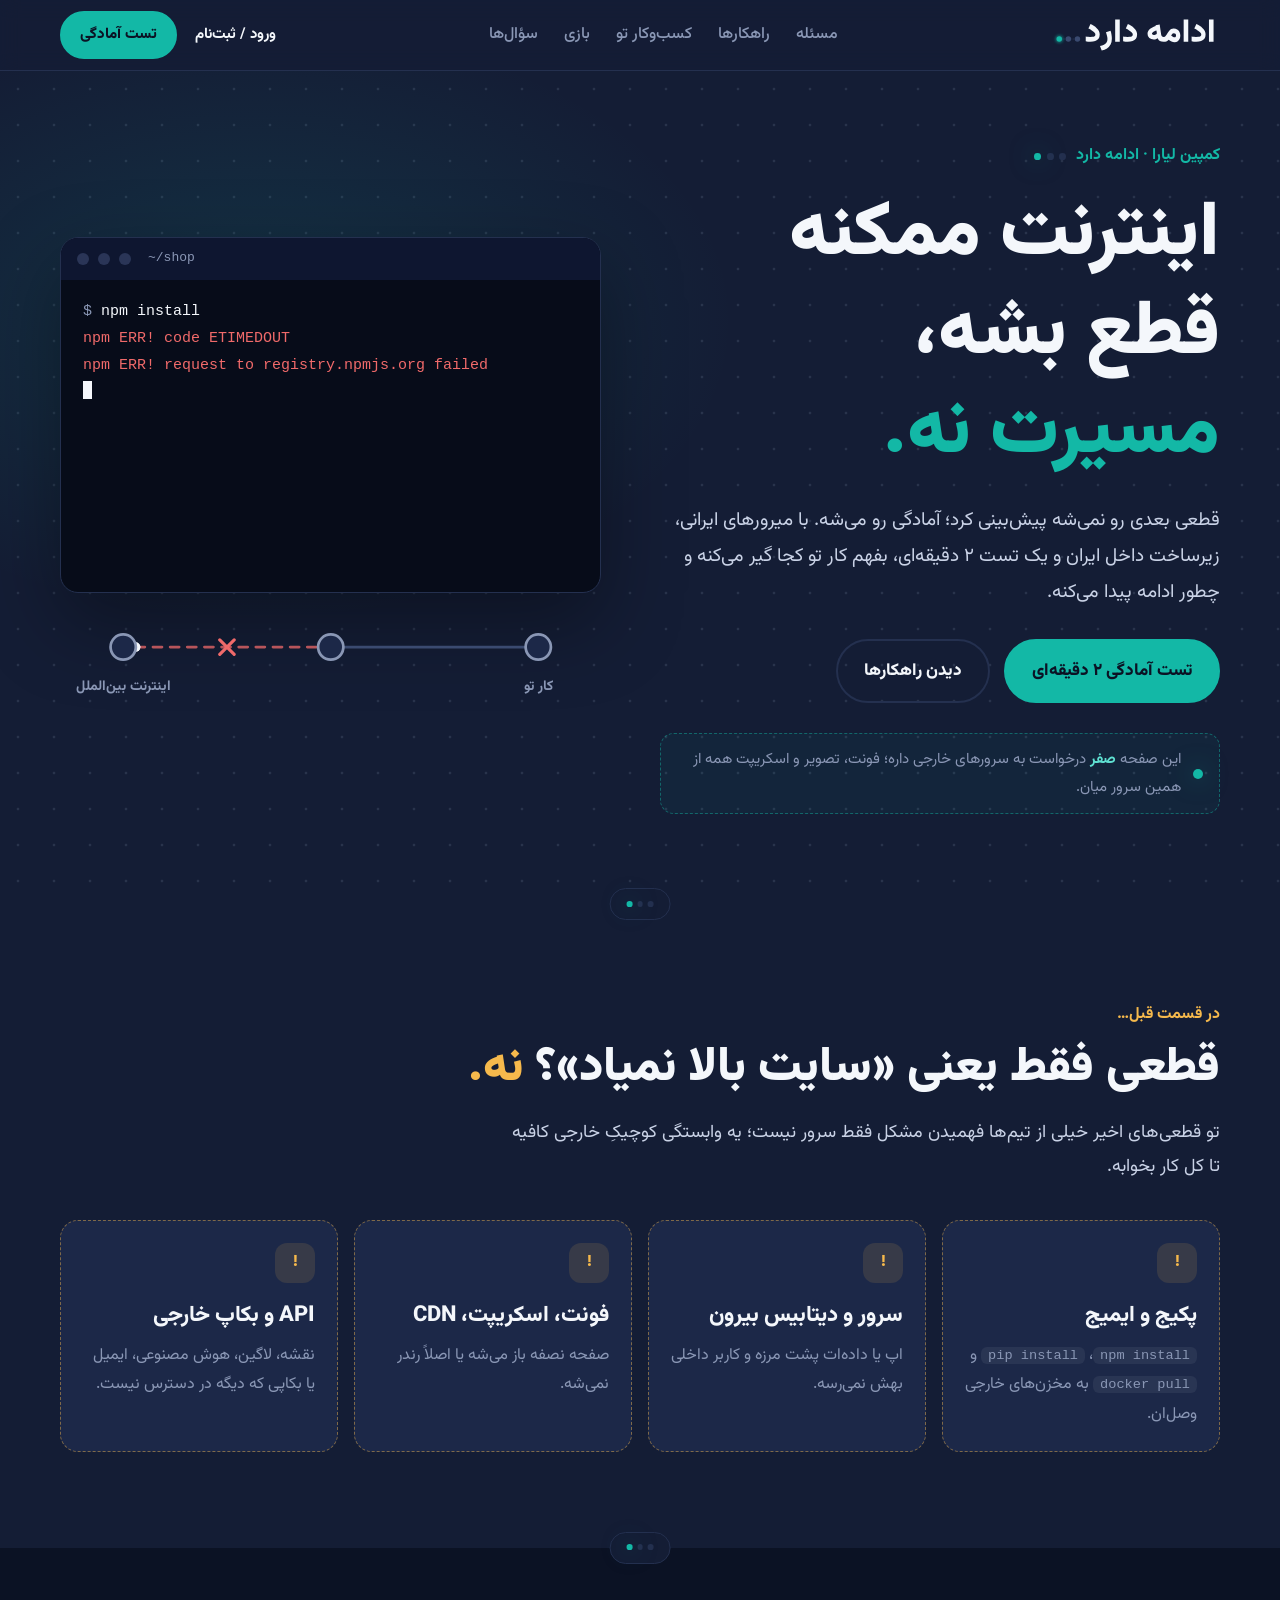
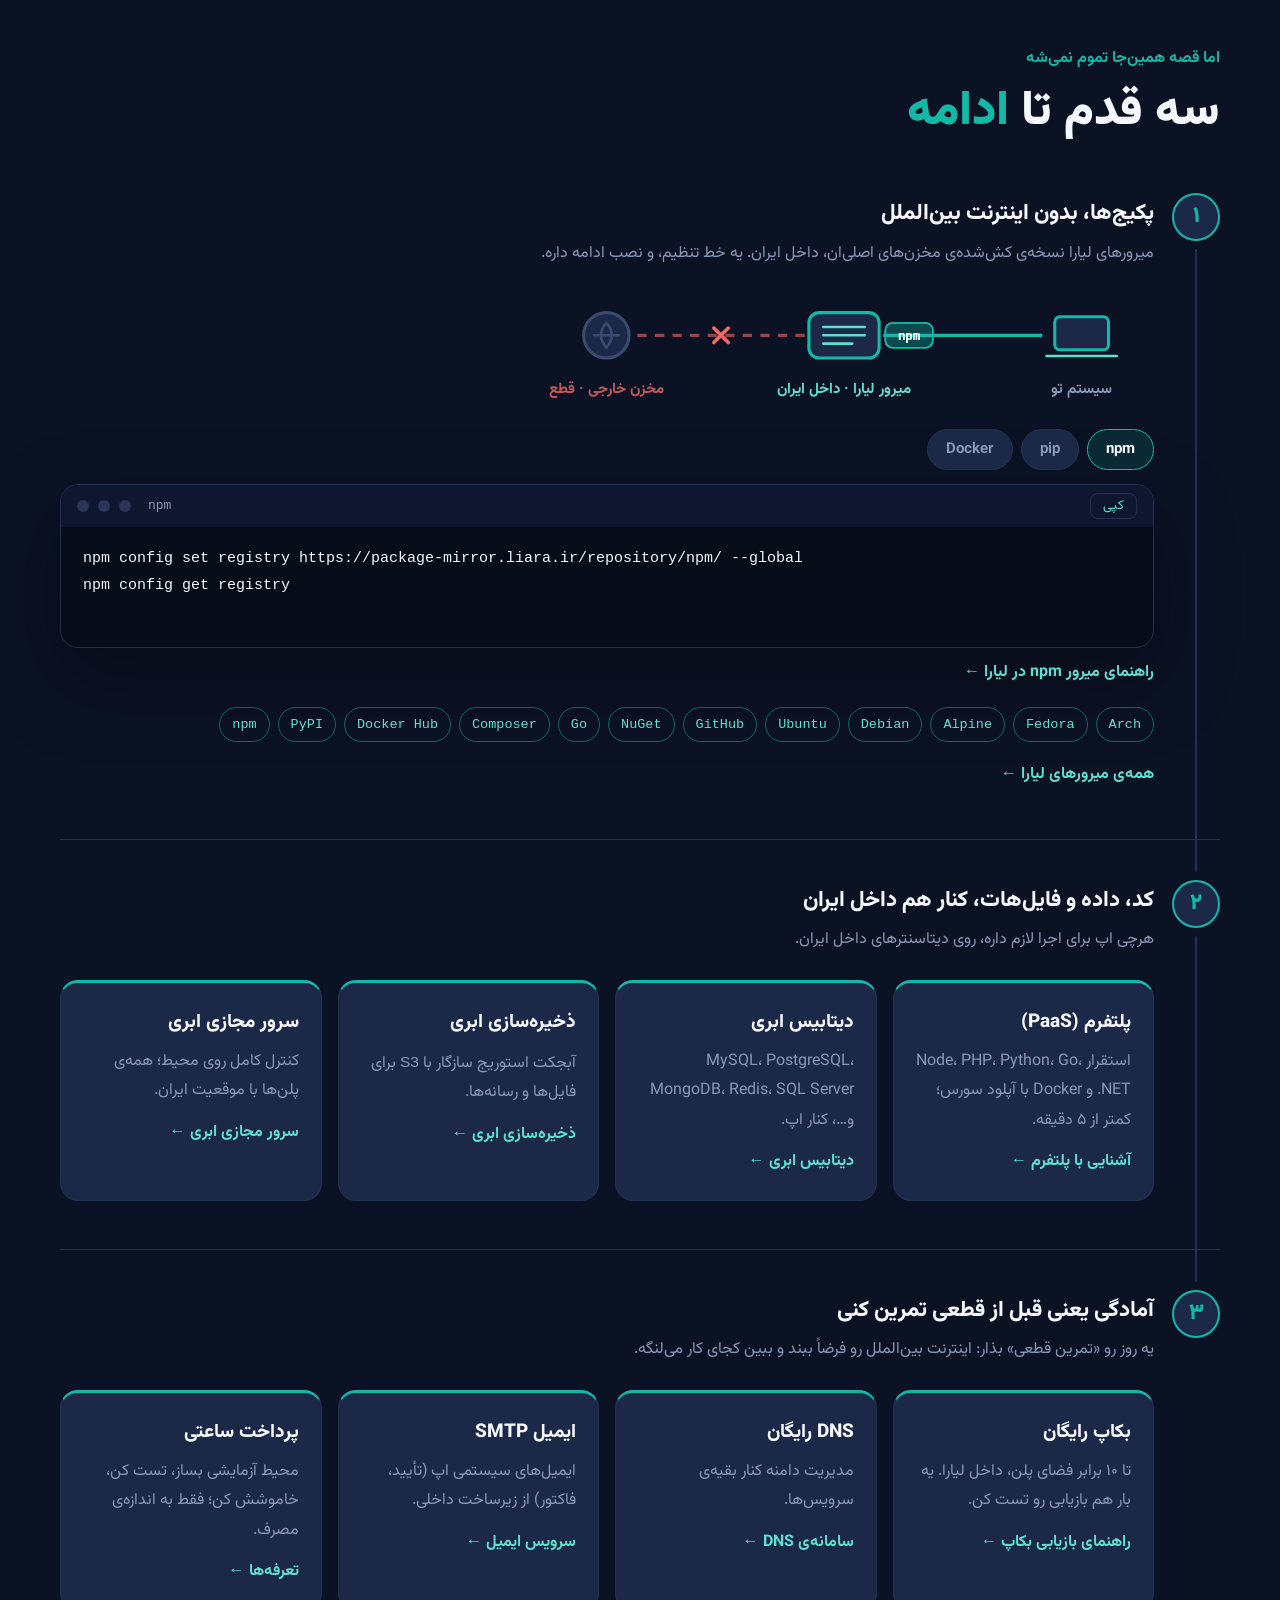
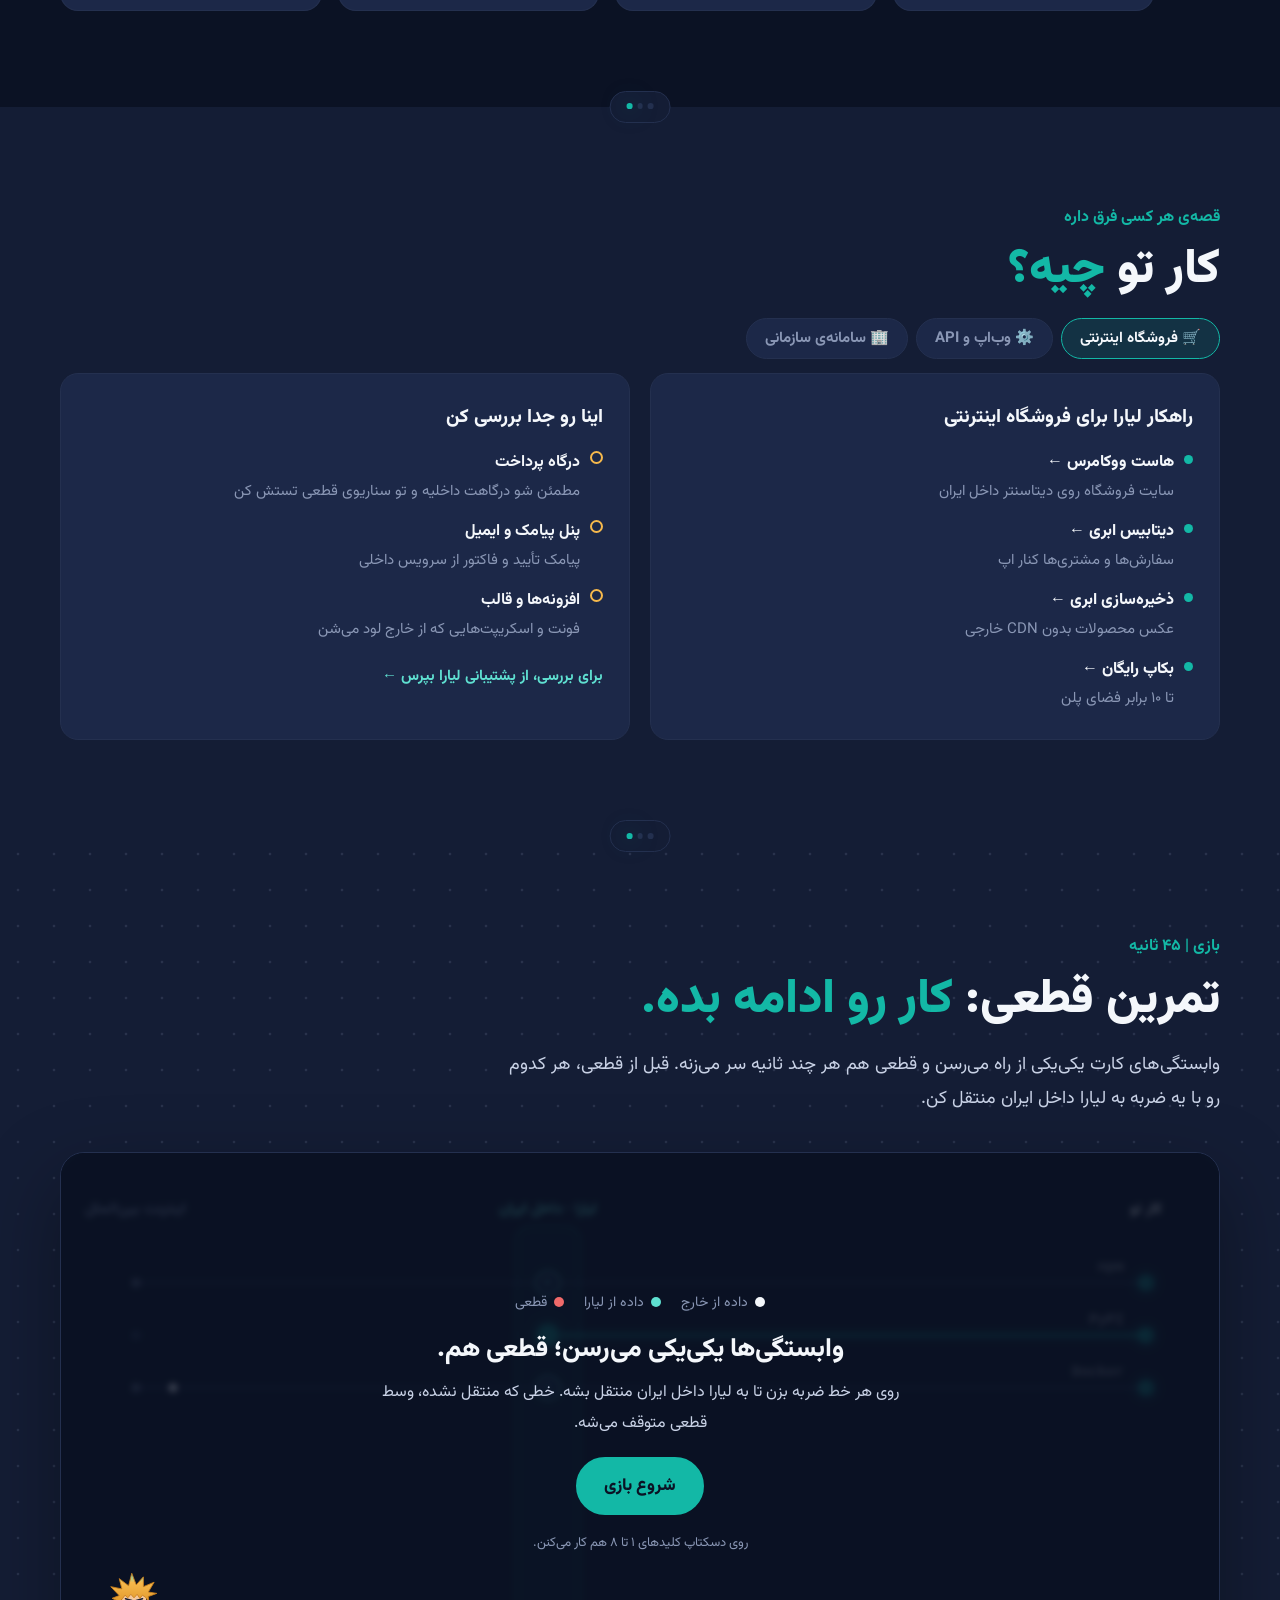
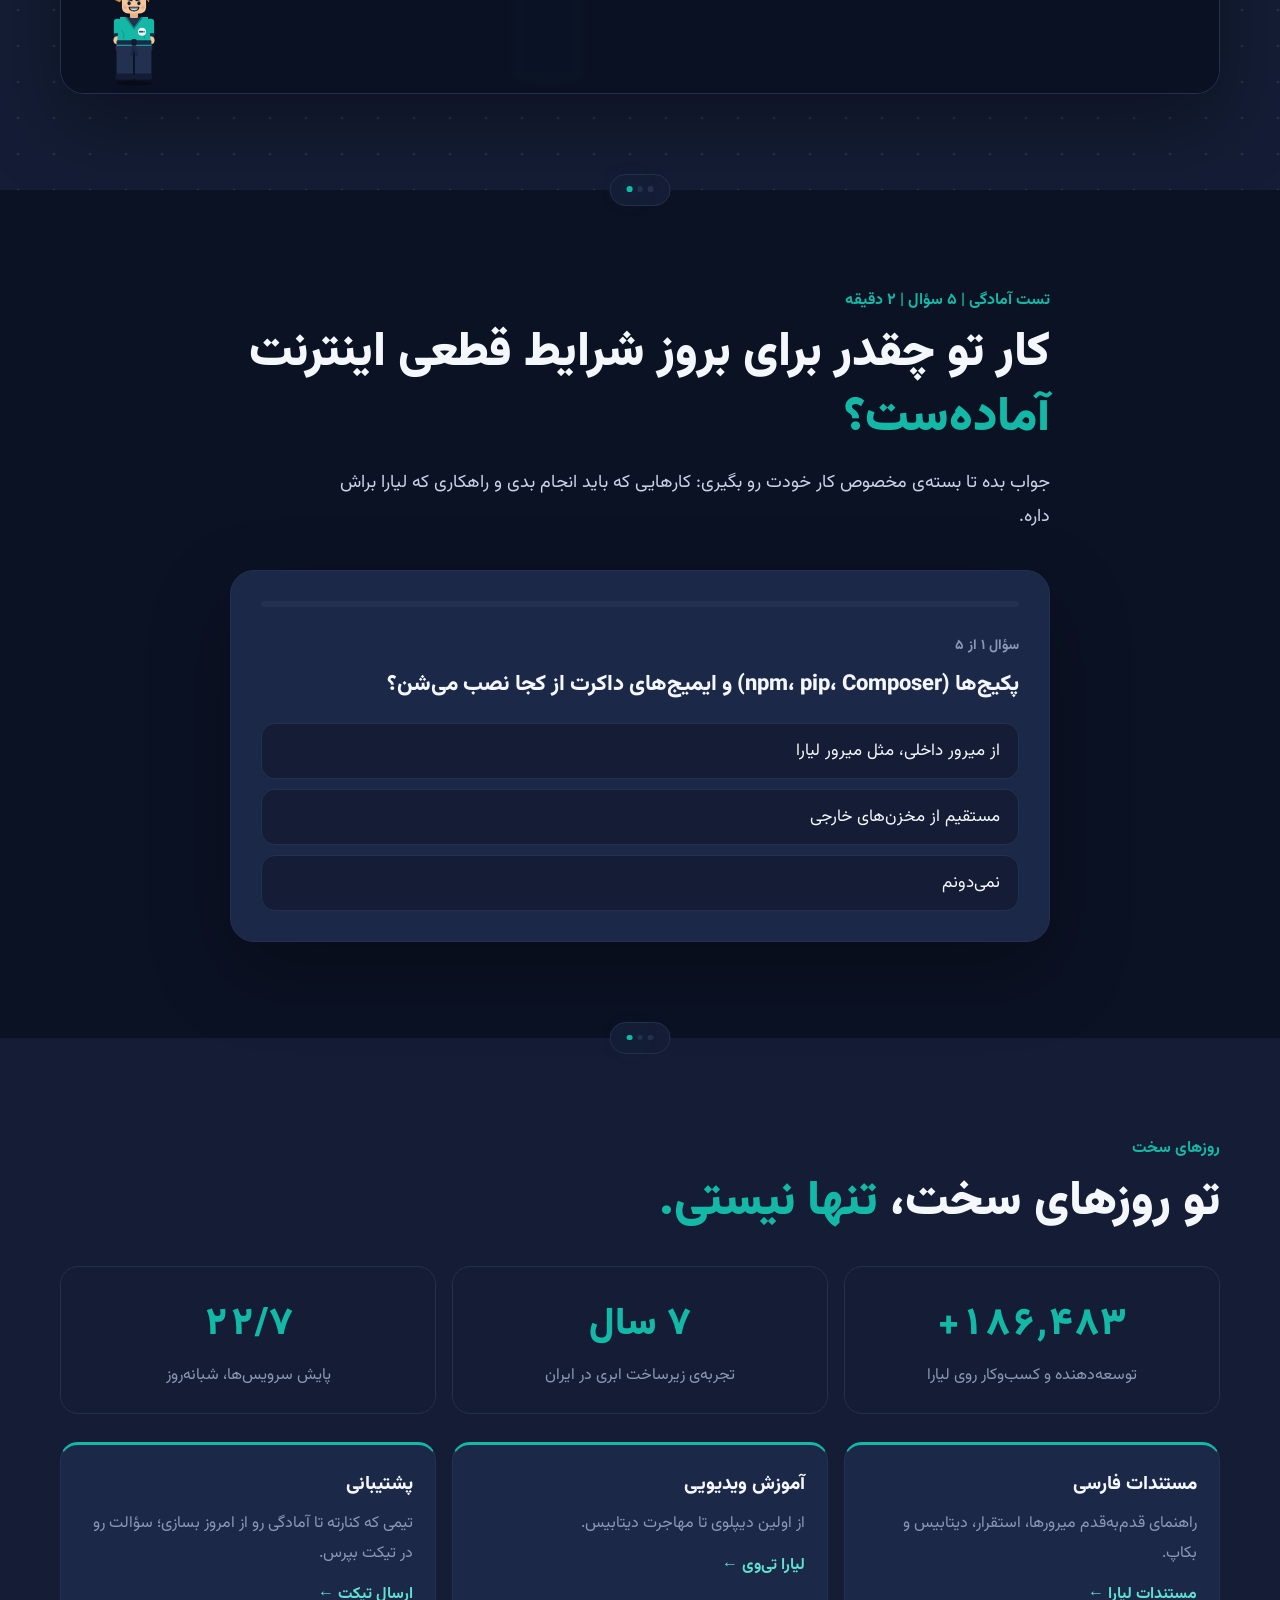
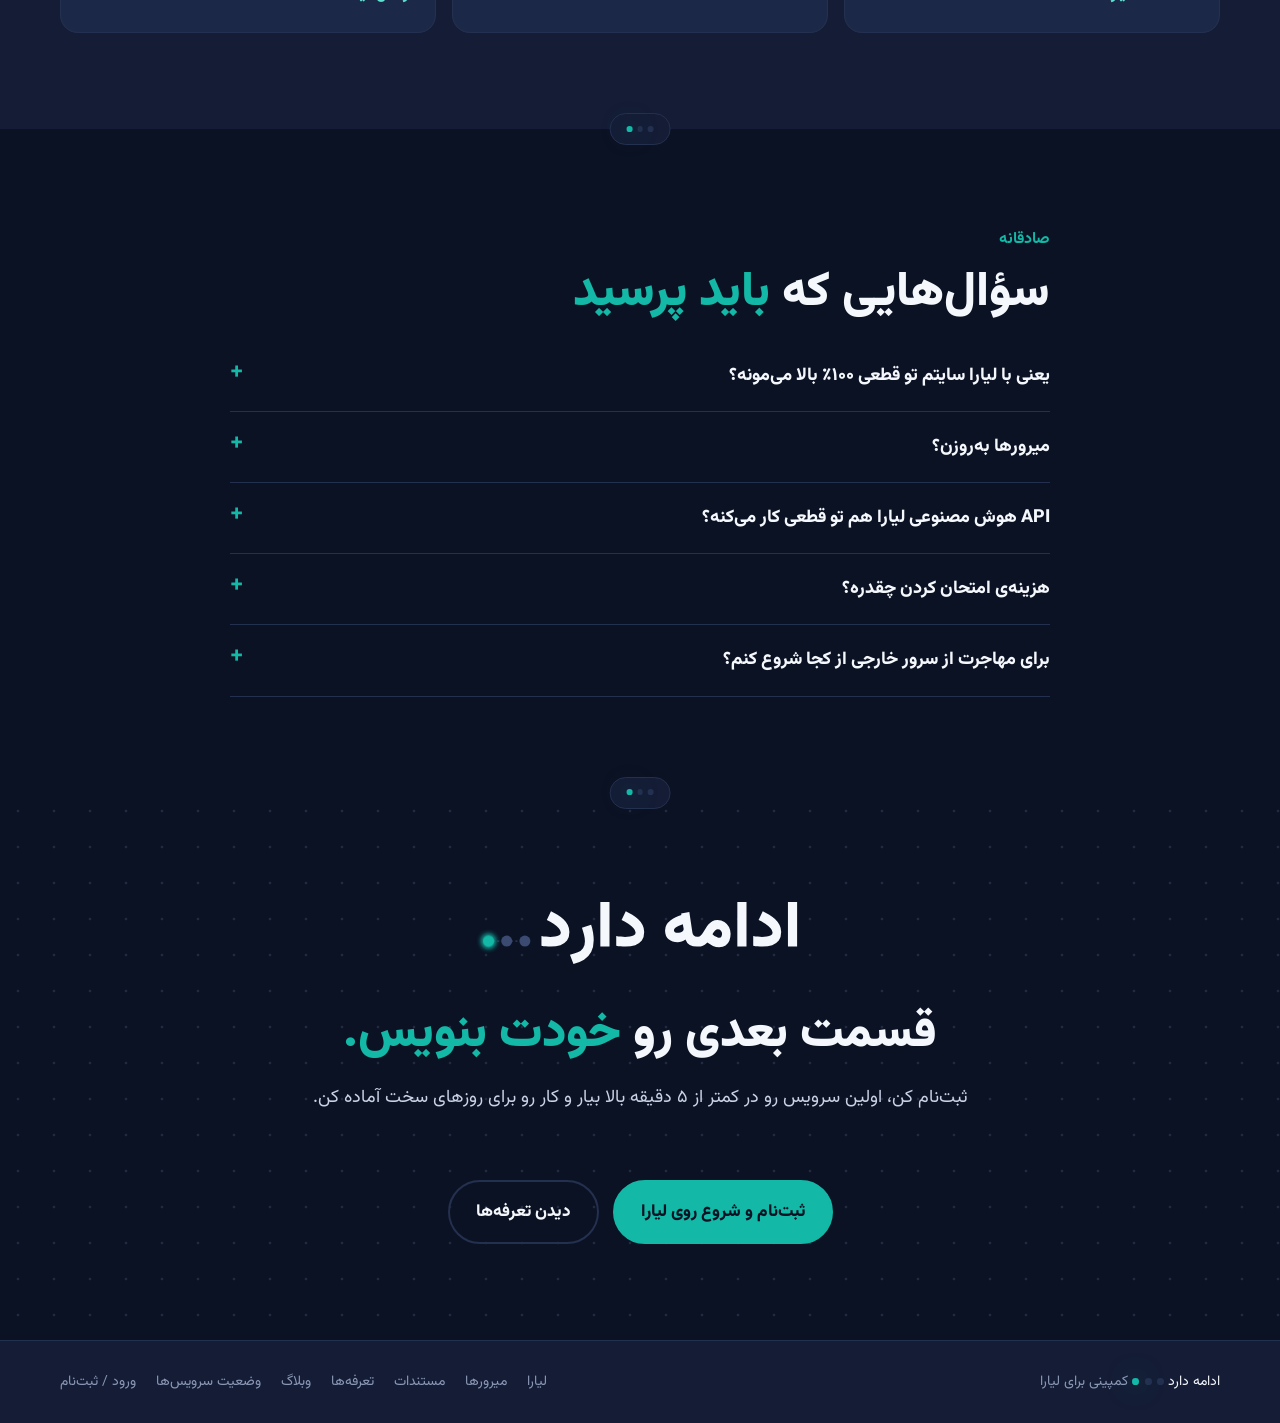
==== commit d35b581e: "Game: new original campaign hero Spiky amber hair with teal tips, teal gi with navy belt, wristbands" ====
--- a/landing/index.html
+++ b/landing/index.html
@@ -12,8 +12,8 @@
 <meta name="twitter:card" content="summary_large_image">
 <meta name="theme-color" content="#141D35">
 <link rel="icon" href="favicon.svg" type="image/svg+xml">
-<link rel="stylesheet" href="../assets/campaign.css?v=20261110a">
-<link rel="stylesheet" href="style.css?v=20261110a">
+<link rel="stylesheet" href="../assets/campaign.css?v=20261110b">
+<link rel="stylesheet" href="style.css?v=20261110b">
 <script>/* Motion only when the visitor hasn't asked for reduced motion. */
 if (!matchMedia('(prefers-reduced-motion: reduce)').matches && 'IntersectionObserver' in window) document.documentElement.classList.add('motion');</script>
 </head>
@@ -274,7 +274,7 @@
   </div>
 </footer>
 
-<script src="app.js?v=20261110a"></script>
-<script src="game.js?v=20261110a"></script>
+<script src="app.js?v=20261110b"></script>
+<script src="game.js?v=20261110b"></script>
 </body>
 </html>
--- a/landing/style.css
+++ b/landing/style.css
@@ -215,13 +215,16 @@
 /* Win: the brick-style figure jumps in, throws its arms up, keeps waving */
 .win { position: absolute; left: calc(100% + 40px); bottom: 0; width: 170px; pointer-events: none; } /* beside the result, to its right */
 .win .fig { display: block; width: 100%; height: auto; overflow: visible; animation: fig-in .6s cubic-bezier(.2,.9,.3,1.2) both; }
-.win-badge { position: absolute; top: -40px; left: 50%; transform: translateX(-50%) rotate(-6deg); background: var(--amber); color: var(--navy-900); font-weight: 900; font-size: 18px; padding: 4px 16px; border-radius: 999px; white-space: nowrap; box-shadow: 0 8px 24px rgba(246,185,76,.35); animation: badge-in .4s 1s cubic-bezier(.2,.9,.3,1.4) both; z-index: 1; }
+.win-badge { position: absolute; top: -66px; left: 50%; transform: translateX(-50%) rotate(-6deg); background: var(--amber); color: var(--navy-900); font-weight: 900; font-size: 18px; padding: 4px 16px; border-radius: 999px; white-space: nowrap; box-shadow: 0 8px 24px rgba(246,185,76,.35); animation: badge-in .4s 1s cubic-bezier(.2,.9,.3,1.4) both; z-index: 1; }
 .fig * { transform-box: view-box; }
 .fig .fig-shadow { fill: rgba(0,0,0,.35); transform-origin: 85px 222px; }
 .fig .eye { transform-origin: 85px 40px; animation: eye-blink 3.6s 2s infinite; }
 /* win: arms up, three jumps, then waving */
-.fig-win .arm-l { transform-origin: 48px 82px; transform: rotate(150deg); animation: arm-l-up .35s .55s ease-out both; }
-.fig-win .arm-r { transform-origin: 122px 82px; transform: rotate(-150deg); animation: arm-r-up .35s .55s ease-out both, wave .7s 2.2s ease-in-out infinite; }
+.fig-win .arm-l { transform-origin: 48px 82px; transform: rotate(165deg); animation: arm-l-up .35s .55s ease-out both, pump-l .6s 2.2s ease-in-out infinite; }
+.fig-win .arm-r { transform-origin: 122px 82px; transform: rotate(-165deg); animation: arm-r-up .35s .55s ease-out both, pump-r .6s 2.2s ease-in-out infinite; }
+.fig-win .aura { transform-origin: 85px 100px; animation: aura 1.4s .5s ease-in-out infinite alternate both; }
+.fig-win .hair { filter: drop-shadow(0 0 5px rgba(95,224,209,.75)); }
+@keyframes aura { from { transform: scale(.7); opacity: .25; } to { transform: scale(1.06); opacity: 1; } }
 .fig-win .fig-body { animation: jump .45s .9s ease-in-out 3; }
 .fig-win .fig-shadow { animation: shadow .45s .9s ease-in-out 3; }
 /* lose: sits, sobs, tears fly, a puddle spreads */
@@ -258,9 +261,10 @@
 @keyframes bob { to { transform: translateY(-4px); } }
 @keyframes fig-in { from { transform: translateY(115%); } 70% { transform: translateY(-5%); } to { transform: none; } }
 @keyframes badge-in { from { opacity: 0; transform: translateX(-50%) scale(.3) rotate(-6deg); } to { opacity: 1; transform: translateX(-50%) rotate(-6deg); } }
-@keyframes arm-l-up { from { transform: rotate(0); } to { transform: rotate(150deg); } }
-@keyframes arm-r-up { from { transform: rotate(0); } to { transform: rotate(-150deg); } }
-@keyframes wave { 0%, 100% { transform: rotate(-150deg); } 50% { transform: rotate(-118deg); } }
+@keyframes arm-l-up { from { transform: rotate(0); } to { transform: rotate(165deg); } }
+@keyframes arm-r-up { from { transform: rotate(0); } to { transform: rotate(-165deg); } }
+@keyframes pump-l { 0%, 100% { transform: rotate(165deg); } 50% { transform: rotate(150deg); } }
+@keyframes pump-r { 0%, 100% { transform: rotate(-165deg); } 50% { transform: rotate(-150deg); } }
 @keyframes jump { 0%, 100% { transform: translateY(0); } 45% { transform: translateY(-24px); } }
 @keyframes shadow { 0%, 100% { transform: scaleX(1); } 45% { transform: scaleX(.65); } }
 @keyframes eye-blink { 0%, 94%, 100% { transform: scaleY(1); } 97% { transform: scaleY(.1); } }
@@ -268,8 +272,8 @@
 .confetti i { position: absolute; top: -16px; width: 8px; height: 14px; border-radius: 2px; animation-name: fall; animation-timing-function: linear; animation-fill-mode: both; }
 @keyframes fall { from { transform: translateY(0) rotate(0); } to { transform: translateY(640px) rotate(var(--r)); } }
 @media (max-width: 980px) {
-  .win { position: relative; left: auto; bottom: auto; width: 92px; margin: 26px auto 0; }
-  .win-badge { font-size: 14px; padding: 2px 12px; top: -26px; }
+  .win { position: relative; left: auto; bottom: auto; width: 92px; margin: 40px auto 0; }
+  .win-badge { font-size: 14px; padding: 2px 12px; top: -40px; }
 }
 .motion .game-overlay:not([hidden]) .go-in { animation: rise .5s cubic-bezier(.2,.8,.2,1) both; }
 @media (max-width: 560px) {
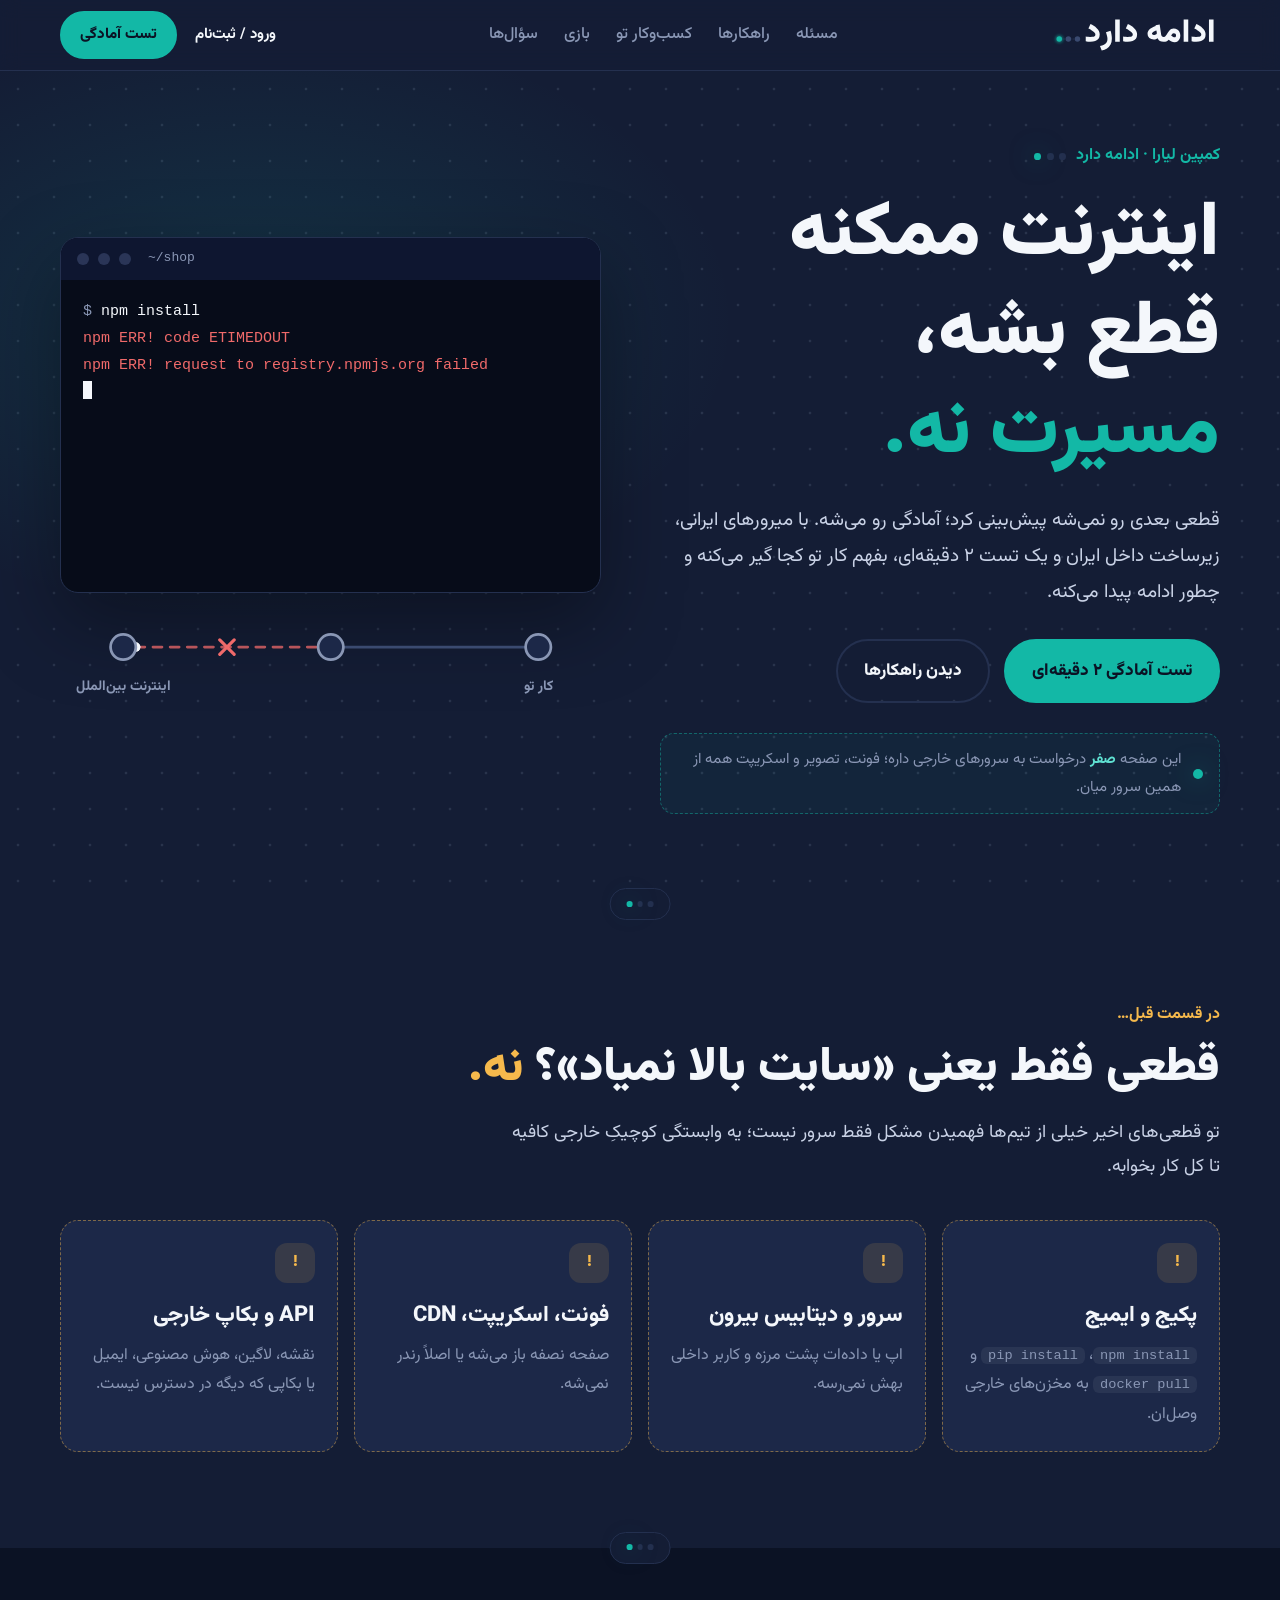
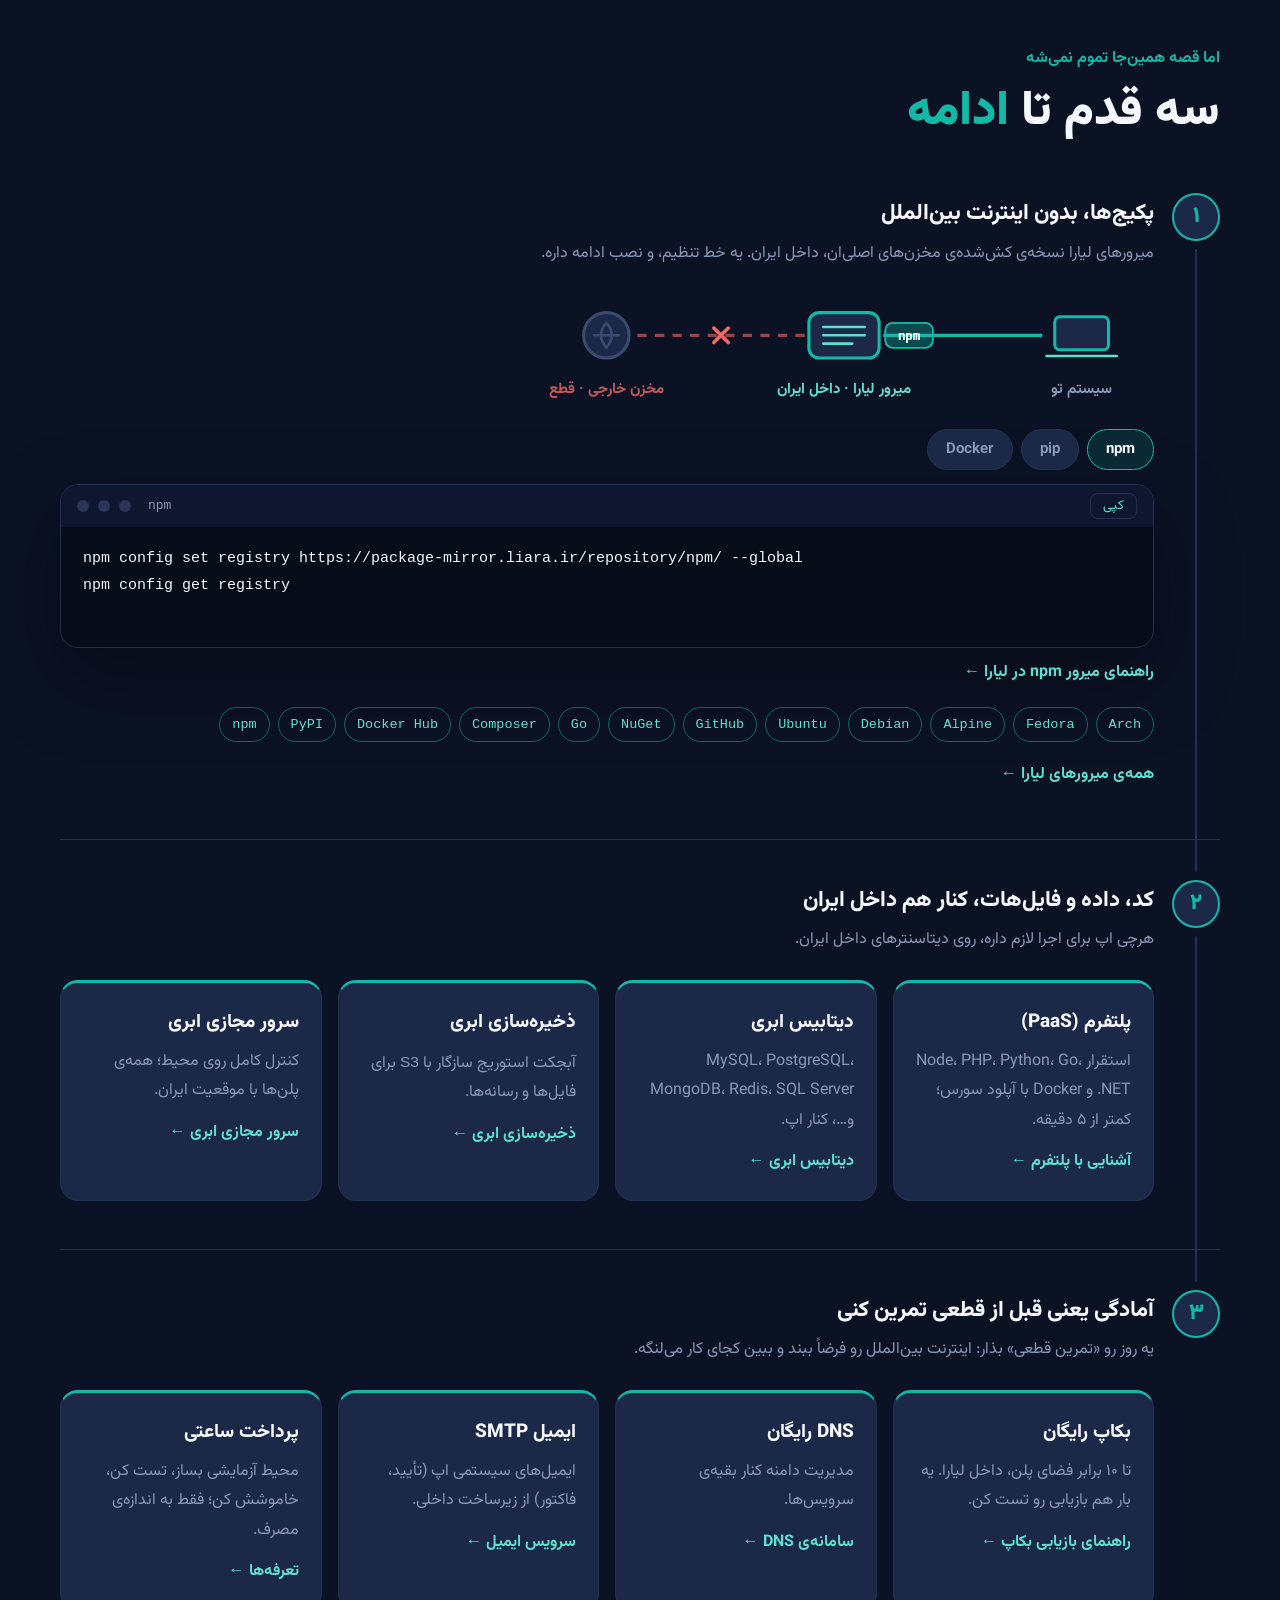
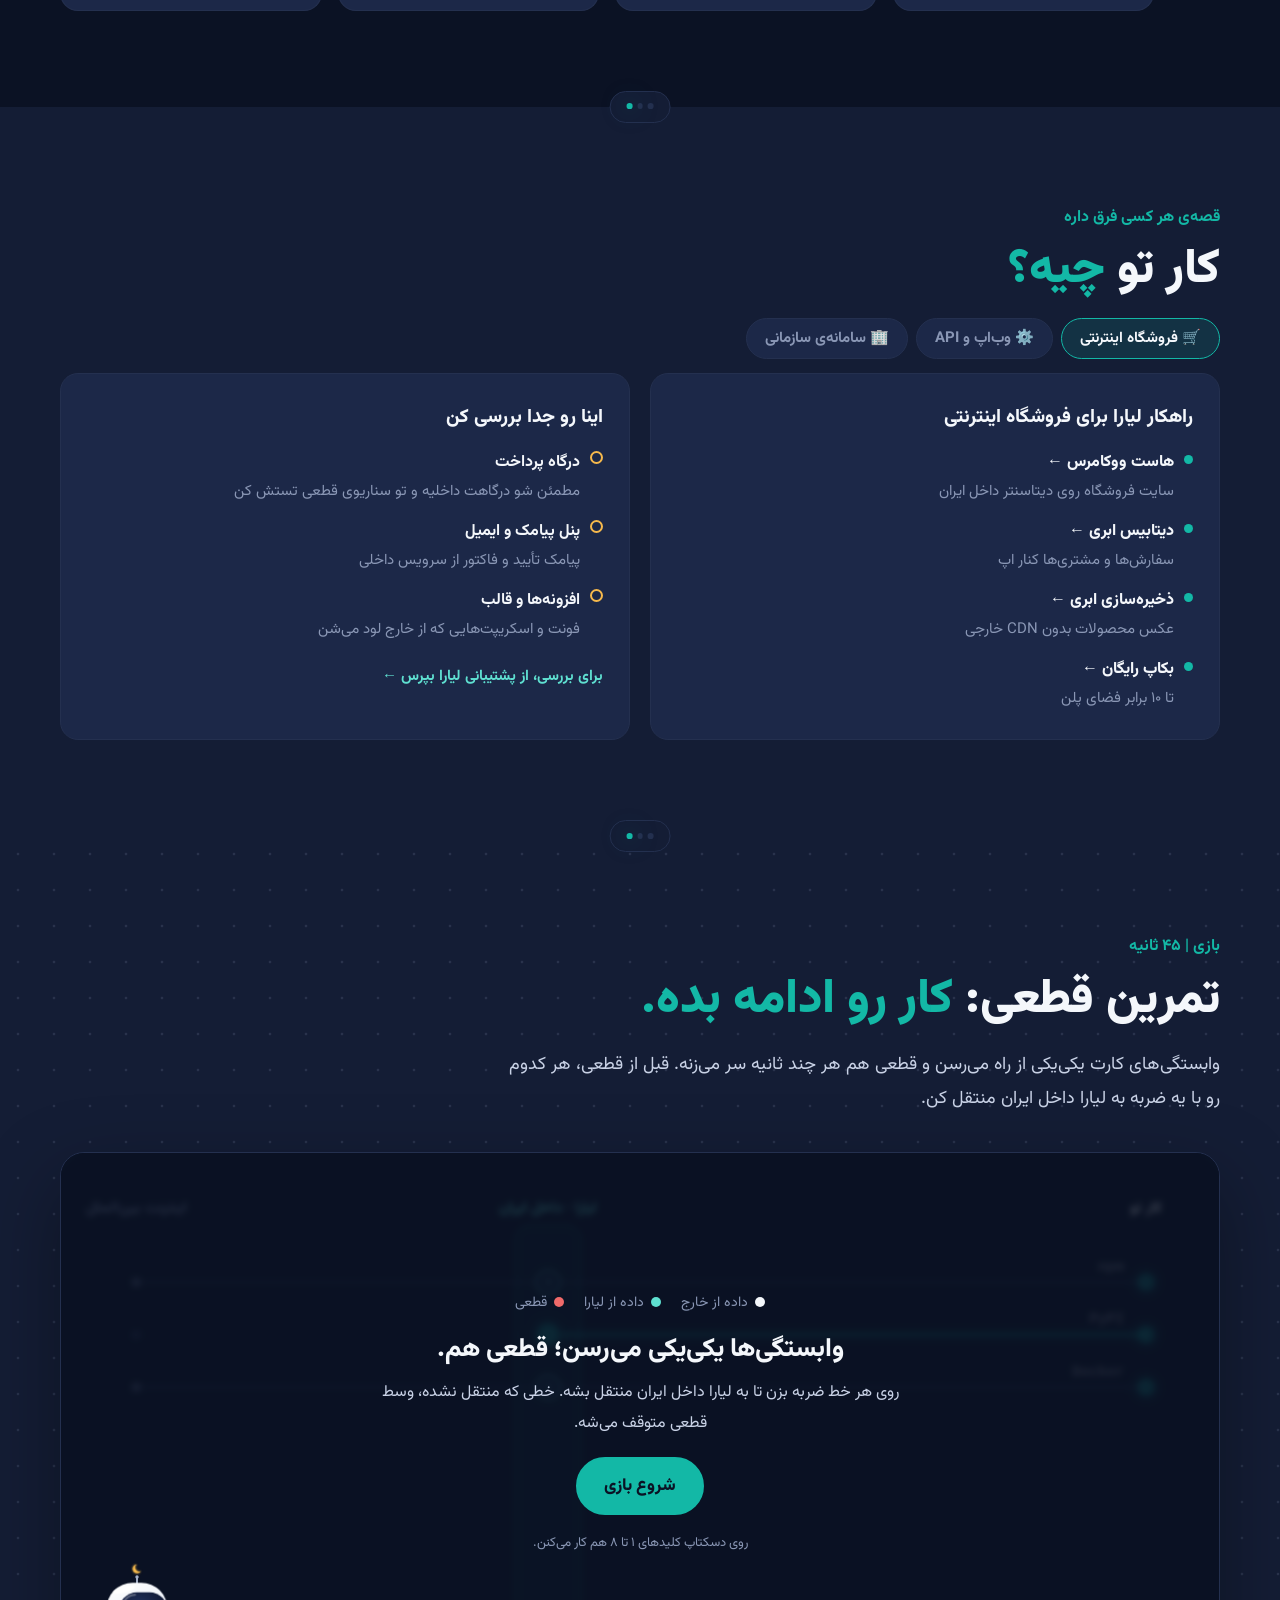
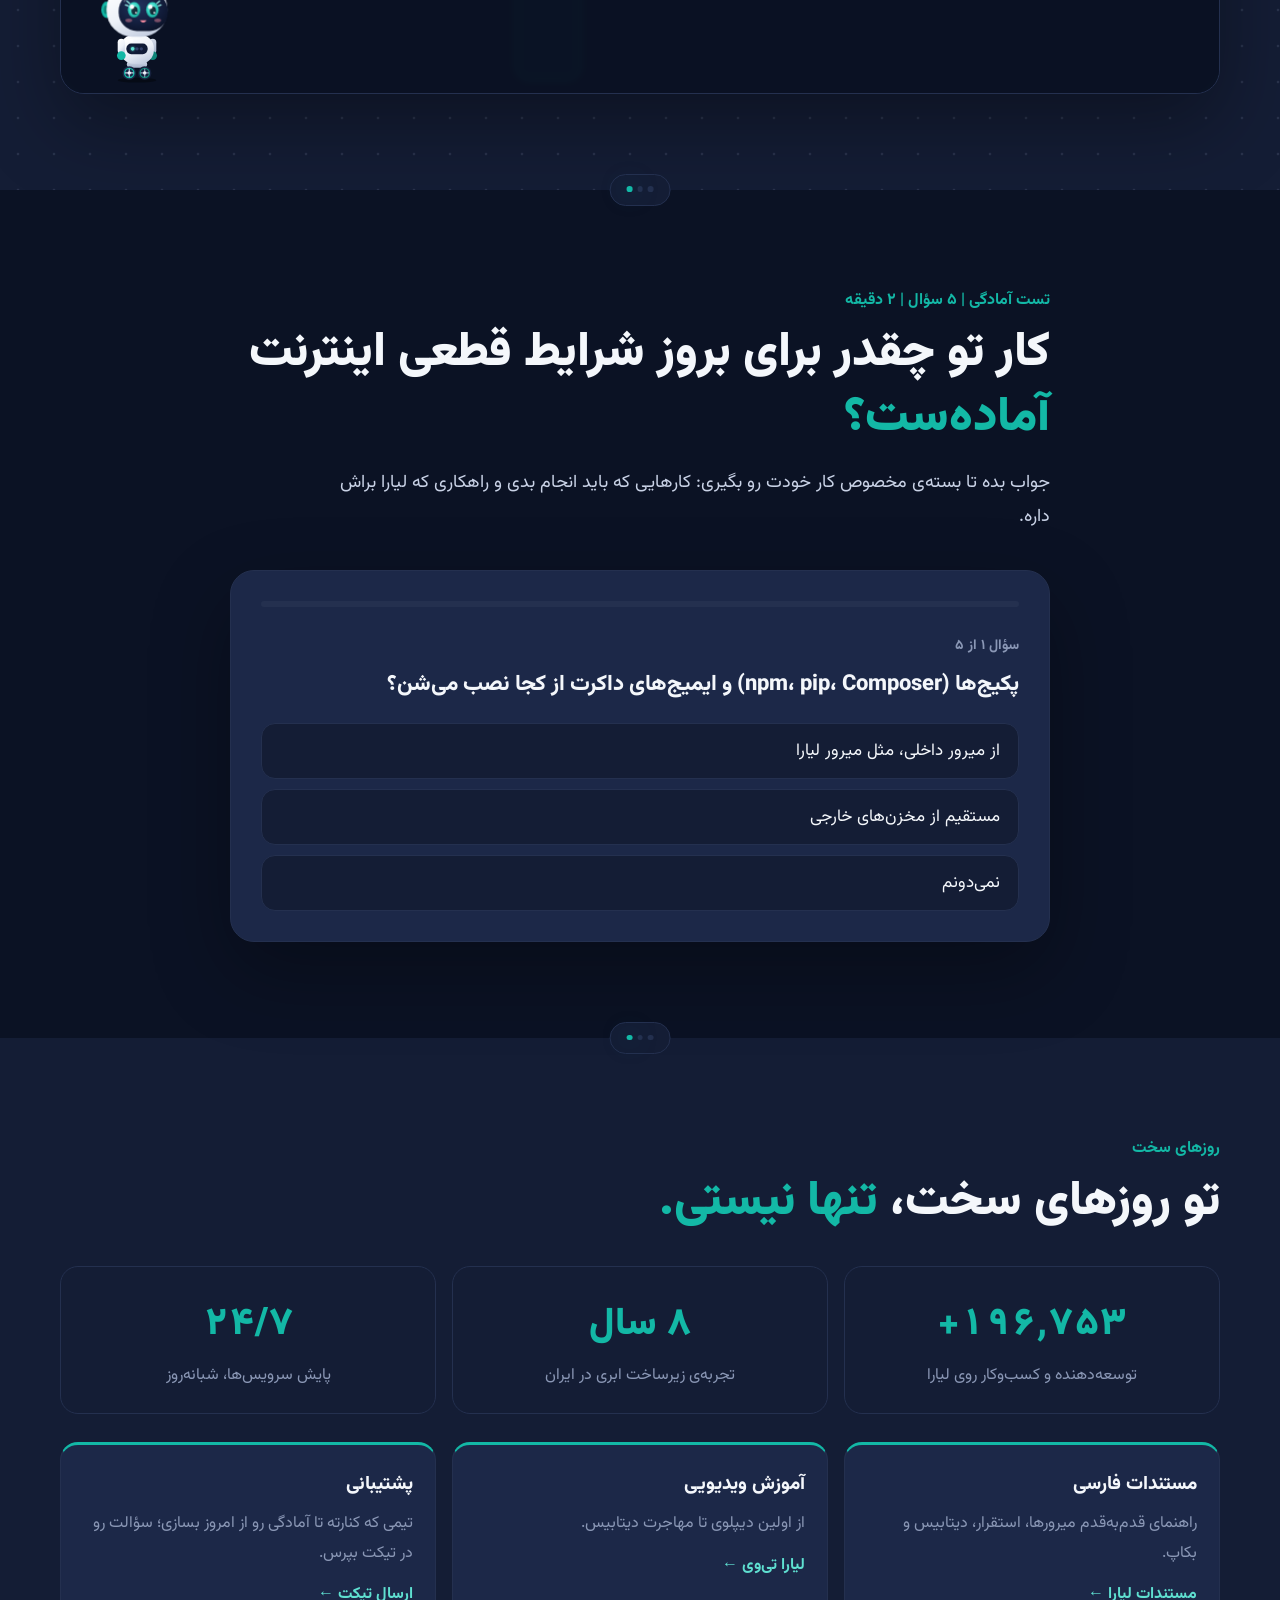
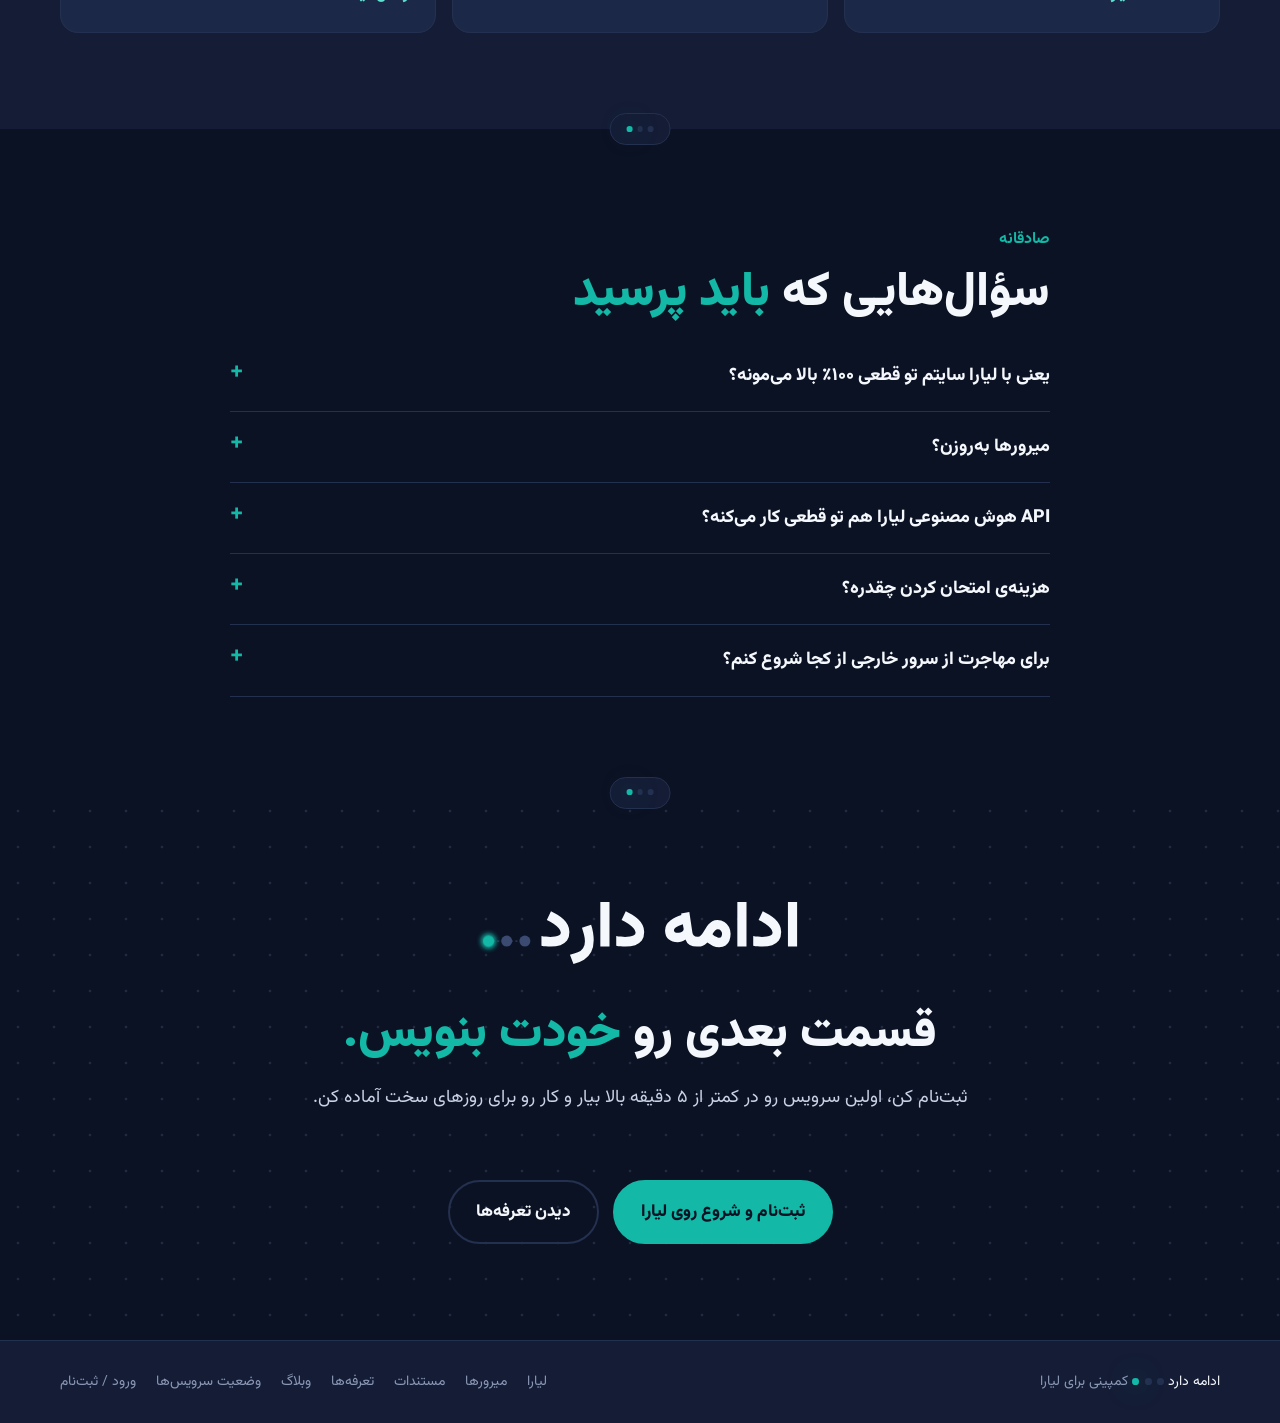
==== commit 41f3ca16: "Game: chibi campaign robot on two wheels Big glossy head, sparkling teal eyes, a floating amber moon" ====
--- a/landing/index.html
+++ b/landing/index.html
@@ -12,8 +12,8 @@
 <meta name="twitter:card" content="summary_large_image">
 <meta name="theme-color" content="#141D35">
 <link rel="icon" href="favicon.svg" type="image/svg+xml">
-<link rel="stylesheet" href="../assets/campaign.css?v=20261110b">
-<link rel="stylesheet" href="style.css?v=20261110b">
+<link rel="stylesheet" href="../assets/campaign.css?v=20261110d">
+<link rel="stylesheet" href="style.css?v=20261110d">
 <script>/* Motion only when the visitor hasn't asked for reduced motion. */
 if (!matchMedia('(prefers-reduced-motion: reduce)').matches && 'IntersectionObserver' in window) document.documentElement.classList.add('motion');</script>
 </head>
@@ -274,7 +274,7 @@
   </div>
 </footer>
 
-<script src="app.js?v=20261110b"></script>
-<script src="game.js?v=20261110b"></script>
+<script src="app.js?v=20261110d"></script>
+<script src="game.js?v=20261110d"></script>
 </body>
 </html>
--- a/landing/style.css
+++ b/landing/style.css
@@ -217,22 +217,43 @@
 .win .fig { display: block; width: 100%; height: auto; overflow: visible; animation: fig-in .6s cubic-bezier(.2,.9,.3,1.2) both; }
 .win-badge { position: absolute; top: -66px; left: 50%; transform: translateX(-50%) rotate(-6deg); background: var(--amber); color: var(--navy-900); font-weight: 900; font-size: 18px; padding: 4px 16px; border-radius: 999px; white-space: nowrap; box-shadow: 0 8px 24px rgba(246,185,76,.35); animation: badge-in .4s 1s cubic-bezier(.2,.9,.3,1.4) both; z-index: 1; }
 .fig * { transform-box: view-box; }
-.fig .fig-shadow { fill: rgba(0,0,0,.35); transform-origin: 85px 222px; }
-.fig .eye { transform-origin: 85px 40px; animation: eye-blink 3.6s 2s infinite; }
-/* win: arms up, three jumps, then waving */
-.fig-win .arm-l { transform-origin: 48px 82px; transform: rotate(165deg); animation: arm-l-up .35s .55s ease-out both, pump-l .6s 2.2s ease-in-out infinite; }
-.fig-win .arm-r { transform-origin: 122px 82px; transform: rotate(-165deg); animation: arm-r-up .35s .55s ease-out both, pump-r .6s 2.2s ease-in-out infinite; }
+.fig .fig-shadow { fill: rgba(0,0,0,.35); transform-origin: 85px 216px; }
+.fig .eye { transform-box: fill-box; transform-origin: center; animation: eye-blink 3.6s 2s infinite; }
+/* the head floats a little, the moon rocks, the chest dot twinkles */
+.fig .float { animation: float 2.8s ease-in-out infinite alternate; }
+.fig .moon { transform-origin: 85px -16px; animation: moon 4s ease-in-out infinite alternate; }
+.fig .star { animation: twinkle 1.8s ease-in-out infinite alternate; }
+@keyframes float { from { transform: translateY(0); } to { transform: translateY(-4px); } }
+@keyframes moon { from { transform: rotate(-12deg); } to { transform: rotate(10deg) translateY(-3px); } }
+@keyframes twinkle { from { opacity: .55; } to { opacity: 1; } }
+@keyframes eye-blink { 0%, 94%, 100% { transform: scaleY(1); } 97% { transform: scaleY(.1); } }
+/* win: arms up, two happy spins with hops, wheels whirl, aura and sparkles */
+.fig-win .arm-l { transform-origin: 52.5px 134px; transform: rotate(155deg); animation: arm-l-up .35s .55s ease-out both, pump-l .6s 3s ease-in-out infinite; }
+.fig-win .arm-r { transform-origin: 117.5px 134px; transform: rotate(-155deg); animation: arm-r-up .35s .55s ease-out both, pump-r .6s 3s ease-in-out infinite; }
 .fig-win .aura { transform-origin: 85px 100px; animation: aura 1.4s .5s ease-in-out infinite alternate both; }
-.fig-win .hair { filter: drop-shadow(0 0 5px rgba(95,224,209,.75)); }
+.fig-win .spin { transform-origin: 85px 120px; animation: spin 1.1s .9s ease-in-out 2; }
+.fig-win .fig-body { animation: jump .55s .9s ease-in-out 4; }
+.fig-win .fig-shadow { animation: shadow .55s .9s ease-in-out 4; }
+.fig-win .spokes { animation: roll .5s linear infinite; }
+.fig-win .spk { transform-box: fill-box; transform-origin: center; animation: sparkle 1.2s ease-in-out infinite alternate; }
+.fig-win .s2 { animation-delay: .3s; } .fig-win .s3 { animation-delay: .6s; } .fig-win .s4 { animation-delay: .9s; }
 @keyframes aura { from { transform: scale(.7); opacity: .25; } to { transform: scale(1.06); opacity: 1; } }
-.fig-win .fig-body { animation: jump .45s .9s ease-in-out 3; }
-.fig-win .fig-shadow { animation: shadow .45s .9s ease-in-out 3; }
-/* lose: sits, sobs, tears fly, a puddle spreads */
+@keyframes arm-l-up { from { transform: rotate(0); } to { transform: rotate(155deg); } }
+@keyframes arm-r-up { from { transform: rotate(0); } to { transform: rotate(-155deg); } }
+@keyframes pump-l { 0%, 100% { transform: rotate(155deg); } 50% { transform: rotate(140deg); } }
+@keyframes pump-r { 0%, 100% { transform: rotate(-155deg); } 50% { transform: rotate(-140deg); } }
+@keyframes spin { 0%, 100% { transform: scaleX(1); } 50% { transform: scaleX(-1); } }
+@keyframes jump { 0%, 100% { transform: translateY(0); } 45% { transform: translateY(-20px); } }
+@keyframes shadow { 0%, 100% { transform: scaleX(1); } 45% { transform: scaleX(.6); } }
+@keyframes sparkle { from { transform: scale(.6) rotate(0); opacity: .5; } to { transform: scale(1.15) rotate(20deg); opacity: 1; } }
+@keyframes roll { to { transform: rotate(360deg); } }
+/* lose: slumps down, sobs, tears fly, a puddle spreads */
 .is-lose .win-badge { background: var(--red); box-shadow: 0 8px 24px rgba(240,106,106,.35); }
-.fig-lose .arm-l { transform-origin: 48px 112px; transform: rotate(28deg); }
-.fig-lose .arm-r { transform-origin: 122px 112px; transform: rotate(-28deg); }
-.fig-lose .sob { transform-origin: 85px 110px; animation: sob .45s 1s ease-in-out infinite alternate; }
-.fig-lose .wail { transform-origin: 85px 54px; animation: wail .45s 1s ease-in-out infinite alternate; }
+.fig-lose .arm-l { transform-origin: 52.5px 146px; transform: rotate(22deg); }
+.fig-lose .arm-r { transform-origin: 117.5px 146px; transform: rotate(-22deg); }
+.fig-lose .sob { transform-origin: 85px 140px; animation: sob .45s 1s ease-in-out infinite alternate; }
+.fig-lose .wail { transform-origin: 85px 108px; animation: wail .45s 1s ease-in-out infinite alternate; }
+.fig-lose .float { animation-duration: 4.5s; }
 .tear { fill: #7CC4F2; animation: tear-l 1s 1s linear infinite both; }
 .tear.tr { animation-name: tear-r; }
 .tear.d2 { animation-delay: 1.33s; } .tear.d3 { animation-delay: 1.66s; }
@@ -245,29 +266,20 @@
 @keyframes tear-r { 0% { opacity: 0; transform: translate(0, 0) scale(.5); } 10% { opacity: 1; } 35% { transform: translate(16px, -7px) scale(1); } 100% { opacity: 0; transform: translate(34px, 66px) scale(.8); } }
 @keyframes puddle { from { transform: scale(.05, .3); opacity: .4; } to { transform: none; opacity: 1; } }
 @keyframes ripple { 0% { transform: scale(.3); opacity: .9; } 100% { transform: scale(2.3, 2); opacity: 0; } }
-/* walk: back and forth along the bottom of the start screen */
-.walker { position: absolute; left: 0; right: 0; bottom: 6px; height: 104px; pointer-events: none; }
-.walk { position: absolute; bottom: 0; left: 3%; width: 76px; animation: walk-x 14s linear infinite; }
-.walk .fig { display: block; width: 100%; height: auto; overflow: visible; animation: walk-face 14s steps(1) infinite; }
-.fig-walk .leg-l { transform-origin: 64px 148px; animation: stride .5s ease-in-out infinite alternate; }
-.fig-walk .leg-r { transform-origin: 106px 148px; animation: stride .5s ease-in-out infinite alternate-reverse; }
-.fig-walk .arm-l { transform-origin: 48px 82px; animation: swing .5s ease-in-out infinite alternate-reverse; }
-.fig-walk .arm-r { transform-origin: 122px 82px; animation: swing .5s ease-in-out infinite alternate; }
-.fig-walk .fig-body { animation: bob .25s ease-in-out infinite alternate; }
-@keyframes walk-x { 0% { left: 3%; } 46% { left: calc(97% - 76px); } 50% { left: calc(97% - 76px); } 96% { left: 3%; } 100% { left: 3%; } }
-@keyframes walk-face { 0% { transform: rotate(4deg); } 48% { transform: scaleX(-1) rotate(4deg); } 98% { transform: rotate(4deg); } }
-@keyframes stride { from { transform: rotate(16deg); } to { transform: rotate(-16deg); } }
-@keyframes swing { from { transform: rotate(18deg); } to { transform: rotate(-18deg); } }
-@keyframes bob { to { transform: translateY(-4px); } }
+/* walk: rolls back and forth along the bottom of the start screen, turning to face the way it goes */
+.walker { position: absolute; left: 0; right: 0; bottom: 6px; height: 110px; pointer-events: none; }
+.walk { position: absolute; bottom: 0; left: 3%; width: 82px; animation: walk-x 14s linear infinite; }
+.walk .fig { display: block; width: 100%; height: auto; overflow: visible; transform-origin: 50% 100%; animation: walk-face 14s linear infinite; }
+.fig-walk .spokes { animation: roll .6s linear infinite; }
+.fig-walk .arm-l { transform-origin: 52.5px 134px; animation: swing .6s ease-in-out infinite alternate-reverse; }
+.fig-walk .arm-r { transform-origin: 117.5px 134px; animation: swing .6s ease-in-out infinite alternate; }
+.fig-walk .fig-body { animation: bob .3s ease-in-out infinite alternate; }
+@keyframes walk-x { 0% { left: 3%; } 45% { left: calc(97% - 82px); } 50% { left: calc(97% - 82px); } 95% { left: 3%; } 100% { left: 3%; } }
+@keyframes walk-face { 0%, 45% { transform: scaleX(1) rotate(3deg); } 50%, 95% { transform: scaleX(-1) rotate(3deg); } 100% { transform: scaleX(1) rotate(3deg); } }
+@keyframes swing { from { transform: rotate(14deg); } to { transform: rotate(-14deg); } }
+@keyframes bob { to { transform: translateY(-2px); } }
 @keyframes fig-in { from { transform: translateY(115%); } 70% { transform: translateY(-5%); } to { transform: none; } }
 @keyframes badge-in { from { opacity: 0; transform: translateX(-50%) scale(.3) rotate(-6deg); } to { opacity: 1; transform: translateX(-50%) rotate(-6deg); } }
-@keyframes arm-l-up { from { transform: rotate(0); } to { transform: rotate(165deg); } }
-@keyframes arm-r-up { from { transform: rotate(0); } to { transform: rotate(-165deg); } }
-@keyframes pump-l { 0%, 100% { transform: rotate(165deg); } 50% { transform: rotate(150deg); } }
-@keyframes pump-r { 0%, 100% { transform: rotate(-165deg); } 50% { transform: rotate(-150deg); } }
-@keyframes jump { 0%, 100% { transform: translateY(0); } 45% { transform: translateY(-24px); } }
-@keyframes shadow { 0%, 100% { transform: scaleX(1); } 45% { transform: scaleX(.65); } }
-@keyframes eye-blink { 0%, 94%, 100% { transform: scaleY(1); } 97% { transform: scaleY(.1); } }
 .confetti { position: absolute; inset: 0; overflow: hidden; pointer-events: none; }
 .confetti i { position: absolute; top: -16px; width: 8px; height: 14px; border-radius: 2px; animation-name: fall; animation-timing-function: linear; animation-fill-mode: both; }
 @keyframes fall { from { transform: translateY(0) rotate(0); } to { transform: translateY(640px) rotate(var(--r)); } }
